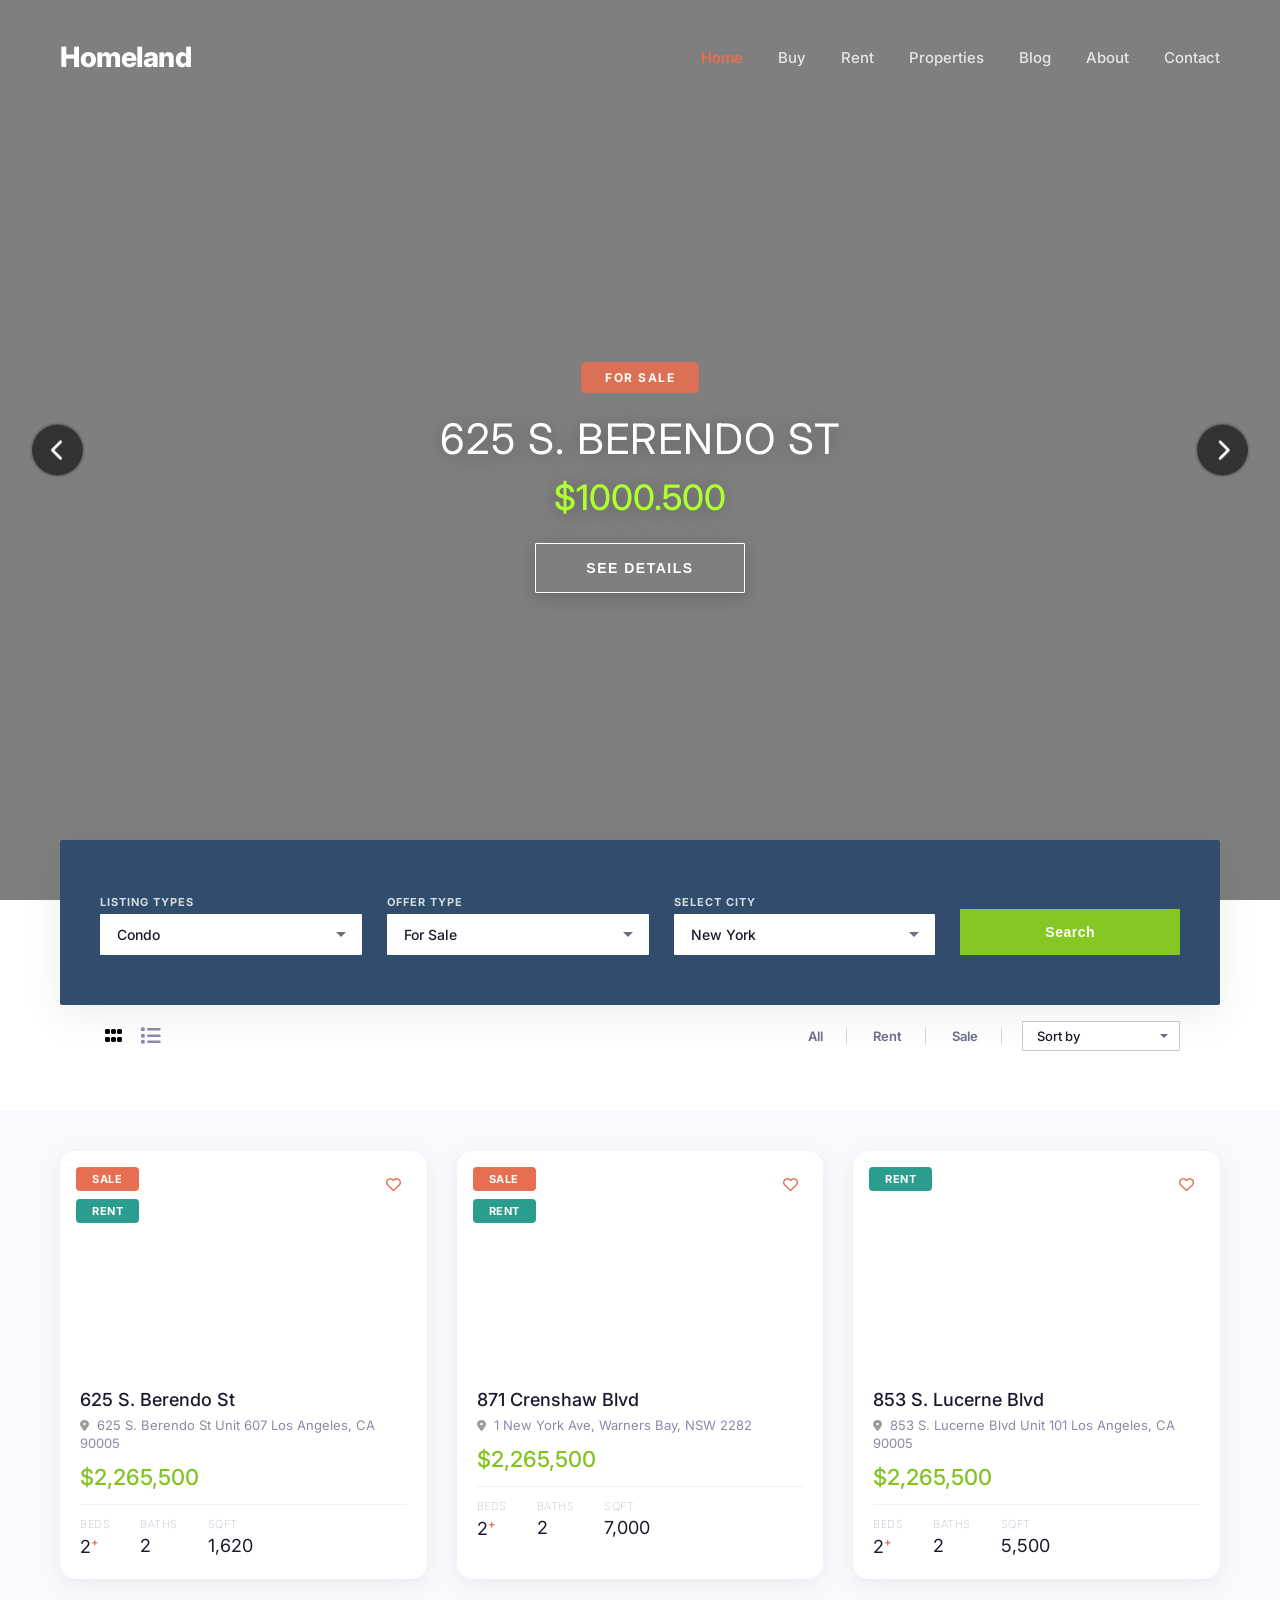
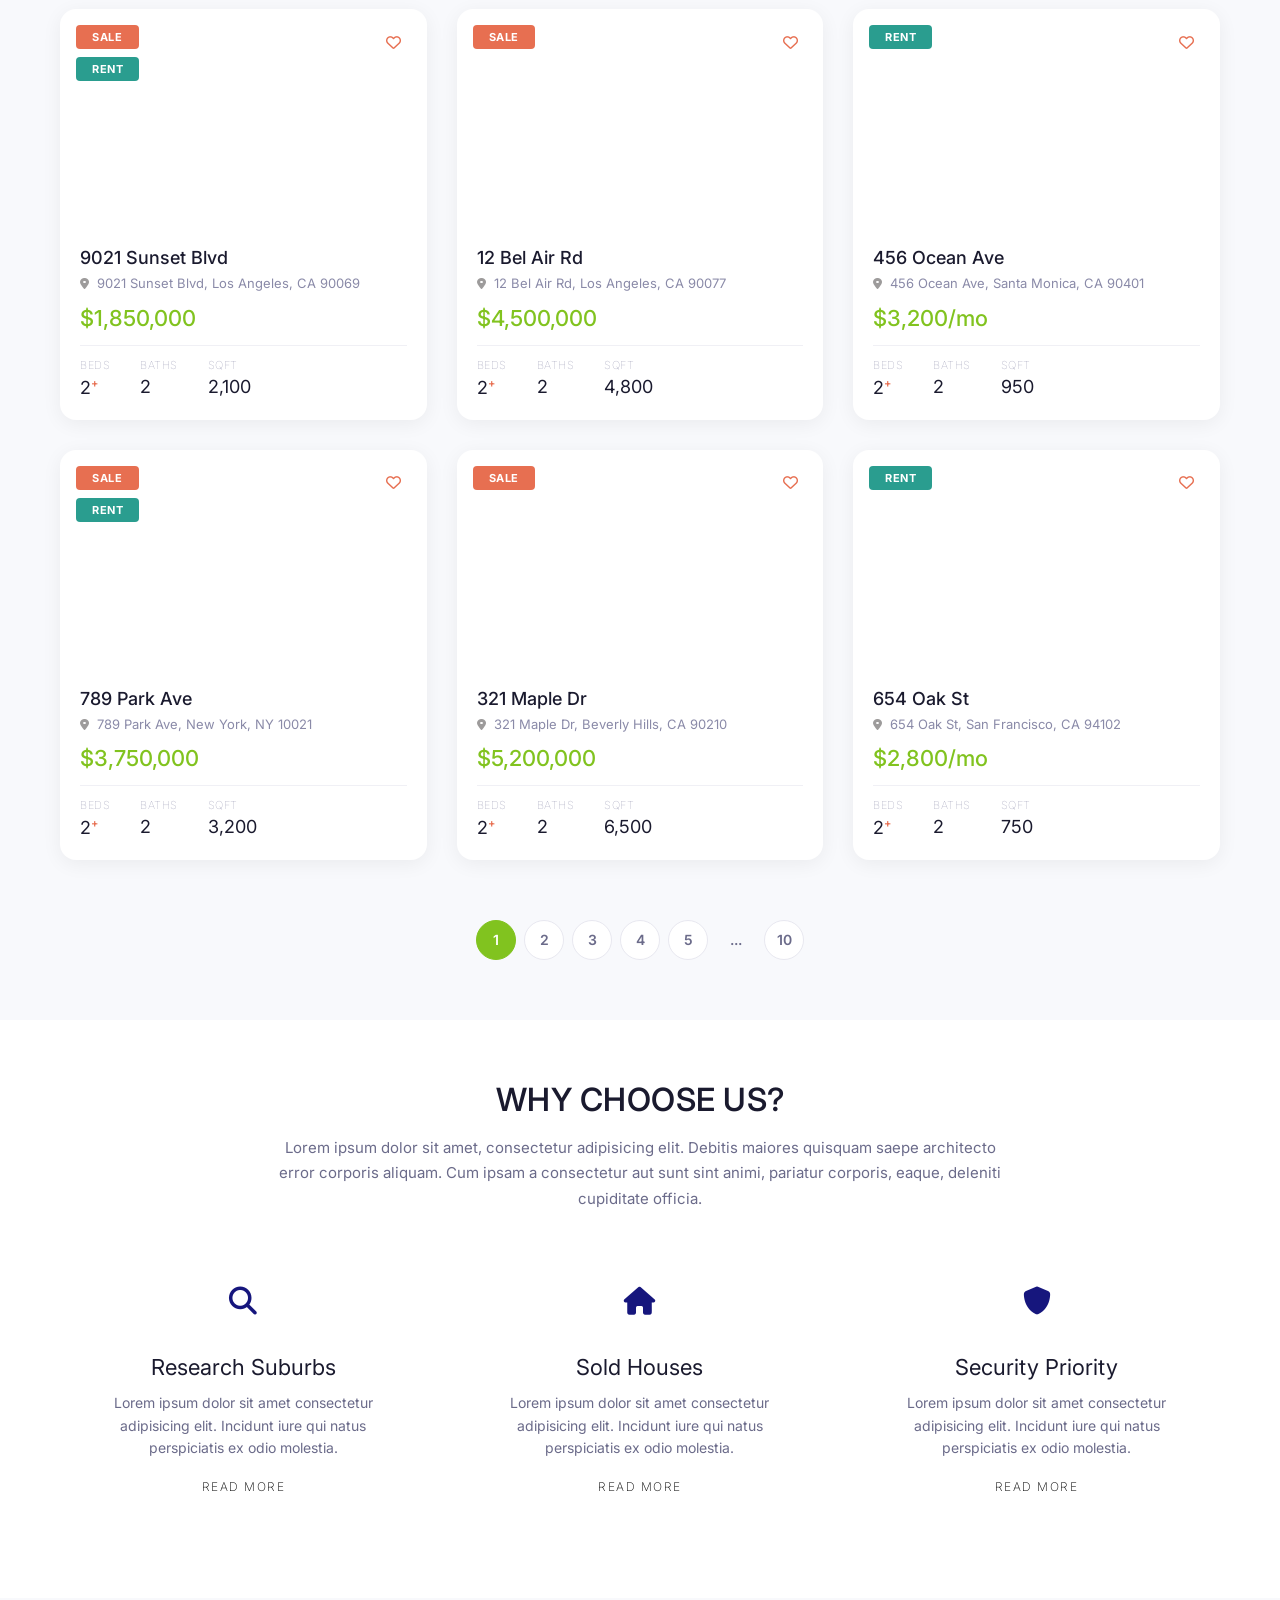
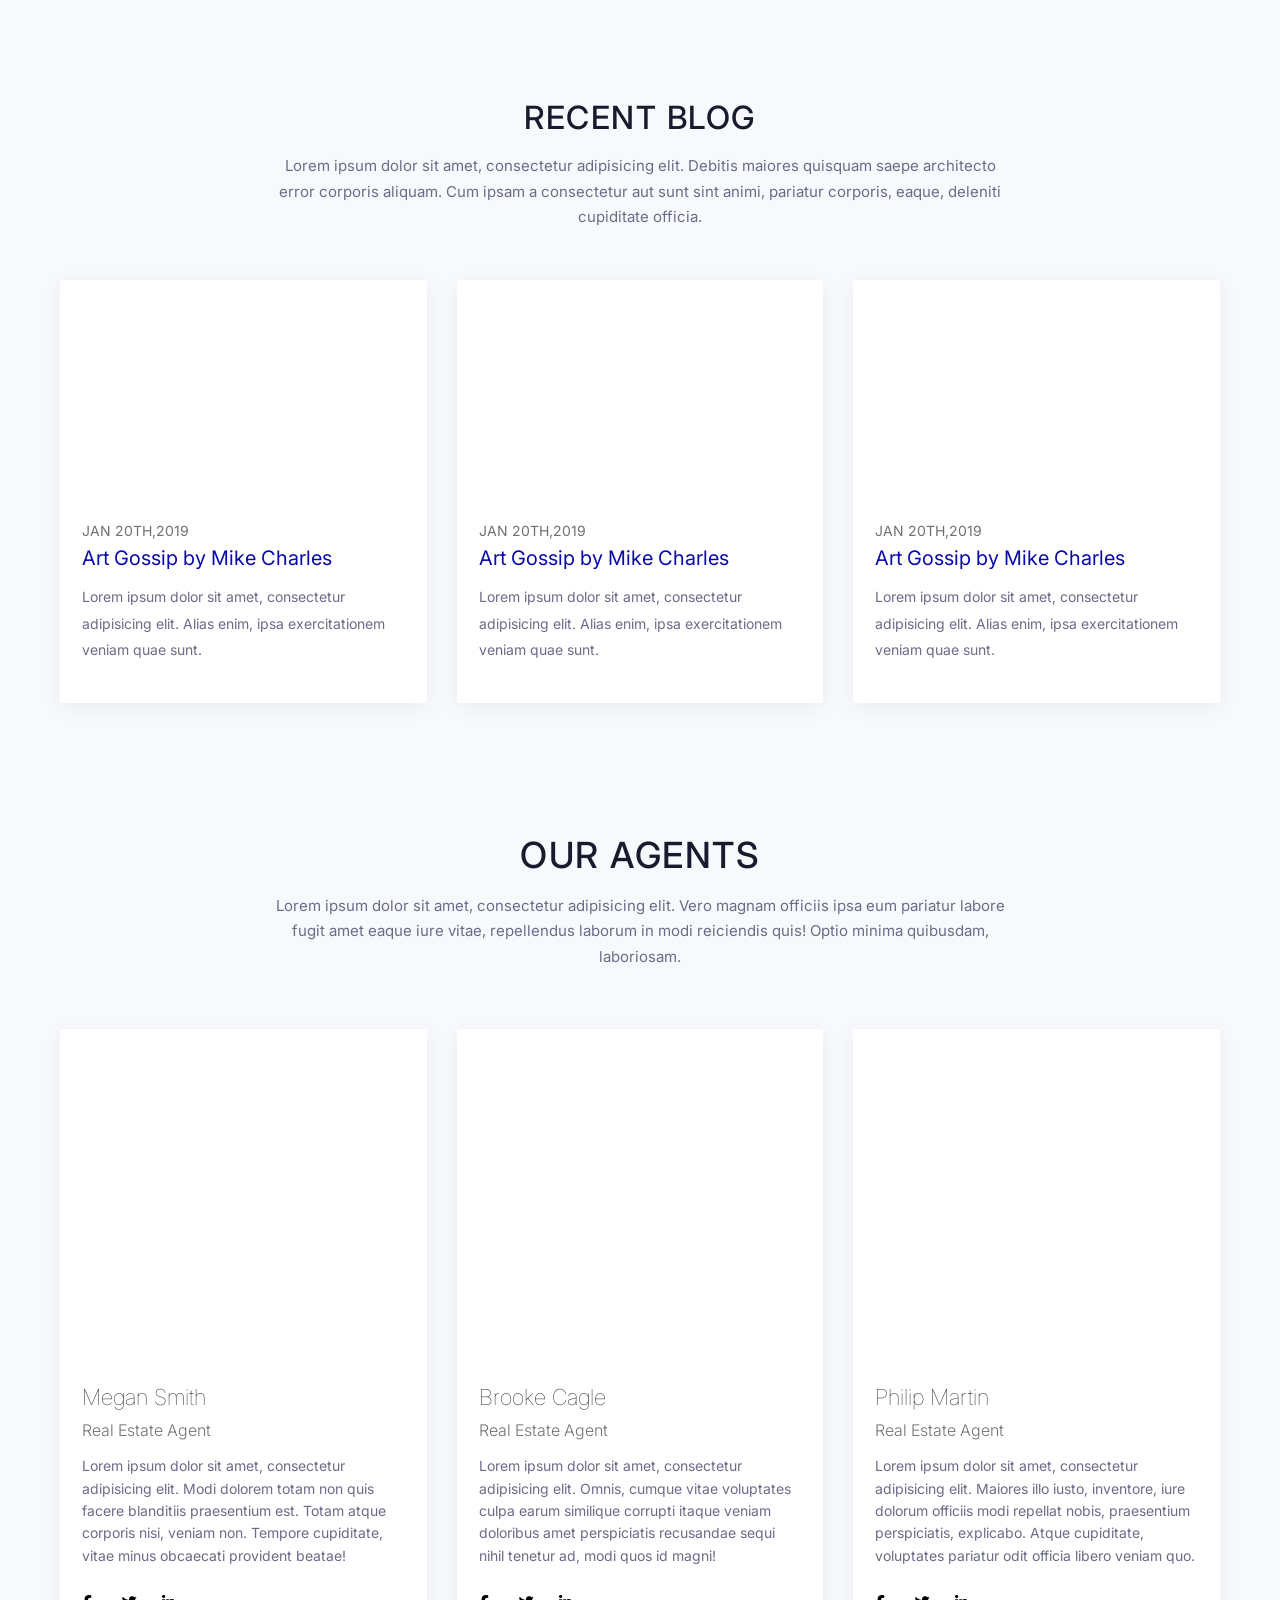
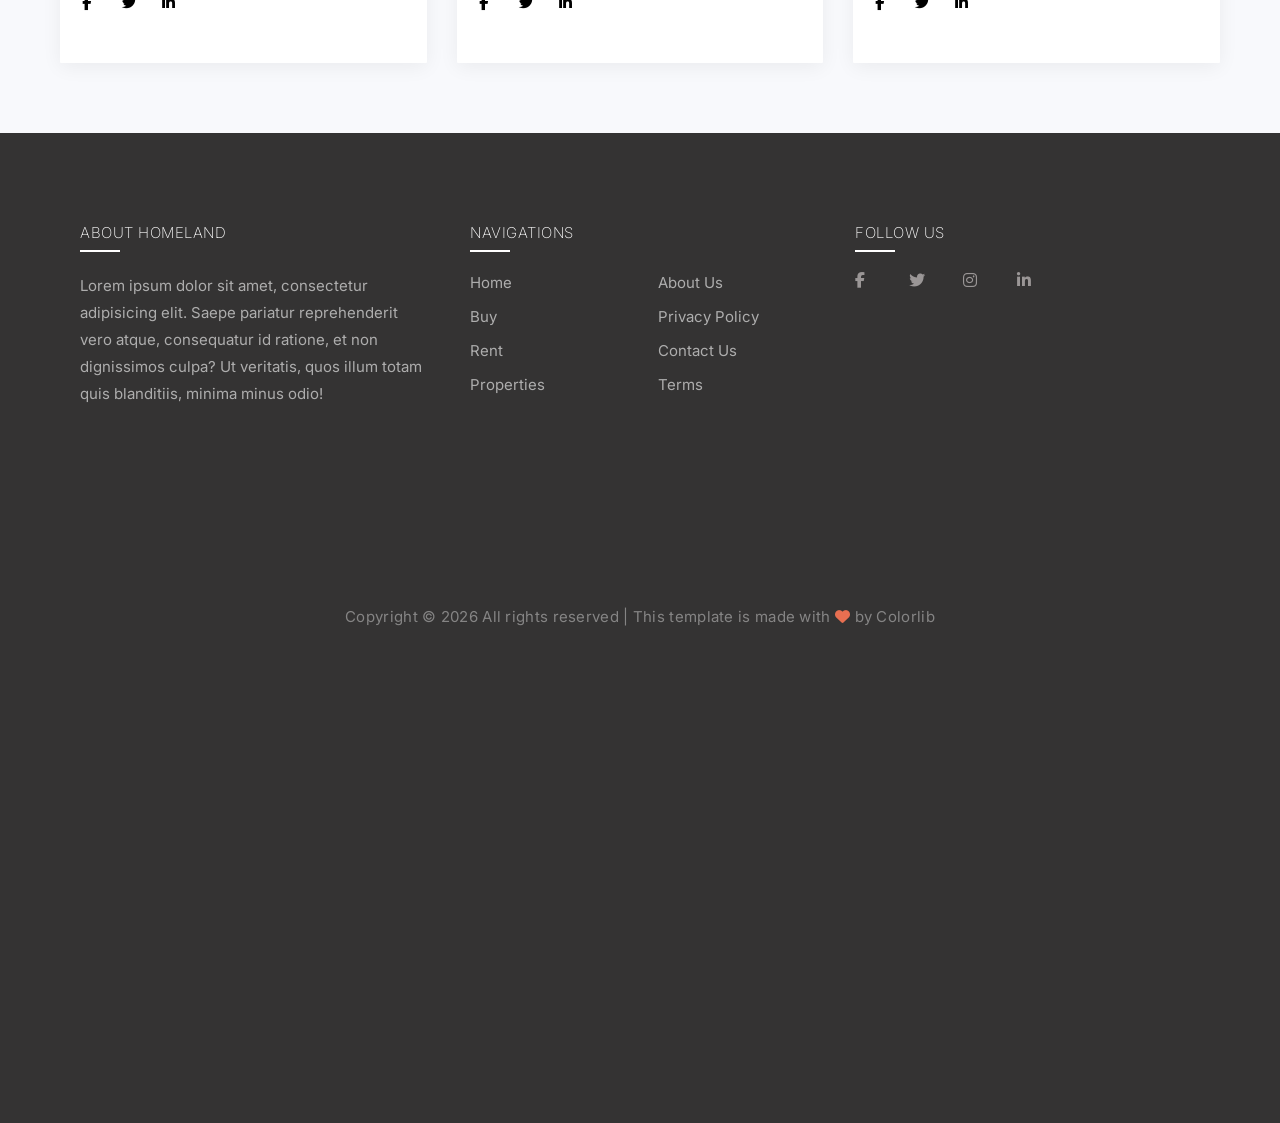
==== index.html @ 422b9abf "add more sections" ====
<!DOCTYPE html>
<html lang="en">

<head>
    <meta charset="UTF-8" />
    <meta name="viewport" content="width=device-width, initial-scale=1.0" />
    <title>Homeland</title>
    <!-- Font Awesome -->
    <link rel="stylesheet" href="https://cdnjs.cloudflare.com/ajax/libs/font-awesome/6.5.0/css/all.min.css" />
    <!-- Google Fonts -->
    <link href="https://fonts.googleapis.com/css2?family=Inter:wght@400;500;600;700;800;900&display=swap"
        rel="stylesheet" />
    <link rel="stylesheet" href="homeland.css" />
</head>

<body>

    <!-- ===== HERO SECTION WITH BACKGROUND IMAGE ===== -->
    <section class="hero-section" id="heroSection">
        <!-- Navigation -->
        <header>
            <div class="logo">Homeland</div>
            <nav>
                <a href="index.html" class="active">Home</a>
                <a href="buy.html">Buy</a>
                <a href="rent.html">Rent</a>
                <a href="properties.html">Properties</a>
                <a href="blog.html">Blog</a>
                <a href="about.html">About</a>
                <a href="contact.html">Contact</a>
            </nav>
        </header>

        <!-- Property Details - Centered on Image -->
        <div class="hero-content">
            <div class="property-details">
                <div class="property-tag for-sale" id="propertyTag">FOR SALE</div>
                <h2 class="property-address" id="propertyAddress">625 S. BERENDO ST</h2>
                <div class="property-price" id="propertyPrice">$1000.500</div>
                <button class="btn-detail">SEE DETAILS</button>
            </div>
        </div>

        <!-- Navigation Arrows -->
        <button class="arrow-btn left-arrow" id="prevBtn">
            <i class="fa-solid fa-chevron-left"></i>
        </button>
        <button class="arrow-btn right-arrow" id="nextBtn">
            <i class="fa-solid fa-chevron-right"></i>
        </button>
    </section>

    <!-- ===== LISTING TYPES SECTION ===== -->
   <section class="listing-section">
    <div class="listing-container">
        <div class="listing-filters">
            <div class="filter-group">
                <label>LISTING TYPES</label>
                <select>
                    <option>Condo</option>
                    <option>Apartment</option>
                    <option>House</option>
                </select>
            </div>

            <div class="filter-group">
                <label>OFFER TYPE</label>
                <select>
                    <option>For Sale</option>
                    <option>For Rent</option>
                    <option>Foreclosure</option>
                </select>
            </div>

            <div class="filter-group">
                <label>SELECT CITY</label>
                <select>
                    <option>New York</option>
                    <option>Los Angeles</option>
                    <option>Chicago</option>
                    <option>Miami</option>
                </select>
            </div>

            <button class="search-btn">Search</button>
        </div>
    </div>

    <!-- Bottom Row - Outside the box -->
    <div class="listing-bottom">
        <!-- Left side - Layout options -->
        <div class="listing-layout">
            <button class="layout-btn active">
                <i class="fa-solid fa-grip"></i>
            </button>
            <button class="layout-btn">
                <i class="fa-solid fa-list"></i>
            </button>
        </div>

        <!-- Right side - Tabs and Sort -->
        <div class="listing-right">
            <div class="listing-tabs">
                <button class="tab-btn active">All</button>
                <button class="tab-btn">Rent</button>
                <button class="tab-btn">Sale</button>
            </div>

            <div class="listing-sort">
               
                <select>
                    <option>Sort by</option>
                    <option>Price: High to Low</option>
                    <option>Newest</option>
                </select>
            </div>
        </div>
    </div>
</section>

<!-- ===== PROPERTY CARDS SECTION ===== -->
<section class="property-cards-section">
    <div class="property-cards-container">
        <!-- Card 1 - SALE & RENT -->
        <div class="property-card">
            <div class="card-image" style="background-image: url('https://images.unsplash.com/photo-1600585154340-be6161a56a0c?w=600&h=400&fit=crop');">
                <div class="card-tags">
                    <span class="card-tag sale">SALE</span>
                    <span class="card-tag rent">RENT</span>
                </div>
                <button class="heart-btn"><i class="fa-regular fa-heart"></i></button>
            </div>
            <div class="card-content">
                <h3 class="card-address">625 S. Berendo St</h3>
                <p class="card-location">
                    <i class="fa-solid fa-location-dot"></i> 
                    625 S. Berendo St Unit 607 Los Angeles, CA 90005
                </p>
                <p class="card-price">$2,265,500</p>
                <div class="card-details">
                    <div class="detail-item">
                        <span class="detail-label">BEDS</span>
                        <span class="detail-value">2<sup>+</sup></span>
                    </div>
                    <div class="detail-item">
                        <span class="detail-label">BATHS</span>
                        <span class="detail-value">2</span>
                    </div>
                    <div class="detail-item">
                        <span class="detail-label">SQFT</span>
                        <span class="detail-value">1,620</span>
                    </div>
                </div>
            </div>
        </div>

        <!-- Card 2 - SALE & RENT -->
        <div class="property-card">
            <div class="card-image" style="background-image: url('https://images.unsplash.com/photo-1568605114967-8130f3a36994?w=600&h=400&fit=crop');">
                <div class="card-tags">
                    <span class="card-tag sale">SALE</span>
                    <span class="card-tag rent">RENT</span>
                </div>
                <button class="heart-btn"><i class="fa-regular fa-heart"></i></button>
            </div>
            <div class="card-content">
                <h3 class="card-address">871 Crenshaw Blvd</h3>
                <p class="card-location">
                    <i class="fa-solid fa-location-dot"></i> 
                    1 New York Ave, Warners Bay, NSW 2282
                </p>
                <p class="card-price">$2,265,500</p>
                <div class="card-details">
                    <div class="detail-item">
                        <span class="detail-label">BEDS</span>
                        <span class="detail-value">2<sup>+</sup></span>
                    </div>
                    <div class="detail-item">
                        <span class="detail-label">BATHS</span>
                        <span class="detail-value">2</span>
                    </div>
                    <div class="detail-item">
                        <span class="detail-label">SQFT</span>
                        <span class="detail-value">7,000</span>
                    </div>
                </div>
            </div>
        </div>

        <!-- Card 3 - RENT -->
        <div class="property-card">
            <div class="card-image" style="background-image: url('https://images.unsplash.com/photo-1580587771525-78b9dba3b914?w=600&h=400&fit=crop');">
                <div class="card-tags">
                    <span class="card-tag rent">RENT</span>
                </div>
                <button class="heart-btn"><i class="fa-regular fa-heart"></i></button>
            </div>
            <div class="card-content">
                <h3 class="card-address">853 S. Lucerne Blvd</h3>
                <p class="card-location">
                    <i class="fa-solid fa-location-dot"></i> 
                    853 S. Lucerne Blvd Unit 101 Los Angeles, CA 90005
                </p>
                <p class="card-price">$2,265,500</p>
                <div class="card-details">
                    <div class="detail-item">
                        <span class="detail-label">BEDS</span>
                        <span class="detail-value">2<sup>+</sup></span>
                    </div>
                    <div class="detail-item">
                        <span class="detail-label">BATHS</span>
                        <span class="detail-value">2</span>
                    </div>
                    <div class="detail-item">
                        <span class="detail-label">SQFT</span>
                        <span class="detail-value">5,500</span>
                    </div>
                </div>
            </div>
        </div>

        <!-- Card 4 - SALE & RENT -->
        <div class="property-card">
            <div class="card-image" style="background-image: url('https://images.unsplash.com/photo-1600607687939-ce8a6c25118c?w=600&h=400&fit=crop');">
                <div class="card-tags">
                    <span class="card-tag sale">SALE</span>
                    <span class="card-tag rent">RENT</span>
                </div>
                <button class="heart-btn"><i class="fa-regular fa-heart"></i></button>
            </div>
            <div class="card-content">
                <h3 class="card-address">9021 Sunset Blvd</h3>
                <p class="card-location">
                    <i class="fa-solid fa-location-dot"></i> 
                    9021 Sunset Blvd, Los Angeles, CA 90069
                </p>
                <p class="card-price">$1,850,000</p>
                <div class="card-details">
                    <div class="detail-item">
                        <span class="detail-label">BEDS</span>
                        <span class="detail-value">2<sup>+</sup></span>
                    </div>
                    <div class="detail-item">
                        <span class="detail-label">BATHS</span>
                        <span class="detail-value">2</span>
                    </div>
                    <div class="detail-item">
                        <span class="detail-label">SQFT</span>
                        <span class="detail-value">2,100</span>
                    </div>
                </div>
            </div>
        </div>

        <!-- Card 5 - SALE -->
        <div class="property-card">
            <div class="card-image" style="background-image: url('https://images.unsplash.com/photo-1600607687644-c7171b42498f?w=600&h=400&fit=crop');">
                <div class="card-tags">
                    <span class="card-tag sale">SALE</span>
                </div>
                <button class="heart-btn"><i class="fa-regular fa-heart"></i></button>
            </div>
            <div class="card-content">
                <h3 class="card-address">12 Bel Air Rd</h3>
                <p class="card-location">
                    <i class="fa-solid fa-location-dot"></i> 
                    12 Bel Air Rd, Los Angeles, CA 90077
                </p>
                <p class="card-price">$4,500,000</p>
                <div class="card-details">
                    <div class="detail-item">
                        <span class="detail-label">BEDS</span>
                        <span class="detail-value">2<sup>+</sup></span>
                    </div>
                    <div class="detail-item">
                        <span class="detail-label">BATHS</span>
                        <span class="detail-value">2</span>
                    </div>
                    <div class="detail-item">
                        <span class="detail-label">SQFT</span>
                        <span class="detail-value">4,800</span>
                    </div>
                </div>
            </div>
        </div>

        <!-- Card 6 - RENT -->
        <div class="property-card">
            <div class="card-image" style="background-image: url('https://images.unsplash.com/photo-1613490493576-7fde63acd811?w=600&h=400&fit=crop');">
                <div class="card-tags">
                    <span class="card-tag rent">RENT</span>
                </div>
                <button class="heart-btn"><i class="fa-regular fa-heart"></i></button>
            </div>
            <div class="card-content">
                <h3 class="card-address">456 Ocean Ave</h3>
                <p class="card-location">
                    <i class="fa-solid fa-location-dot"></i> 
                    456 Ocean Ave, Santa Monica, CA 90401
                </p>
                <p class="card-price">$3,200/mo</p>
                <div class="card-details">
                    <div class="detail-item">
                        <span class="detail-label">BEDS</span>
                        <span class="detail-value">2<sup>+</sup></span>
                    </div>
                    <div class="detail-item">
                        <span class="detail-label">BATHS</span>
                        <span class="detail-value">2</span>
                    </div>
                    <div class="detail-item">
                        <span class="detail-label">SQFT</span>
                        <span class="detail-value">950</span>
                    </div>
                </div>
            </div>
        </div>

        <!-- Card 7 - SALE & RENT -->
        <div class="property-card">
            <div class="card-image" style="background-image: url('https://images.unsplash.com/photo-1618220179428-22790b461013?w=600&h=400&fit=crop');">
                <div class="card-tags">
                    <span class="card-tag sale">SALE</span>
                    <span class="card-tag rent">RENT</span>
                </div>
                <button class="heart-btn"><i class="fa-regular fa-heart"></i></button>
            </div>
            <div class="card-content">
                <h3 class="card-address">789 Park Ave</h3>
                <p class="card-location">
                    <i class="fa-solid fa-location-dot"></i> 
                    789 Park Ave, New York, NY 10021
                </p>
                <p class="card-price">$3,750,000</p>
                <div class="card-details">
                    <div class="detail-item">
                        <span class="detail-label">BEDS</span>
                        <span class="detail-value">2<sup>+</sup></span>
                    </div>
                    <div class="detail-item">
                        <span class="detail-label">BATHS</span>
                        <span class="detail-value">2</span>
                    </div>
                    <div class="detail-item">
                        <span class="detail-label">SQFT</span>
                        <span class="detail-value">3,200</span>
                    </div>
                </div>
            </div>
        </div>

        <!-- Card 8 - SALE -->
        <div class="property-card">
            <div class="card-image" style="background-image: url('https://images.unsplash.com/photo-1600566753190-17f0baa2a6c3?w=600&h=400&fit=crop');">
                <div class="card-tags">
                    <span class="card-tag sale">SALE</span>
                </div>
                <button class="heart-btn"><i class="fa-regular fa-heart"></i></button>
            </div>
            <div class="card-content">
                <h3 class="card-address">321 Maple Dr</h3>
                <p class="card-location">
                    <i class="fa-solid fa-location-dot"></i> 
                    321 Maple Dr, Beverly Hills, CA 90210
                </p>
                <p class="card-price">$5,200,000</p>
                <div class="card-details">
                    <div class="detail-item">
                        <span class="detail-label">BEDS</span>
                        <span class="detail-value">2<sup>+</sup></span>
                    </div>
                    <div class="detail-item">
                        <span class="detail-label">BATHS</span>
                        <span class="detail-value">2</span>
                    </div>
                    <div class="detail-item">
                        <span class="detail-label">SQFT</span>
                        <span class="detail-value">6,500</span>
                    </div>
                </div>
            </div>
        </div>

        <!-- Card 9 - RENT -->
        <div class="property-card">
            <div class="card-image" style="background-image: url('https://images.unsplash.com/photo-1570129477492-45c003edd2be?w=600&h=400&fit=crop');">
                <div class="card-tags">
                    <span class="card-tag rent">RENT</span>
                </div>
                <button class="heart-btn"><i class="fa-regular fa-heart"></i></button>
            </div>
            <div class="card-content">
                <h3 class="card-address">654 Oak St</h3>
                <p class="card-location">
                    <i class="fa-solid fa-location-dot"></i> 
                    654 Oak St, San Francisco, CA 94102
                </p>
                <p class="card-price">$2,800/mo</p>
                <div class="card-details">
                    <div class="detail-item">
                        <span class="detail-label">BEDS</span>
                        <span class="detail-value">2<sup>+</sup></span>
                    </div>
                    <div class="detail-item">
                        <span class="detail-label">BATHS</span>
                        <span class="detail-value">2</span>
                    </div>
                    <div class="detail-item">
                        <span class="detail-label">SQFT</span>
                        <span class="detail-value">750</span>
                    </div>
                </div>
            </div>
        </div>
    </div>

     <!-- ===== PAGINATION ===== -->
    <div class="pagination">
        <button class="page-btn active">1</button>
        <button class="page-btn">2</button>
        <button class="page-btn">3</button>
        <button class="page-btn">4</button>
        <button class="page-btn">5</button>
        <button class="page-btn-dots">...</button>
        <button class="page-btn">10</button>
        
    </div>
</section>

<!-- ===== WHY CHOOSE US SECTION ===== -->
<section class="choose-section">
    <div class="choose-container">
        <div class="choose-header">
            <h2>WHY CHOOSE US?</h2>
            <p>Lorem ipsum dolor sit amet, consectetur adipisicing elit. Debitis maiores quisquam saepe architecto error corporis aliquam. Cum ipsam a consectetur aut sunt sint animi, pariatur corporis, eaque, deleniti cupiditate officia.</p>
        </div>

        <div class="choose-grid">
            <!-- Feature 1 -->
            <div class="choose-card">
                <div class="choose-icon">
                    <i class="fa-solid fa-magnifying-glass"></i>
                </div>
                <h3>Research Suburbs</h3>
                <p>Lorem ipsum dolor sit amet consectetur adipisicing elit. Incidunt iure qui natus perspiciatis ex odio molestia.</p>
                <a href="#" class="read-more">READ MORE</a>
            </div>

            <!-- Feature 2 -->
            <div class="choose-card">
                <div class="choose-icon">
                    <i class="fa-solid fa-house"></i>
                </div>
                <h3>Sold Houses</h3>
                <p>Lorem ipsum dolor sit amet consectetur adipisicing elit. Incidunt iure qui natus perspiciatis ex odio molestia.</p>
                <a href="#" class="read-more">READ MORE</a>
            </div>

            <!-- Feature 3 -->
            <div class="choose-card">
                <div class="choose-icon">
                    <i class="fa-solid fa-shield"></i>
                </div>
                <h3>Security Priority</h3>
                <p>Lorem ipsum dolor sit amet consectetur adipisicing elit. Incidunt iure qui natus perspiciatis ex odio molestia.</p>
                <a href="#" class="read-more">READ MORE</a>
            </div>
        </div>
    </div>
</section>

<!-- ===== RECENT BLOG SECTION ===== -->
<section class="blog-section" id="blogSection">
    <div class="blog-container">
        <div class="blog-header">
            <h2>RECENT BLOG</h2>
            <p>Lorem ipsum dolor sit amet, consectetur adipisicing elit. Debitis maiores quisquam saepe architecto error corporis aliquam. Cum ipsam a consectetur aut sunt sint animi, pariatur corporis, eaque, deleniti cupiditate officia.</p>
        </div>

        <div class="blog-grid">
            <!-- Blog Post 1 -->
            <div class="blog-card animate-on-scroll">
                <div class="blog-image" style="background-image: url('https://images.unsplash.com/photo-1560518883-ce09059eeffa?w=600&h=400&fit=crop');">
                </div>
                <div class="blog-content">
                    <span class="date-day">JAN 20TH,2019</span>
                    <h3>Art Gossip by Mike Charles</h3>
                    <p>Lorem ipsum dolor sit amet, consectetur adipisicing elit. Alias enim, ipsa exercitationem veniam quae sunt.</p>
                    
                </div>
            </div>

            <!-- Blog Post 2 -->
            <div class="blog-card animate-on-scroll">
                <div class="blog-image" style="background-image: url('https://images.unsplash.com/photo-1560448204-e02f11c3d0e2?w=600&h=400&fit=crop');">
                </div>
                <div class="blog-content">
                    <span class="date-day">JAN 20TH,2019</span>
                    <h3>Art Gossip by Mike Charles</h3>
                    <p>Lorem ipsum dolor sit amet, consectetur adipisicing elit. Alias enim, ipsa exercitationem veniam quae sunt.</p>
                    
                </div>
            </div>

            <!-- Blog Post 3 -->
            <div class="blog-card animate-on-scroll">
                <div class="blog-image" style="background-image: url('https://images.unsplash.com/photo-1582268611958-ebfd161ef9cf?w=600&h=400&fit=crop');">
                </div>
                <div class="blog-content">
                    <span class="date-day">JAN 20TH,2019</span>
                    <h3>Art Gossip by Mike Charles</h3>
                    <p>Lorem ipsum dolor sit amet, consectetur adipisicing elit. Alias enim, ipsa exercitationem veniam quae sunt.</p>
                    
                </div>
            </div>
        </div>
    </div>
</section>

<!-- ===== OUR AGENTS SECTION ===== -->
<section class="agents-section">
    <div class="agents-container">
        <div class="agents-header">
            <h2>OUR AGENTS</h2>
            <p>Lorem ipsum dolor sit amet, consectetur adipisicing elit. Vero magnam officiis ipsa eum pariatur labore fugit amet eaque iure vitae, repellendus laborum in modi reiciendis quis! Optio minima quibusdam, laboriosam.</p>
        </div>

        <div class="agents-grid">
            <!-- Agent 1 - Megan Smith -->
            <div class="agent-card">
                <div class="agent-image" style="background-image: url('https://images.unsplash.com/photo-1573496359142-b8d87734a5a2?w=600&h=600&fit=crop&crop=face');">
                </div>
                <div class="agent-info">
                    <h3>Megan Smith</h3>
                    <p class="agent-title">Real Estate Agent</p>
                    <p class="agent-description">Lorem ipsum dolor sit amet, consectetur adipisicing elit. Modi dolorem totam non quis facere blanditiis praesentium est. Totam atque corporis nisi, veniam non. Tempore cupiditate, vitae minus obcaecati provident beatae!</p>
                    <div class="agent-social">
                        <a href="#"><i class="fa-brands fa-facebook-f"></i></a>
                        <a href="#"><i class="fa-brands fa-twitter"></i></a>
                        <a href="#"><i class="fa-brands fa-linkedin-in"></i></a>
                        
                    </div>
                </div>
            </div>

            <!-- Agent 2 - Brooke Cagle -->
            <div class="agent-card">
                <div class="agent-image" style="background-image: url('https://images.unsplash.com/photo-1580489944761-15a19d654956?w=600&h=600&fit=crop&crop=face');">
                </div>
                <div class="agent-info">
                    <h3>Brooke Cagle</h3>
                    <p class="agent-title">Real Estate Agent</p>
                    <p class="agent-description">Lorem ipsum dolor sit amet, consectetur adipisicing elit. Omnis, cumque vitae voluptates culpa earum similique corrupti itaque veniam doloribus amet perspiciatis recusandae sequi nihil tenetur ad, modi quos id magni!</p>
                    <div class="agent-social">
                        <a href="#"><i class="fa-brands fa-facebook-f"></i></a>
                        <a href="#"><i class="fa-brands fa-twitter"></i></a>
                        <a href="#"><i class="fa-brands fa-linkedin-in"></i></a>
                        
                    </div>
                </div>
            </div>

            <!-- Agent 3 - Philip Martin -->
            <div class="agent-card">
                <div class="agent-image" style="background-image: url('https://images.unsplash.com/photo-1507003211169-0a1dd7228f2d?w=600&h=600&fit=crop&crop=face');">
                </div>
                <div class="agent-info">
                    <h3>Philip Martin</h3>
                    <p class="agent-title">Real Estate Agent</p>
                    <p class="agent-description">Lorem ipsum dolor sit amet, consectetur adipisicing elit. Maiores illo iusto, inventore, iure dolorum officiis modi repellat nobis, praesentium perspiciatis, explicabo. Atque cupiditate, voluptates pariatur odit officia libero veniam quo.</p>
                    <div class="agent-social">
                        <a href="#"><i class="fa-brands fa-facebook-f"></i></a>
                        <a href="#"><i class="fa-brands fa-twitter"></i></a>
                        <a href="#"><i class="fa-brands fa-linkedin-in"></i></a>
                        
                    </div>
                </div>
            </div>
        </div>
    </div>
</section>

<!-- ===== FOOTER SECTION ===== -->
<footer class="footer-section">
    <div class="footer-container">
        <div class="footer-grid">
            <!-- Column 1 - ABOUT HOMELAND -->
            <div class="footer-col">
                <h3>ABOUT HOMELAND</h3>
                <div class="heading-line"></div>
                <p>Lorem ipsum dolor sit amet, consectetur<br>
                adipisicing elit. Saepe pariatur reprehenderit<br>
                vero atque, consequatur id ratione, et non<br>
                dignissimos culpa? Ut veritatis, quos illum totam<br>
                quis blanditiis, minima minus odio!</p>
            </div>

            <!-- Column 2 - NAVIGATIONS -->
            <div class="footer-col">
                <h3>NAVIGATIONS</h3>
                <div class="heading-line"></div>
                <ul class="footer-links">
                    <li><a href="#">Home</a></li>
                    <li><a href="#">About Us</a></li>
                    <li><a href="#">Buy</a></li>
                    <li><a href="#">Privacy Policy</a></li>
                    <li><a href="#">Rent</a></li>
                    <li><a href="#">Contact Us</a></li>
                    <li><a href="#">Properties</a></li>
                    <li><a href="#">Terms</a></li>
                </ul>
            </div>

            <!-- Column 3 - FOLLOW US -->
            <div class="footer-col">
                <h3>FOLLOW US</h3>
                <div class="heading-line"></div>
                <div class="footer-social">
                    <a href="#"><i class="fa-brands fa-facebook-f"></i></a>
                    <a href="#"><i class="fa-brands fa-twitter"></i></a>
                    <a href="#"><i class="fa-brands fa-instagram"></i></a>
                    <a href="#"><i class="fa-brands fa-linkedin-in"></i></a>
                </div>
            </div>
        </div>

        <!-- Copyright -->
        <div class="footer-bottom">
            <p>Copyright &copy; 2026 All rights reserved | This template is made with <i class="fa-solid fa-heart"></i> by Colorlib</p>
        </div>
    </div>
</footer>

    <script src="homeland.js"></script>
</body>

</html>
---- homeland.css ----
/* ===== RESET ===== */
* {
    margin: 0;
    padding: 0;
    box-sizing: border-box;
}

body {
    font-family: 'Inter', sans-serif;
    color: #ffffff;
    overflow-x: hidden;
}

/* ===== HERO SECTION ===== */
.hero-section {
    width: 100%;
    min-height: 100vh;
    background-image: url('https://images.unsplash.com/photo-1600585154340-be6161a56a0c?w=1600&h=900&fit=crop');
    background-size: cover;
    background-position: center;
    background-repeat: no-repeat;
    position: relative;
    display: flex;
    flex-direction: column;
    padding: 30px 60px;
}

/* Dark overlay for better text visibility */
.hero-section::before {
    content: '';
    position: absolute;
    top: 0;
    left: 0;
    right: 0;
    bottom: 0;
    background: rgba(0, 0, 0, 0.5);
    z-index: 1;
}

/* ===== HEADER / NAVIGATION ===== */
header {
    display: flex;
    justify-content: space-between;
    align-items: center;
    position: relative;
    z-index: 2;
    padding: 10px 0;
}

.logo {
    font-size: 28px;
    font-weight: 800;
    color: #ffffff;
    letter-spacing: -0.5px;
}

nav {
    display: flex;
    gap: 35px;
}

nav a {
    text-decoration: none;
    color: #ffffff;
    font-size: 15px;
    font-weight: 500;
    transition: 0.3s;
    opacity: 0.8;
}

nav a:hover {
    opacity: 1;
    color: #e76f51;
}

nav a.active {
    opacity: 1;
    color: #e76f51;
    font-weight: 600;
}

/* ===== HERO CONTENT - Centered on Image ===== */
.hero-content {
    flex: 1;
    display: flex;
    align-items: center;
    justify-content: center;
    position: relative;
    z-index: 2;
    text-align: center;
}

.property-details {
    max-width: 700px;
    width: 100%;
    padding: 20px;
    animation: fadeInUp 0.6s ease-out;
}

@keyframes fadeInUp {
    from {
        opacity: 0;
        transform: translateY(30px);
    }
    to {
        opacity: 1;
        transform: translateY(0);
    }
}

.property-tag {
    display: inline-block;
    font-size: 12px;
    font-weight: 700;
    padding: 8px 24px;
    border-radius: 5px;
    letter-spacing: 1.5px;
    text-transform: uppercase;
    margin-bottom: 20px;
    background: rgba(231, 111, 81, 0.9);
    color: #ffffff;
}

.property-tag.for-sale {
    background: rgba(231, 111, 81, 0.9);
}

.property-tag.for-rent {
    background: rgba(42, 157, 143, 0.9);
}

.property-tag.foreclosure {
    background: rgba(230, 57, 70, 0.9);
}

.property-address {
    font-size: 42px;
    font-weight: 400;
    color: #ffffff;
    margin-bottom: 12px;
    letter-spacing: 1px;
    text-shadow: 0 2px 20px rgba(0, 0, 0, 0.3);
}

.property-description {
    font-size: 18px;
    color: rgba(255, 255, 255, 0.9);
    margin-bottom: 20px;
    font-weight: 400;
    text-shadow: 0 2px 10px rgba(0, 0, 0, 0.3);
}

.property-price {
    font-size: 35px;
    font-weight: 500;
    color: greenyellow;
    margin-bottom: 25px;
    text-shadow: 0 2px 20px rgba(0, 0, 0, 0.3);
}

.property-price .original-price {
    font-size: 22px;
    font-weight: 400;
    color: rgba(255, 255, 255, 0.6);
    text-decoration: line-through;
    margin-left: 12px;
}

.btn-detail {
    padding: 16px 50px;
    background: none;
    border: 1px solid white;
    border-radius: 1px;
    font-weight: 700;
    font-size: 14px;
    color: white;
    cursor: pointer;
    transition: 0.3s;
    letter-spacing: 1.5px;
    box-shadow: 0 4px 20px rgba(0, 0, 0, 0.2);
}

.btn-detail:hover {
    background: white;
    color: black;
    transform: scale(1.05);
    box-shadow: 0 6px 30px rgba(231, 111, 81, 0.4);
}

/* ===== ARROW BUTTONS ===== */
.arrow-btn {
    position: absolute;
    top: 50%;
    transform: translateY(-50%);
    z-index: 10;
    width: 55px;
    height: 55px;
    border-radius: 50%;
    border: 2px solid rgba(255, 255, 255, 0.3);
    background: rgba(0, 0, 0, 0.6);
    color: #ffffff;
    font-size: 22px;
    cursor: pointer;
    transition: 0.3s;
    display: flex;
    align-items: center;
    justify-content: center;
    backdrop-filter: blur(5px);
}

.arrow-btn:hover {
    background: rgba(0, 0, 0, 0.9);
    border-color: rgba(255, 255, 255, 0.8);
    transform: translateY(-50%) scale(1.1);
}

.arrow-btn.left-arrow {
    left: 30px;
}

.arrow-btn.right-arrow {
    right: 30px;
}

/* ===== RESPONSIVE DESIGN ===== */
@media (max-width: 1024px) {
    .hero-section {
        padding: 20px 40px;
    }
    nav {
        gap: 25px;
        font-size: 14px;
    }
    .property-address {
        font-size: 36px;
    }
    .property-price {
        font-size: 32px;
    }
}

@media (max-width: 768px) {
    .hero-section {
        padding: 15px 20px;
        min-height: 100vh;
    }

    header {
        flex-direction: column;
        align-items: flex-start;
        gap: 15px;
    }

    nav {
        flex-wrap: wrap;
        gap: 12px 20px;
        font-size: 13px;
    }

    .logo {
        font-size: 24px;
    }

    .property-address {
        font-size: 28px;
    }

    .property-description {
        font-size: 16px;
    }

    .property-price {
        font-size: 28px;
    }

    .btn-detail {
        padding: 14px 40px;
        font-size: 13px;
    }

    .arrow-btn {
        width: 45px;
        height: 45px;
        font-size: 18px;
    }

    .arrow-btn.left-arrow {
        left: 15px;
    }

    .arrow-btn.right-arrow {
        right: 15px;
    }
}

@media (max-width: 480px) {
    .hero-section {
        padding: 10px 15px;
        min-height: 100vh;
    }

    nav {
        gap: 8px 15px;
        font-size: 12px;
    }

    .logo {
        font-size: 20px;
    }

    .property-address {
        font-size: 22px;
    }

    .property-description {
        font-size: 14px;
    }

    .property-price {
        font-size: 24px;
    }

    .property-price .original-price {
        font-size: 16px;
    }

    .btn-detail {
        padding: 12px 30px;
        font-size: 12px;
    }

    .arrow-btn {
        width: 38px;
        height: 38px;
        font-size: 15px;
    }

    .arrow-btn.left-arrow {
        left: 10px;
    }

    .arrow-btn.right-arrow {
        right: 10px;
    }

    .property-tag {
        font-size: 10px;
        padding: 6px 18px;
    }
}

/* ===== LISTING TYPES SECTION ===== */
.listing-section {
    position: relative;
    width: 100%;
    padding: 0 60px 60px 60px;
    margin-top: -60px;
    z-index: 5;
}

.listing-container {
    background: #304d6d;
    border-radius: 2px;
    padding: 55px 40px 50px 40px;
    box-shadow: 0 8px 40px rgba(0, 0, 0, 0.08);
    max-width: 1200px;
    margin: 0 auto;
}

/* Header */
.listing-header h2 {
    font-size: 24px;
    font-weight: 800;
    color: #1a1a2e;
    margin-bottom: 20px;
    letter-spacing: 0.5px;
}

/* Filters Row */
.listing-filters {
    display: flex;
    flex-wrap: wrap;
    align-items: flex-end;
    gap: 15px 25px;
}

.filter-group {
    display: flex;
    flex-direction: column;
    gap: 5px;
    flex: 1;
    min-width: 140px;
}

.filter-group label {
    font-size: 11px;
    font-weight: 700;
    color: #ffffff;
    letter-spacing: 1px;
    opacity: 0.8;
}

.filter-group select {
    border: 1px solid rgba(255, 255, 255, 0.2);
    border-radius: 1px;
    padding: 11px 16px;
    font-family: 'Inter', sans-serif;
    font-size: 14px;
    font-weight: 500;
    color: #1a1a2e;
    background: #ffffff;
    cursor: pointer;
    outline: none;
    transition: 0.3s;
    appearance: none;
    background-image: url("data:image/svg+xml,%3Csvg xmlns='http://www.w3.org/2000/svg' width='12' height='12' viewBox='0 0 12 12'%3E%3Cpath fill='%236b6b8a' d='M6 8L1 3h10z'/%3E%3C/svg%3E");
    background-repeat: no-repeat;
    background-position: right 14px center;
}

.filter-group select:hover {
    border-color: rgba(255, 255, 255, 0.4);
}

.filter-group select option {
    color: #1a1a2e;
}

/* Search Button */
.search-btn {
    background: rgb(134, 200, 35);
    color: #ffffff;
    border: none;
    padding: 11px 85px;
    border-radius: 1px;
    font-weight: 700;
    font-size: 14px;
    cursor: pointer;
    transition: 0.3s;
    letter-spacing: 0.5px;
    min-width: 110px;
    height: 46px;
}

.search-btn:hover {
    background: #d45a3a;
}

/* ===== BOTTOM ROW - Outside the box ===== */
.listing-bottom {
    display: flex;
    justify-content: space-between;
    align-items: center;
    flex-wrap: wrap;
    gap: 15px;
    max-width: 1200px;
    margin: 1px auto 0 auto;
    padding: 15px 40px 0 40px;
}

/* ===== LEFT SIDE - LAYOUT BUTTONS ===== */
.listing-layout {
    display: flex;
    gap: 8px;
}

.layout-btn {
    width: 28px;
    height: 28px;
    border: none;
    border-radius: 1px;
    background: transparent;
    color: #8a8aa8;
    font-size: 20px;
    cursor: pointer;
    transition: 0.3s;
    display: flex;
    align-items: center;
    justify-content: center;
}

.layout-btn:hover {
    /* border-color: #e76f51; */
    color: black;
}

.layout-btn.active {
    /* background: none; */
    color: black;
    /* border-color: none; */
}

/* ===== RIGHT SIDE - TABS + SORT ===== */
.listing-right {
    display: flex;
    align-items: center;
    gap: 20px;
    flex-wrap: wrap;
}

/* Tabs */
.listing-tabs {
    display: flex;
    gap: 8px;
}
.tab-btn {
    padding: 6px 24px 6px 18px;
    border: none;
    border-radius: 0;
    background: transparent;
    font-family: 'Inter', sans-serif;
    font-size: 13px;
    font-weight: 600;
    color: #6b6b8a;
    cursor: pointer;
    transition: 0.3s;
    position: relative;
}

/* Vertical line on the left side */
.tab-btn::before {
    content: '';
    position: absolute;
    right: 0;
    top: 50%;
    transform: translateY(-50%);
    width: 1px;
    height: 16px;
    background: #d0d0dd;
    border-radius: 1px;
    transition: 0.3s;
}

/* Sort */
.listing-sort {
    display: flex;
    align-items: center;
    gap: 12px;
}

.listing-sort span {
    font-size: 13px;
    font-weight: 500;
    color: #6b6b8a;
}

.listing-sort select {
    border: 1px solid #c5c5ca;
    border-radius: 1px;
    padding: 6px 30px 6px 14px;
    font-family: 'Inter', sans-serif;
    font-size: 13px;
    font-weight: 500;
    color: #1a1a2e;
    background: #ffffff;
    cursor: pointer;
    outline: none;
    appearance: none;
    background-image: url("data:image/svg+xml,%3Csvg xmlns='http://www.w3.org/2000/svg' width='10' height='10' viewBox='0 0 10 10'%3E%3Cpath fill='%236b6b8a' d='M5 7L1 3h8z'/%3E%3C/svg%3E");
    background-repeat: no-repeat;
    background-position: right 10px center;
}

/* ===== RESPONSIVE ===== */
@media (max-width: 1024px) {
    .listing-section {
        padding: 0 30px 40px 30px;
        margin-top: -40px;
    }
    .listing-container {
        padding: 30px 25px;
    }
    .listing-bottom {
        padding: 15px 25px 0 25px;
    }
}

@media (max-width: 768px) {
    .listing-section {
        padding: 0 20px 30px 20px;
        margin-top: -30px;
    }
    .listing-container {
        padding: 25px 20px;
    }
    .listing-filters {
        flex-direction: column;
        align-items: stretch;
        gap: 12px;
    }
    .filter-group {
        min-width: 100%;
    }
    .search-btn {
        width: 100%;
        height: 44px;
    }
    .listing-bottom {
        flex-direction: column;
        align-items: stretch;
        gap: 15px;
        padding: 15px 20px 0 20px;
        margin-top: 1px;
    }
    .listing-layout {
        justify-content: center;
    }
    .listing-right {
        flex-direction: column;
        align-items: center;
        gap: 12px;
        width: 100%;
    }
    .listing-tabs {
        width: 100%;
        justify-content: center;
    }
    .tab-btn {
        flex: 1;
        text-align: center;
        padding: 6px 15px;
        font-size: 12px;
    }
    .listing-sort {
        width: 100%;
        justify-content: center;
    }
}

@media (max-width: 480px) {
    .listing-section {
        padding: 0 15px 20px 15px;
        margin-top: -20px;
    }
    .listing-container {
        padding: 20px 15px;
        border-radius: 15px;
    }
    .filter-group select {
        padding: 9px 14px;
        font-size: 13px;
    }
    .search-btn {
        padding: 10px 20px;
        font-size: 13px;
        height: 42px;
    }
    .listing-bottom {
        padding: 15px 15px 0 15px;
    }
    .tab-btn {
        padding: 5px 12px;
        font-size: 11px;
    }
    .listing-sort select {
        font-size: 12px;
        padding: 5px 25px 5px 12px;
    }
    .layout-btn {
        width: 32px;
        height: 32px;
        font-size: 13px;
    }
}

/* ===== PROPERTY CARDS SECTION ===== */
.property-cards-section {
    width: 100%;
    padding: 40px 60px 60px 60px;
    background: #f8f9fc;
}

.property-cards-container {
    max-width: 1200px;
    margin: 0 auto;
    display: grid;
    grid-template-columns: repeat(3, 1fr);
    gap: 30px;
}

/* ===== INDIVIDUAL PROPERTY CARD ===== */
.property-card {
    background: #ffffff;
    border-radius: 16px;
    overflow: hidden;
    box-shadow: 0 4px 20px rgba(0, 0, 0, 0.06);
    transition: 0.3s;
}

.property-card:hover {
    transform: translateY(-6px);
    box-shadow: 0 12px 40px rgba(0, 0, 0, 0.10);
}

/* Card Image */
.card-image {
    height: 220px;
    background-size: cover;
    background-position: center;
    position: relative;
}

.card-tags {
    position: absolute;
    top: 16px;
    left: 16px;
    display: flex;
    flex-direction: column;
    gap: 8px;
}

.card-tag {
    padding: 5px 16px;
    border-radius: 4px;
    font-size: 11px;
    font-weight: 700;
    letter-spacing: 0.5px;
    color: #ffffff;
    text-transform: uppercase;
}

.card-tag.sale {
    background: #e76f51;
}

.card-tag.rent {
    background: #2a9d8f;
}

.heart-btn {
    position: absolute;
    top: 16px;
    right: 16px;
    width: 34px;
    height: 34px;
    border-radius: 50%;
    border: none;
    background: rgba(255, 255, 255, 0.9);
    color: #e76f51;
    font-size: 15px;
    cursor: pointer;
    transition: 0.2s;
    display: flex;
    align-items: center;
    justify-content: center;
}

.heart-btn:hover {
    background: #ffffff;
    transform: scale(1.1);
}

/* Card Content */
.card-content {
    padding: 18px 20px 22px 20px;
}

.card-address {
    font-size: 18px;
    font-weight: 500;
    color: #1a1a2e;
    margin-bottom: 6px;
}

.card-location {
    font-size: 13px;
    color: #8a8aa8;
    margin-bottom: 12px;
    line-height: 1.4;
}

.card-location i {
    color: rgb(157, 155, 155);
    margin-right: 4px;
    font-size: 12px;
}

.card-price {
    font-size: 22px;
    font-weight: 500;
    color: rgb(129, 195, 31);
    margin-bottom: 14px;
}

/* Card Details */
.card-details {
    display: flex;
    gap: 30px;
    padding-top: 12px;
    border-top: 1px solid #f0f0f5;
}

.detail-item {
    display: flex;
    flex-direction: column;
    gap: 4px;
}

.detail-label {
    font-size: 11px;
    font-weight: 100;
    color: #8a8aa8;
    letter-spacing: 0.5px;
}

.detail-value {
    font-size: 18px;
    font-weight: 400;
    color: #1a1a2e;
}

.detail-value sup {
    font-size: 11px;
    font-weight: 600;
    color: #e76f51;
    top: -4px;
}

/* ===== RESPONSIVE ===== */
@media (max-width: 1024px) {
    .property-cards-section {
        padding: 30px 30px 40px 30px;
    }
    .property-cards-container {
        grid-template-columns: repeat(2, 1fr);
        gap: 25px;
    }
}

@media (max-width: 768px) {
    .property-cards-section {
        padding: 20px 20px 30px 20px;
    }
    .property-cards-container {
        grid-template-columns: 1fr;
        gap: 20px;
    }
    .card-image {
        height: 180px;
    }
    .card-address {
        font-size: 16px;
    }
    .card-price {
        font-size: 20px;
    }
    .card-details {
        gap: 20px;
    }
}

@media (max-width: 480px) {
    .property-cards-section {
        padding: 15px 15px 20px 15px;
    }
    .card-image {
        height: 160px;
    }
    .card-content {
        padding: 14px 16px 18px 16px;
    }
    .card-address {
        font-size: 15px;
    }
    .card-price {
        font-size: 18px;
    }
    .card-details {
        gap: 15px;
    }
    .detail-value {
        font-size: 14px;
    }
    .card-location {
        font-size: 12px;
    }
    .card-tags {
        gap: 5px;
    }
    .card-tag {
        font-size: 10px;
        padding: 4px 12px;
    }
}

/* ===== PAGINATION ===== */
.pagination {
    display: flex;
    justify-content: center;
    align-items: center;
    gap: 8px;
    margin-top: 40px;
    padding-top: 20px;
}

.page-btn {
    width: 40px;
    height: 40px;
    border: 1px solid #e8e8f0;
    border-radius: 50%;
    background: #ffffff;
    color: #6b6b8a;
    font-size: 14px;
    font-weight: 600;
    font-family: 'Inter', sans-serif;
    cursor: pointer;
    transition: 0.3s;
    display: flex;
    align-items: center;
    justify-content: center;
}
.page-btn-dots{
    width: 40px;
    height: 40px;
    border: none;
    border-radius: 50%;
    background: none;
    color: #6b6b8a;
    font-size: 14px;
    font-weight: 600;
    font-family: 'Inter', sans-serif;
    cursor: pointer;
    transition: 0.3s;
    display: flex;
    align-items: center;
    justify-content: center;
}

/* .page-btn:hover {
    border-color: #e76f51;
    color: #e76f51;
    background: #fff5f2;
} */

.page-btn.active {
    background: rgb(129, 195, 31);
    color: #ffffff;
    border-color: rgb(129, 195, 31);
}

.page-btn.active:hover {
    background: rgb(129, 195, 31);
    border-color: rgb(129, 195, 31);
}

/* ===== RESPONSIVE PAGINATION ===== */
@media (max-width: 768px) {
    .pagination {
        gap: 5px;
        margin-top: 30px;
        flex-wrap: wrap;
    }
    
    .page-btn {
        width: 35px;
        height: 35px;
        font-size: 12px;
    }
    
    .page-btn.next {
        width: 35px;
        height: 35px;
        font-size: 12px;
    }
}

@media (max-width: 480px) {
    .pagination {
        gap: 4px;
        margin-top: 25px;
    }
    
    .page-btn {
        width: 30px;
        height: 30px;
        font-size: 11px;
        border-radius: 6px;
    }
    
    .page-btn.next {
        width: 30px;
        height: 30px;
        font-size: 11px;
        border-radius: 6px;
    }
}

/* ===== WHY CHOOSE US SECTION ===== */
.choose-section {
    width: 100%;
    padding: 60px 60px 70px 60px;
    background: #ffffff;
}

.choose-container {
    max-width: 1200px;
    margin: 0 auto;
}

/* ===== HEADER ===== */
.choose-header {
    text-align: center;
    max-width: 750px;
    margin: 0 auto 50px auto;
}

.choose-header h2 {
    font-size: 32px;
    font-weight: 550;
    color: #1a1a2e;
    margin-bottom: 16px;
    letter-spacing: 0.5px;
}

.choose-header p {
    font-size: 15px;
    color: #6b6b8a;
    line-height: 1.7;
    margin-top: 16px;
}

/* ===== GRID ===== */
.choose-grid {
    display: grid;
    grid-template-columns: repeat(3, 1fr);
    gap: 30px;
    margin-top: 5px;
}

/* ===== CHOOSE CARD ===== */
.choose-card {
    text-align: center;
    padding: 5px 25px 30px 25px;
    border-radius: 16px;
    background: none;
    transition: 0.3s;
    /* border: 1px solid #f0f0f5; */
}
.choose-icon {
    width: 70px;
    height: 70px;
    border-radius: 50%;
    /* background: #e76f51; */
    color: rgb(22, 22, 125);
    font-size: 28px;
    display: flex;
    align-items: center;
    justify-content: center;
    margin: 0 auto 18px auto;
    transition: 0.3s;
}
.choose-card h3 {
    font-size: 22px;
    font-weight: 400;
    color: #1a1a2e;
    margin-bottom: 12px;
}

.choose-card p {
    font-size: 14px;
    color: #6b6b8a;
    line-height: 1.6;
    margin-bottom: 16px;
}

.read-more {
    display: inline-block;
    font-size: 12px;
    font-weight: 200;
    color: black;
    text-decoration: none;
    letter-spacing: 1.5px;
    transition: 0.3s;
    border-bottom: 2px solid transparent;
    padding-bottom: 2px;
}
/* ===== RESPONSIVE ===== */
@media (max-width: 1024px) {
    .choose-section {
        padding: 50px 30px 60px 30px;
    }
    .choose-grid {
        gap: 25px;
    }
}

@media (max-width: 768px) {
    .choose-section {
        padding: 40px 20px 50px 20px;
    }
    
    .choose-grid {
        grid-template-columns: 1fr;
        gap: 20px;
        max-width: 500px;
        margin: 0 auto;
    }
    
    .choose-header h2 {
        font-size: 28px;
    }
    
    .choose-header p {
        font-size: 14px;
    }
    
    .choose-card {
        padding: 30px 20px 25px 20px;
    }
}

@media (max-width: 480px) {
    .choose-section {
        padding: 30px 15px 40px 15px;
    }
    
    .choose-header h2 {
        font-size: 24px;
    }
    
    .choose-header p {
        font-size: 13px;
    }
    
    .choose-card h3 {
        font-size: 16px;
    }
    
    .choose-card p {
        font-size: 13px;
    }
    
    .choose-icon {
        width: 60px;
        height: 60px;
        font-size: 24px;
    }
}

/* ===== RECENT BLOG SECTION ===== */
.blog-section {
    width: 100%;
    padding: 100px 60px 70px 60px;
    background: #f8f9fc;
}

.blog-container {
    max-width: 1200px;
    margin: 0 auto;
}

/* ===== HEADER ===== */
.blog-header {
    text-align: center;
    max-width: 750px;
    margin: 0 auto 50px auto;
}

.blog-header h2 {
    font-size: 32px;
    font-weight: 500;
    color: #1a1a2e;
    margin-bottom: 16px;
    letter-spacing: 1.5px;
}

.blog-header p {
    font-size: 15px;
    color: #6b6b8a;
    line-height: 1.7;
    margin-top: 16px;
}

/* ===== BLOG GRID ===== */
.blog-grid {
    display: grid;
    grid-template-columns: repeat(3, 1fr);
    gap: 30px;
}

/* ===== BLOG CARD ===== */
.blog-card {
    background: #ffffff;
    border-radius: 1px;
    overflow: hidden;
    box-shadow: 0 4px 20px rgba(0, 0, 0, 0.06);
    transition: transform 0.3s, box-shadow 0.3s;
    /* Animation properties - initially hidden; */
    opacity: 0;
    transform: translateY(60px);
    transition: opacity 0.8s ease, transform 0.8s ease;
}

/* When card becomes visible */
.blog-card.show {
    opacity: 1;
    transform: translateY(0);
}

.blog-card:hover {
    transform: translateY(-6px);
    box-shadow: 0 12px 40px rgba(0, 0, 0, 0.10);
}

/* Stagger delays */
.blog-card:nth-child(1) {
    transition-delay: 0.1s;
}

.blog-card:nth-child(2) {
    transition-delay: 0.3s;
}

.blog-card:nth-child(3) {
    transition-delay: 0.5s;
}

/* Blog Image */
.blog-image {
    height: 220px;
    background-size: cover;
    background-position: center;
    position: relative;
}

/* Date Box */
.blog-date {
    position: absolute;
    bottom: 0px;
    left: 0px;
    background: #e76f51;
    color: #ffffff;
    padding: 10px 14px;
    border-radius: 8px;
    display: flex;
    flex-direction: column;
    align-items: center;
    line-height: 1.2;
    min-width: 60px;
}

.date-day {
    font-size: 14px;
    font-weight: 400;
    margin-bottom: 5px;
    color: #707072;
}

.date-month {
    font-size: 11px;
    font-weight: 700;
    text-transform: uppercase;
    letter-spacing: 0.5px;
}

.date-year {
    font-size: 10px;
    font-weight: 600;
    opacity: 0.8;
}

/* Blog Content */
.blog-content {
    padding: 20px 22px 25px 22px;
}

.blog-content h3 {
    font-size: 20px;
    font-weight: 400;
    color: #0a0aac;
    margin-bottom: 14px;
    margin-top: 6px;
    transition: 0.3s;
}

.blog-card:hover .blog-content h3 {
    color: #0b156e;
}

.blog-content p {
    font-size: 14px;
    color: #6b6b8a;
    line-height: 1.9;
    margin-bottom: 14px;
}

.blog-content .read-more {
    display: inline-block;
    font-size: 12px;
    font-weight: 700;
    color: #e76f51;
    text-decoration: none;
    letter-spacing: 0.5px;
    transition: 0.3s;
    border-bottom: 2px solid transparent;
    padding-bottom: 2px;
}

.blog-content .read-more:hover {
    color: #d45a3a;
    border-bottom-color: #e76f51;
}

/* ===== RESPONSIVE ===== */
@media (max-width: 1024px) {
    .blog-section {
        padding: 50px 30px 60px 30px;
    }
    .blog-grid {
        gap: 25px;
    }
}

@media (max-width: 768px) {
    .blog-section {
        padding: 40px 20px 50px 20px;
    }
    
    .blog-grid {
        grid-template-columns: 1fr;
        gap: 25px;
        max-width: 500px;
        margin: 0 auto;
    }
    
    .blog-header h2 {
        font-size: 28px;
    }
    
    .blog-header p {
        font-size: 14px;
    }
    
    .blog-image {
        height: 200px;
    }

    .blog-card:nth-child(1) {
        transition-delay: 0.05s;
    }
    .blog-card:nth-child(2) {
        transition-delay: 0.15s;
    }
    .blog-card:nth-child(3) {
        transition-delay: 0.25s;
    }
}

@media (max-width: 480px) {
    .blog-section {
        padding: 30px 15px 40px 15px;
    }
    
    .blog-header h2 {
        font-size: 24px;
    }
    
    .blog-header p {
        font-size: 13px;
    }
    
    .blog-content h3 {
        font-size: 15px;
    }
    
    .blog-content p {
        font-size: 13px;
    }
    
    .blog-image {
        height: 180px;
    }
    
    .date-day {
        font-size: 20px;
    }
}
/* ===== ANIMATION STYLES ===== */
.animate-on-scroll {
    opacity: 0;
    transform: translateY(60px);
    transition: opacity 0.8s cubic-bezier(0.25, 0.46, 0.45, 0.94), 
                transform 0.8s cubic-bezier(0.25, 0.46, 0.45, 0.94);
}

.animate-on-scroll.visible {
    opacity: 1;
    transform: translateY(0);
}

/* Stagger animation delays for each card */
.blog-card:nth-child(1).animate-on-scroll {
    transition-delay: 0.1s;
}

.blog-card:nth-child(2).animate-on-scroll {
    transition-delay: 0.3s;
}

.blog-card:nth-child(3).animate-on-scroll {
    transition-delay: 0.5s;
}
/* TEST - Force cards visible */
.animate-on-scroll {
    opacity: 1 !important;
    transform: translateY(0) !important;
}



/* ===== OUR AGENTS SECTION ===== */
.agents-section {
    width: 100%;
    padding: 60px 60px 70px 60px;
    background: #f8f9fc;
}

.agents-container {
    max-width: 1200px;
    margin: 0 auto;
}

/* ===== HEADER ===== */
.agents-header {
    text-align: center;
    max-width: 750px;
    margin: 0 auto 60px auto;
}

.agents-header h2 {
    font-size: 36px;
    font-weight: 500;
    color: #1a1a2e;
    margin-bottom: 16px;
    letter-spacing: 1.5px;
}

.agents-header p {
    font-size: 15px;
    color: #6b6b8a;
    line-height: 1.7;
    margin-top: 16px;
}

/* ===== AGENTS GRID ===== */
.agents-grid {
    display: grid;
    grid-template-columns: repeat(3, 1fr);
    gap: 30px;
}

/* ===== AGENT CARD ===== */
.agent-card {
    background: #ffffff;
    border-radius: 1px;
    overflow: hidden;
    box-shadow: 0 4px 20px rgba(0, 0, 0, 0.06);
    transition: 0.3s;
    text-align: left;
}

.agent-card:hover {
    transform: translateY(-6px);
    box-shadow: 0 12px 40px rgba(0, 0, 0, 0.10);
}

/* Agent Image */
.agent-image {
    height: 330px;
    background-size: cover;
    background-position: center top;
    position: relative;
}

/* Agent Info */
.agent-info {
    padding: 25px 22px 28px 22px;
}

.agent-info h3 {
    font-size: 22px;
    font-weight: 100;
    color: #1f1f26;
    margin-bottom: 10px;
}

.agent-title {
    font-size: 16px;
    font-weight: 300;
    color: #747372;
    margin-bottom: 15px;
}

.agent-description {
    font-size: 14px;
    color: #6b6b8a;
    line-height: 1.6;
    margin-bottom: 18px;
}

/* Social Icons - Below description */
.agent-social {
    display: flex;
    justify-content: left;
    /* gap: 0; */
}

.agent-social a {
    width: 40px;
    height: 40px;
    border-radius: 50%;
    background: none;
    color: black;
    padding-left: 0;
    display: flex;
    align-items: left;
    justify-content: left;
    text-decoration: none;
    margin-top: 10px;
    font-size: 15px;
    transition: 0.3s;
}
/* ===== RESPONSIVE ===== */
@media (max-width: 1024px) {
    .agents-section {
        padding: 50px 30px 60px 30px;
    }
    .agents-grid {
        gap: 25px;
    }
}

@media (max-width: 768px) {
    .agents-section {
        padding: 40px 20px 50px 20px;
    }
    
    .agents-grid {
        grid-template-columns: 1fr;
        gap: 25px;
        max-width: 400px;
        margin: 0 auto;
    }
    
    .agents-header h2 {
        font-size: 28px;
    }
    
    .agents-header p {
        font-size: 14px;
    }
    
    .agent-image {
        height: 250px;
    }
}

@media (max-width: 480px) {
    .agents-section {
        padding: 30px 15px 40px 15px;
    }
    
    .agents-header h2 {
        font-size: 24px;
    }
    
    .agents-header p {
        font-size: 13px;
    }
    
    .agent-info h3 {
        font-size: 18px;
    }
    
    .agent-description {
        font-size: 13px;
    }
    
    .agent-image {
        height: 220px;
    }
    
    .agent-social a {
        width: 36px;
        height: 36px;
        font-size: 13px;
    }
    
    .agent-social {
        gap: 10px;
    }
}

/* ===== FOOTER SECTION - Full Width ===== */
* {
    margin: 0;
    padding: 0;
    box-sizing: border-box;
}

.footer-section {
    width: 100vw;
    min-height: 110vh;
    padding: 90px 80px 40px 80px;
    background: rgb(52, 51, 51);
    color: #ffffff;
    display: flex;
    align-items: flex-start;
}

.footer-container {
    width: 100%;
    max-width: 1400px;
    margin: 0 auto;
}

/* ===== FOOTER GRID ===== */
.footer-grid {
    display: grid;
    grid-template-columns: 1fr 1fr 1fr;
    gap: 40px;
    padding-bottom: 50px;
    /* border-bottom: 1px solid rgba(255, 255, 255, 0.08); */
}

/* ===== FOOTER COLUMN ===== */
.footer-col h3 {
    font-size: 15px;
    font-weight: 200;
    color: #ffffff;
    margin-bottom: 8px;
    letter-spacing: 0.5px;
}

/* Half line below heading */
.heading-line {
    width: 40px;
    height: 2px;
    background: #ffff;
    margin-bottom: 20px;
}

.footer-col p {
    font-size: 15px;
    color: rgba(255, 255, 255, 0.6);
    line-height: 1.8;
    width: 350px;
    text-align: left;
}

/* Navigation Links - Two columns */
.footer-links {
    list-style: none;
    padding: 0;
    margin: 0;
    display: grid;
    grid-template-columns: 1fr 1fr;
    gap: 8px 30px;
    text-align: left;
}

.footer-links li {
    margin-bottom: 6px;
}

.footer-links a {
    color: rgba(255, 255, 255, 0.6);
    text-decoration: none;
    font-size: 15px;
    transition: 0.3s;
}

.footer-links a:hover {
    color: white;
}

/* Social Icons */
.footer-social {
    display: flex;
    gap: 14px;
    margin-top: 5px;
    justify-content: flex-start;
}

.footer-social a {
    width: 40px;
    height: 40px;
    border-radius: 50%;
    background: none;
    color: #9a9696;
    display: flex;
    align-items: left;
    justify-content: left;
    text-decoration: none;
    font-size: 16px;
    transition: 0.3s;
}

.footer-social a:hover {
    color: white;
}

/* ===== FOOTER BOTTOM ===== */
.footer-bottom {
    text-align: center;
    padding-top: 150px;
}

.footer-bottom p {
    font-size: 15px;
    color: rgba(255, 255, 255, 0.4);
    letter-spacing: 0.3px;
}

.footer-bottom i {
    color: #e76f51;
}

/* ===== RESPONSIVE ===== */
@media (max-width: 1024px) {
    .footer-section {
        padding: 60px 40px 30px 40px;
        min-height: auto;
    }
    .footer-grid {
        gap: 40px;
    }
}

@media (max-width: 768px) {
    .footer-section {
        padding: 50px 25px 25px 25px;
        min-height: auto;
    }
    
    .footer-grid {
        grid-template-columns: 1fr;
        gap: 35px;
        text-align: center;
    }
    
    .heading-line {
        margin: 0 auto 20px auto;
    }
    
    .footer-col p {
        text-align: center;
    }
    
    .footer-social {
        justify-content: center;
    }
    
    .footer-links {
        grid-template-columns: 1fr 1fr;
        max-width: 400px;
        margin: 0 auto;
        gap: 6px 20px;
        text-align: center;
    }
    
    .footer-links li {
        text-align: center;
    }
}

@media (max-width: 480px) {
    .footer-section {
        padding: 40px 15px 20px 15px;
        min-height: auto;
    }
    
    .footer-col h3 {
        font-size: 16px;
        margin-bottom: 6px;
    }
    
    .heading-line {
        width: 30px;
        height: 2px;
        margin: 0 auto 16px auto;
    }
    
    .footer-col p {
        font-size: 13px;
        line-height: 1.7;
    }
    
    .footer-links {
        grid-template-columns: 1fr 1fr;
        gap: 4px 15px;
    }
    
    .footer-links a {
        font-size: 13px;
    }
    
    .footer-social a {
        width: 38px;
        height: 38px;
        font-size: 14px;
    }
    
    .footer-social {
        gap: 10px;
    }
    
    .footer-bottom p {
        font-size: 12px;
    }
}

/* ===== OUR COMPANY SECTION ===== */
.company-section {
    width: 100%;
    padding: 80px 60px;
    background: #ffffff;
}

.company-container {
    max-width: 1200px;
    margin: 0 auto;
}

/* ===== COMPANY WRAPPER - Flex Layout ===== */
.company-wrapper {
    display: flex;
    align-items: center;
    gap: 60px;
}

/* ===== LEFT SIDE - IMAGE ===== */
.company-image {
    flex: 0 0 45%;
    max-width: 45%;
}

.company-image img {
    width: 100%;
    height: 350px;
    object-fit: cover;
    border-radius: 1px;
}

/* ===== RIGHT SIDE - CONTENT ===== */
.company-content {
    flex: 1;
    max-width: 50%;
    padding-left: 70px;
}

.company-content h2 {
    font-size: 32px;
    font-weight: 500;
    color: #1a1a2e;
    margin-bottom: 16px;
    letter-spacing: 1px;
}
.company-subtext {
    font-size: 18px;
    color: #6b6b8a;
    line-height: 1.6;
    margin-bottom: 15px;
}

.company-description {
    font-size: 15px;
    color: #6b6b8a;
    line-height: 1.8;
    margin-bottom: 25px;
}

.read-more-btn {
    display: inline-block;
    padding: 12px 45px;
    border: 1px solid #0b1863;
    border-radius: 1px;
    color: #10236e;
    font-size: 14px;
    font-weight: 400;
    text-decoration: none;
    transition: 0.3s;
    letter-spacing: 0.5px;
}

.read-more-btn:hover {
    background: #0b1863;
    color: #ffffff;
}

/* ===== RESPONSIVE ===== */
@media (max-width: 1024px) {
    .company-wrapper {
        gap: 40px;
    }
}

@media (max-width: 768px) {
    .company-section {
        padding: 50px 30px;
    }
    
    .company-wrapper {
        flex-direction: column;
        gap: 30px;
    }
    
    .company-image {
        flex: 0 0 100%;
        max-width: 100%;
    }
    
    .company-image img {
        height: 250px;
    }
    
    .company-content h2 {
        font-size: 28px;
    }
    
    .company-subtext {
        font-size: 14px;
    }
    
    .company-description {
        font-size: 14px;
    }
}

@media (max-width: 480px) {
    .company-section {
        padding: 40px 20px;
    }
    
    .company-wrapper {
        gap: 20px;
    }
    
    .company-image img {
        height: 200px;
    }
    
    .company-content h2 {
        font-size: 24px;
    }
    
    .company-subtext {
        font-size: 13px;
    }
    
    .company-description {
        font-size: 13px;
    }
    
    .read-more-btn {
        padding: 10px 28px;
        font-size: 13px;
        width: 100%;
        text-align: center;
    }
}

/* ===== FAQ SECTION ===== */
.faq-section {
    width: 100%;
    padding: 80px 60px;
    background: #f8f9fc;
}

.faq-container {
    max-width: 1200px;
    margin: 0 auto;
}

/* ===== HEADER ===== */
.faq-header {
    text-align: center;
    max-width: 750px;
    margin: 0 auto 50px auto;
}

.faq-header h2 {
    font-size: 32px;
    font-weight: 800;
    color: #1a1a2e;
    margin-bottom: 16px;
    letter-spacing: 0.5px;
}

.faq-header h2::after {
    content: '';
    display: block;
    width: 60px;
    height: 3px;
    background: #e76f51;
    margin: 12px auto 0 auto;
    border-radius: 2px;
}

.faq-header p {
    font-size: 15px;
    color: #6b6b8a;
    line-height: 1.7;
    margin-top: 16px;
}

/* ===== FAQ CONTENT ===== */
.faq-content {
    max-width: 900px;
    margin: 0 auto;
}

/* ===== FAQ ITEM ===== */
.faq-item {
    border-bottom: 1px solid #e8e8f0;
    padding: 5px 0;
}

.faq-item:last-child {
    border-bottom: none;
}

/* ===== FAQ QUESTION ===== */
.faq-question {
    display: flex;
    align-items: center;
    gap: 15px;
    padding: 15px 0;
    cursor: pointer;
    transition: 0.3s;
}

.faq-question:hover h3 {
    color: #e76f51;
}

.faq-icon {
    flex-shrink: 0;
    display: flex;
    align-items: center;
    justify-content: center;
}

.faq-icon i {
    font-size: 14px;
    color: #6b6b8a;
    transition: 0.3s;
}

.faq-question h3 {
    font-size: 17px;
    font-weight: 600;
    color: #1a1a2e;
    margin: 0;
    transition: 0.3s;
}

/* ===== FAQ ANSWER ===== */
.faq-answer {
    max-height: 0;
    overflow: hidden;
    transition: max-height 0.4s ease;
}

.faq-answer p {
    padding: 0 0 20px 35px;
    font-size: 15px;
    color: #6b6b8a;
    line-height: 1.8;
    margin: 0;
}

/* ===== ACTIVE STATE ===== */
.faq-item.active .faq-answer {
    max-height: 500px;
}

.faq-item.active .faq-icon i {
    transform: rotate(90deg);
    color: #e76f51;
}

.faq-item.active .faq-question h3 {
    color: #e76f51;
}

/* ===== RESPONSIVE ===== */
@media (max-width: 768px) {
    .faq-section {
        padding: 50px 30px;
    }
    
    .faq-header h2 {
        font-size: 28px;
    }
    
    .faq-header p {
        font-size: 14px;
    }
    
    .faq-question {
        padding: 12px 0;
    }
    
    .faq-question h3 {
        font-size: 15px;
    }
    
    .faq-answer p {
        padding: 0 0 16px 30px;
        font-size: 14px;
    }
    
    .faq-icon i {
        font-size: 13px;
    }
}

@media (max-width: 480px) {
    .faq-section {
        padding: 40px 15px;
    }
    
    .faq-header h2 {
        font-size: 24px;
    }
    
    .faq-header p {
        font-size: 13px;
    }
    
    .faq-question {
        padding: 10px 0;
        gap: 12px;
    }
    
    .faq-question h3 {
        font-size: 14px;
    }
    
    .faq-answer p {
        padding: 0 0 14px 25px;
        font-size: 13px;
    }
    
    .faq-icon i {
        font-size: 12px;
    }
}
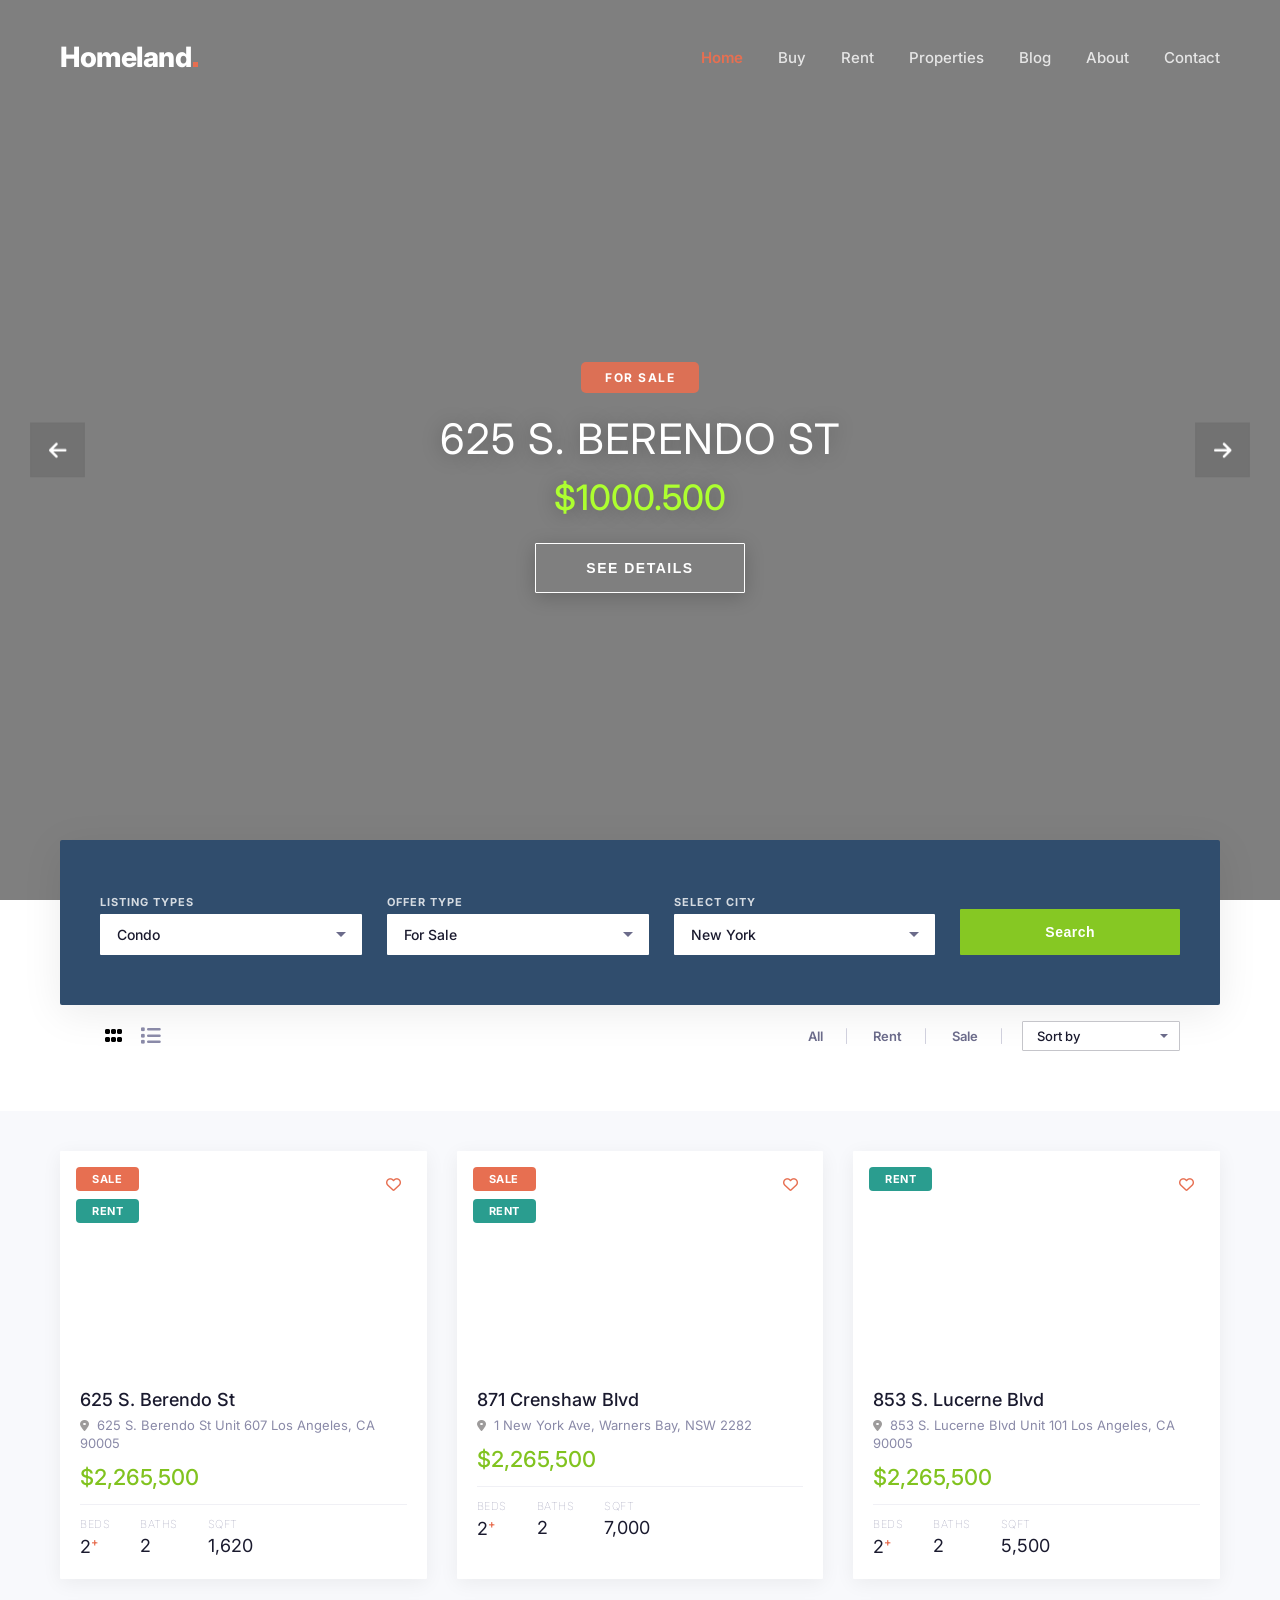
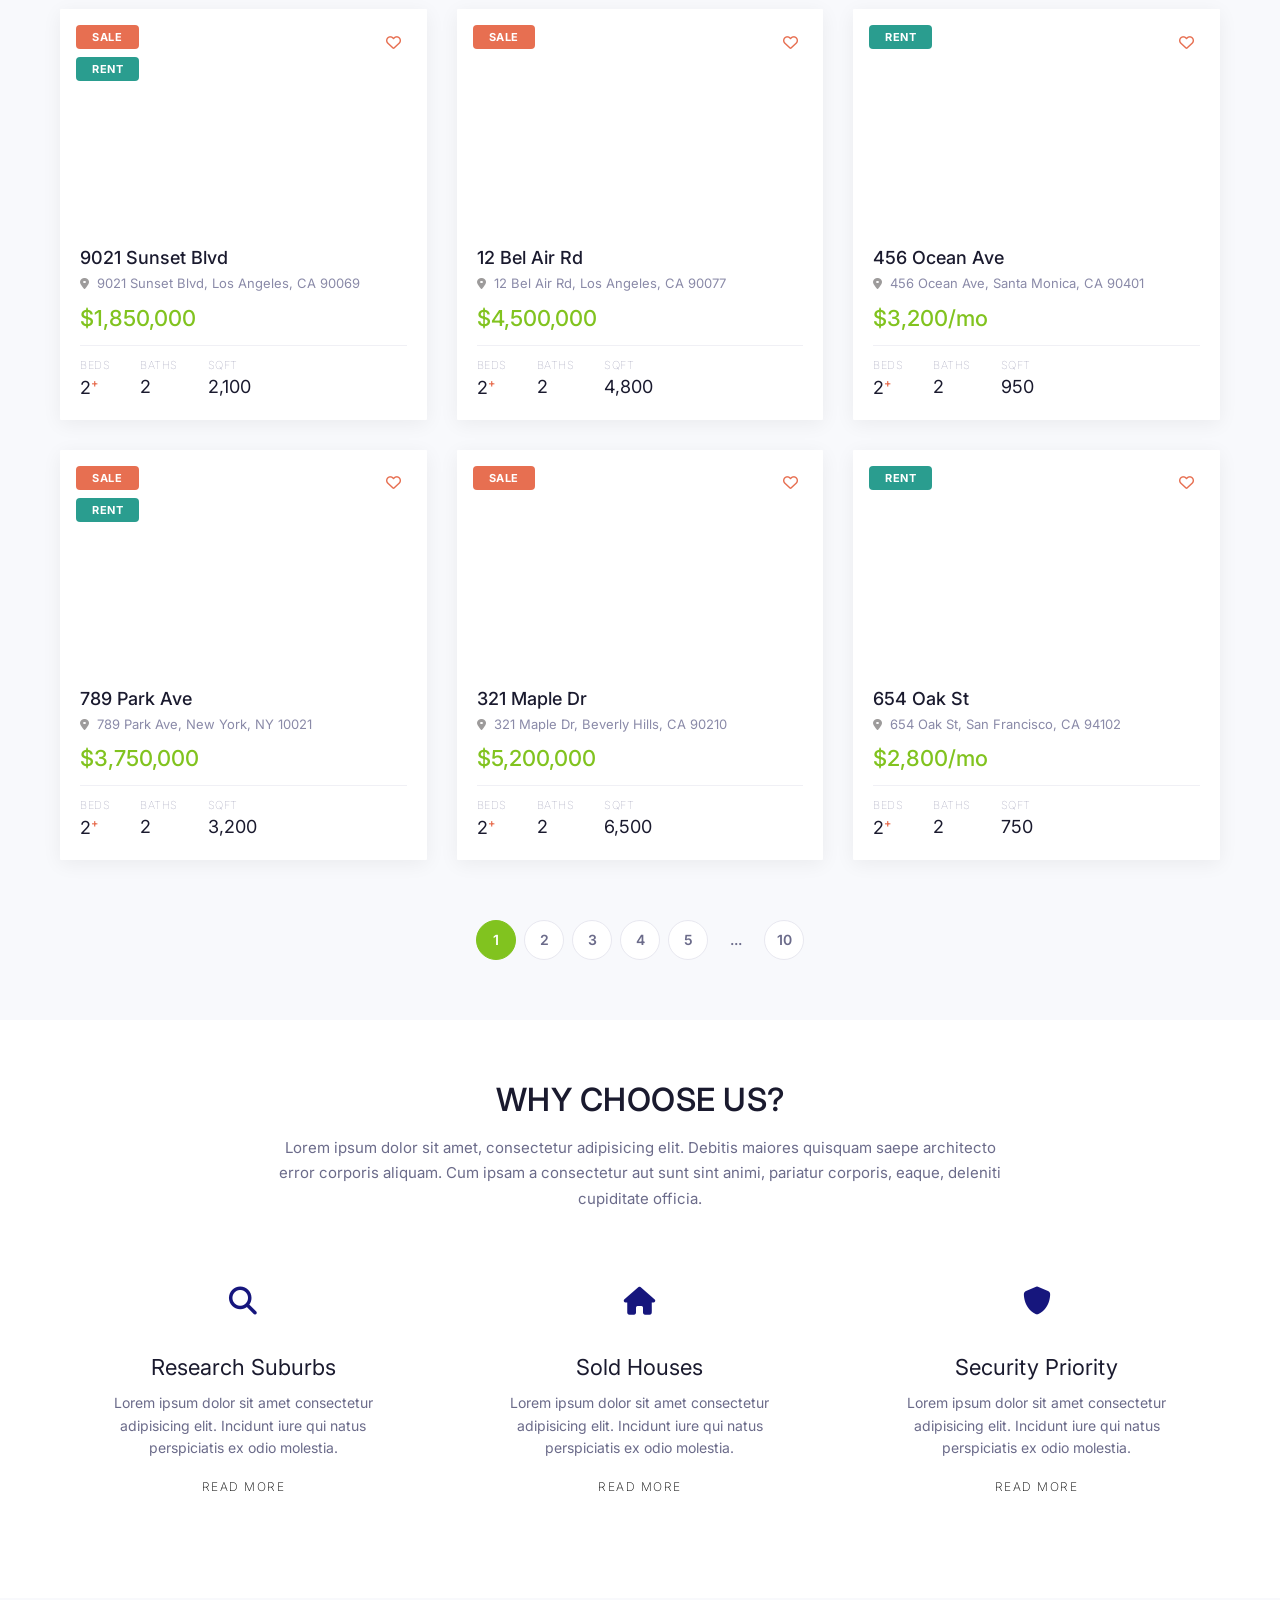
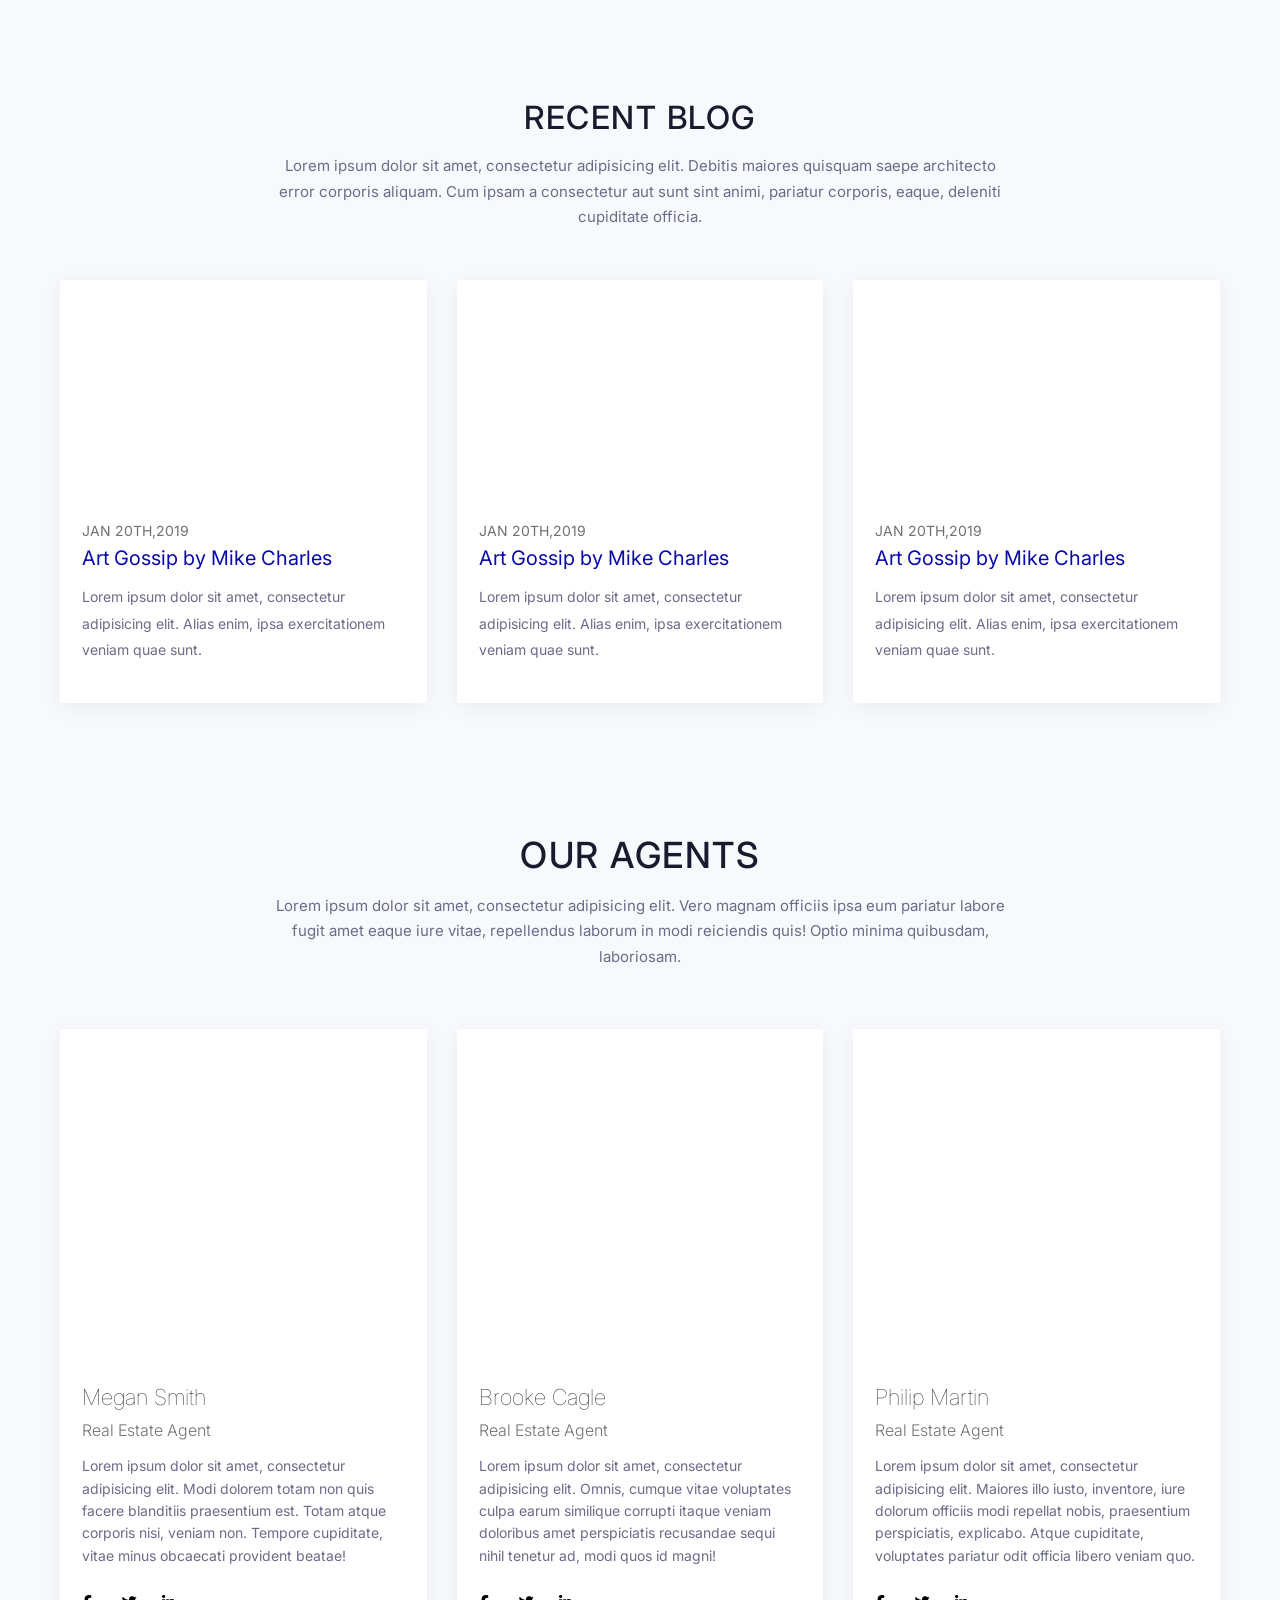
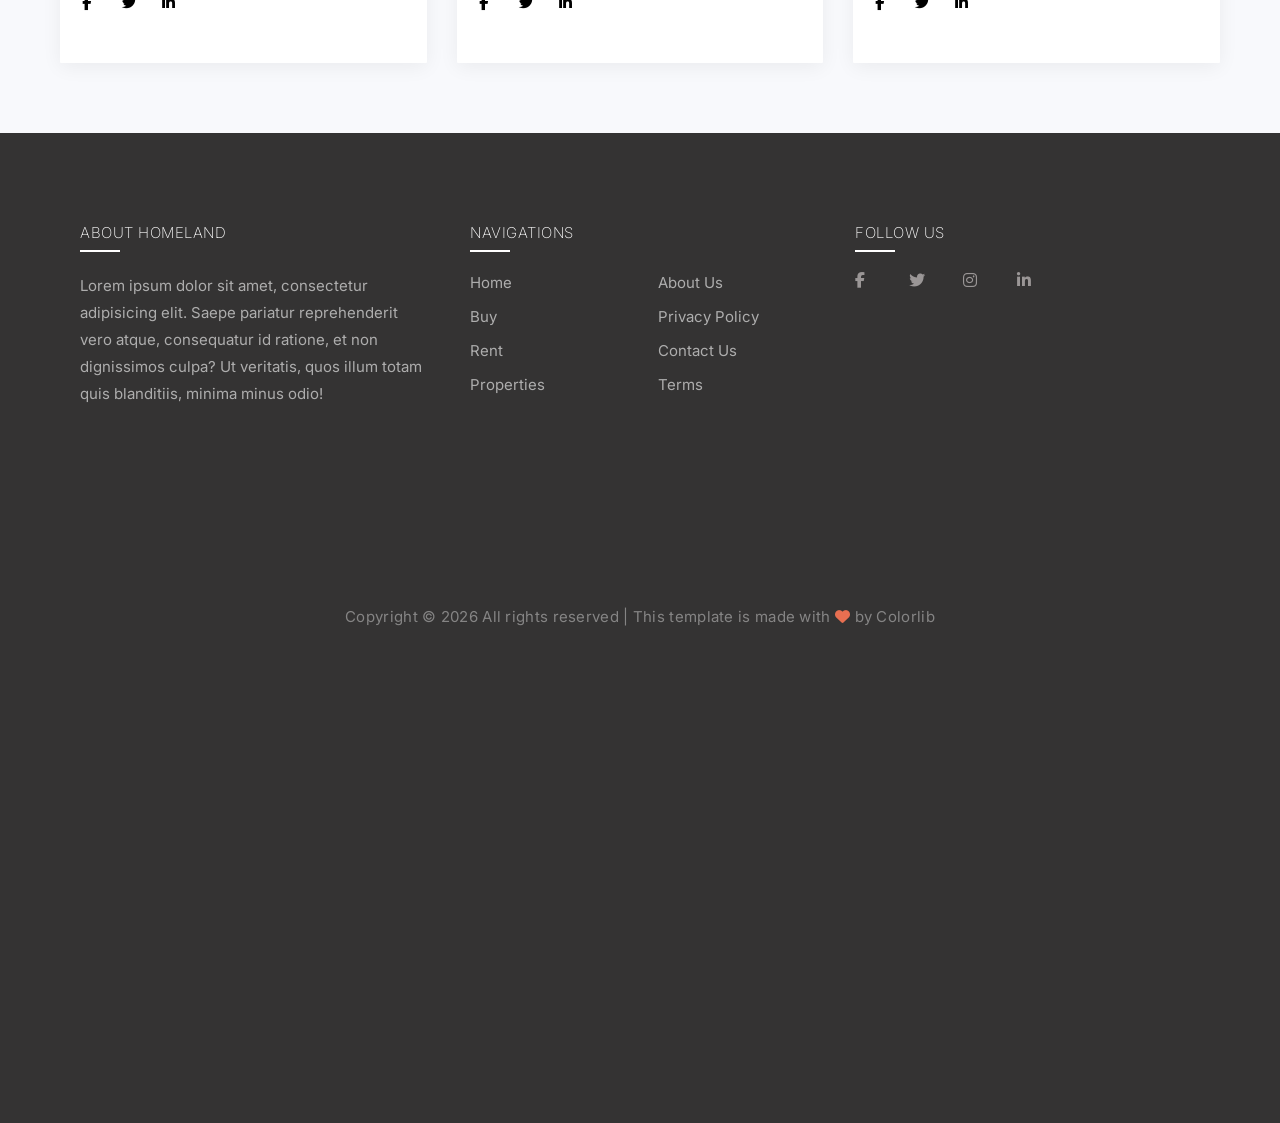
==== commit ef3d5a05: "correct logo" ====
--- a/index.html
+++ b/index.html
@@ -43,593 +43,627 @@
 
         <!-- Navigation Arrows -->
         <button class="arrow-btn left-arrow" id="prevBtn">
-            <i class="fa-solid fa-chevron-left"></i>
+            <i class="fa-solid fa-arrow-left"></i>
         </button>
         <button class="arrow-btn right-arrow" id="nextBtn">
-            <i class="fa-solid fa-chevron-right"></i>
+            <i class="fa-solid fa-arrow-right"></i>
         </button>
     </section>
 
     <!-- ===== LISTING TYPES SECTION ===== -->
-   <section class="listing-section">
-    <div class="listing-container">
-        <div class="listing-filters">
-            <div class="filter-group">
-                <label>LISTING TYPES</label>
-                <select>
-                    <option>Condo</option>
-                    <option>Apartment</option>
-                    <option>House</option>
-                </select>
-            </div>
-
-            <div class="filter-group">
-                <label>OFFER TYPE</label>
-                <select>
-                    <option>For Sale</option>
-                    <option>For Rent</option>
-                    <option>Foreclosure</option>
-                </select>
-            </div>
-
-            <div class="filter-group">
-                <label>SELECT CITY</label>
-                <select>
-                    <option>New York</option>
-                    <option>Los Angeles</option>
-                    <option>Chicago</option>
-                    <option>Miami</option>
-                </select>
-            </div>
-
-            <button class="search-btn">Search</button>
-        </div>
-    </div>
-
-    <!-- Bottom Row - Outside the box -->
-    <div class="listing-bottom">
-        <!-- Left side - Layout options -->
-        <div class="listing-layout">
-            <button class="layout-btn active">
-                <i class="fa-solid fa-grip"></i>
-            </button>
-            <button class="layout-btn">
-                <i class="fa-solid fa-list"></i>
-            </button>
-        </div>
-
-        <!-- Right side - Tabs and Sort -->
-        <div class="listing-right">
-            <div class="listing-tabs">
-                <button class="tab-btn active">All</button>
-                <button class="tab-btn">Rent</button>
-                <button class="tab-btn">Sale</button>
-            </div>
-
-            <div class="listing-sort">
-               
-                <select>
-                    <option>Sort by</option>
-                    <option>Price: High to Low</option>
-                    <option>Newest</option>
-                </select>
-            </div>
-        </div>
-    </div>
-</section>
-
-<!-- ===== PROPERTY CARDS SECTION ===== -->
-<section class="property-cards-section">
-    <div class="property-cards-container">
-        <!-- Card 1 - SALE & RENT -->
-        <div class="property-card">
-            <div class="card-image" style="background-image: url('https://images.unsplash.com/photo-1600585154340-be6161a56a0c?w=600&h=400&fit=crop');">
-                <div class="card-tags">
-                    <span class="card-tag sale">SALE</span>
-                    <span class="card-tag rent">RENT</span>
-                </div>
-                <button class="heart-btn"><i class="fa-regular fa-heart"></i></button>
-            </div>
-            <div class="card-content">
-                <h3 class="card-address">625 S. Berendo St</h3>
-                <p class="card-location">
-                    <i class="fa-solid fa-location-dot"></i> 
-                    625 S. Berendo St Unit 607 Los Angeles, CA 90005
-                </p>
-                <p class="card-price">$2,265,500</p>
-                <div class="card-details">
-                    <div class="detail-item">
-                        <span class="detail-label">BEDS</span>
-                        <span class="detail-value">2<sup>+</sup></span>
-                    </div>
-                    <div class="detail-item">
-                        <span class="detail-label">BATHS</span>
-                        <span class="detail-value">2</span>
-                    </div>
-                    <div class="detail-item">
-                        <span class="detail-label">SQFT</span>
-                        <span class="detail-value">1,620</span>
-                    </div>
-                </div>
-            </div>
-        </div>
-
-        <!-- Card 2 - SALE & RENT -->
-        <div class="property-card">
-            <div class="card-image" style="background-image: url('https://images.unsplash.com/photo-1568605114967-8130f3a36994?w=600&h=400&fit=crop');">
-                <div class="card-tags">
-                    <span class="card-tag sale">SALE</span>
-                    <span class="card-tag rent">RENT</span>
-                </div>
-                <button class="heart-btn"><i class="fa-regular fa-heart"></i></button>
-            </div>
-            <div class="card-content">
-                <h3 class="card-address">871 Crenshaw Blvd</h3>
-                <p class="card-location">
-                    <i class="fa-solid fa-location-dot"></i> 
-                    1 New York Ave, Warners Bay, NSW 2282
-                </p>
-                <p class="card-price">$2,265,500</p>
-                <div class="card-details">
-                    <div class="detail-item">
-                        <span class="detail-label">BEDS</span>
-                        <span class="detail-value">2<sup>+</sup></span>
-                    </div>
-                    <div class="detail-item">
-                        <span class="detail-label">BATHS</span>
-                        <span class="detail-value">2</span>
-                    </div>
-                    <div class="detail-item">
-                        <span class="detail-label">SQFT</span>
-                        <span class="detail-value">7,000</span>
-                    </div>
-                </div>
-            </div>
-        </div>
-
-        <!-- Card 3 - RENT -->
-        <div class="property-card">
-            <div class="card-image" style="background-image: url('https://images.unsplash.com/photo-1580587771525-78b9dba3b914?w=600&h=400&fit=crop');">
-                <div class="card-tags">
-                    <span class="card-tag rent">RENT</span>
-                </div>
-                <button class="heart-btn"><i class="fa-regular fa-heart"></i></button>
-            </div>
-            <div class="card-content">
-                <h3 class="card-address">853 S. Lucerne Blvd</h3>
-                <p class="card-location">
-                    <i class="fa-solid fa-location-dot"></i> 
-                    853 S. Lucerne Blvd Unit 101 Los Angeles, CA 90005
-                </p>
-                <p class="card-price">$2,265,500</p>
-                <div class="card-details">
-                    <div class="detail-item">
-                        <span class="detail-label">BEDS</span>
-                        <span class="detail-value">2<sup>+</sup></span>
-                    </div>
-                    <div class="detail-item">
-                        <span class="detail-label">BATHS</span>
-                        <span class="detail-value">2</span>
-                    </div>
-                    <div class="detail-item">
-                        <span class="detail-label">SQFT</span>
-                        <span class="detail-value">5,500</span>
-                    </div>
-                </div>
-            </div>
-        </div>
-
-        <!-- Card 4 - SALE & RENT -->
-        <div class="property-card">
-            <div class="card-image" style="background-image: url('https://images.unsplash.com/photo-1600607687939-ce8a6c25118c?w=600&h=400&fit=crop');">
-                <div class="card-tags">
-                    <span class="card-tag sale">SALE</span>
-                    <span class="card-tag rent">RENT</span>
-                </div>
-                <button class="heart-btn"><i class="fa-regular fa-heart"></i></button>
-            </div>
-            <div class="card-content">
-                <h3 class="card-address">9021 Sunset Blvd</h3>
-                <p class="card-location">
-                    <i class="fa-solid fa-location-dot"></i> 
-                    9021 Sunset Blvd, Los Angeles, CA 90069
-                </p>
-                <p class="card-price">$1,850,000</p>
-                <div class="card-details">
-                    <div class="detail-item">
-                        <span class="detail-label">BEDS</span>
-                        <span class="detail-value">2<sup>+</sup></span>
-                    </div>
-                    <div class="detail-item">
-                        <span class="detail-label">BATHS</span>
-                        <span class="detail-value">2</span>
-                    </div>
-                    <div class="detail-item">
-                        <span class="detail-label">SQFT</span>
-                        <span class="detail-value">2,100</span>
-                    </div>
-                </div>
-            </div>
-        </div>
-
-        <!-- Card 5 - SALE -->
-        <div class="property-card">
-            <div class="card-image" style="background-image: url('https://images.unsplash.com/photo-1600607687644-c7171b42498f?w=600&h=400&fit=crop');">
-                <div class="card-tags">
-                    <span class="card-tag sale">SALE</span>
-                </div>
-                <button class="heart-btn"><i class="fa-regular fa-heart"></i></button>
-            </div>
-            <div class="card-content">
-                <h3 class="card-address">12 Bel Air Rd</h3>
-                <p class="card-location">
-                    <i class="fa-solid fa-location-dot"></i> 
-                    12 Bel Air Rd, Los Angeles, CA 90077
-                </p>
-                <p class="card-price">$4,500,000</p>
-                <div class="card-details">
-                    <div class="detail-item">
-                        <span class="detail-label">BEDS</span>
-                        <span class="detail-value">2<sup>+</sup></span>
-                    </div>
-                    <div class="detail-item">
-                        <span class="detail-label">BATHS</span>
-                        <span class="detail-value">2</span>
-                    </div>
-                    <div class="detail-item">
-                        <span class="detail-label">SQFT</span>
-                        <span class="detail-value">4,800</span>
-                    </div>
-                </div>
-            </div>
-        </div>
-
-        <!-- Card 6 - RENT -->
-        <div class="property-card">
-            <div class="card-image" style="background-image: url('https://images.unsplash.com/photo-1613490493576-7fde63acd811?w=600&h=400&fit=crop');">
-                <div class="card-tags">
-                    <span class="card-tag rent">RENT</span>
-                </div>
-                <button class="heart-btn"><i class="fa-regular fa-heart"></i></button>
-            </div>
-            <div class="card-content">
-                <h3 class="card-address">456 Ocean Ave</h3>
-                <p class="card-location">
-                    <i class="fa-solid fa-location-dot"></i> 
-                    456 Ocean Ave, Santa Monica, CA 90401
-                </p>
-                <p class="card-price">$3,200/mo</p>
-                <div class="card-details">
-                    <div class="detail-item">
-                        <span class="detail-label">BEDS</span>
-                        <span class="detail-value">2<sup>+</sup></span>
-                    </div>
-                    <div class="detail-item">
-                        <span class="detail-label">BATHS</span>
-                        <span class="detail-value">2</span>
-                    </div>
-                    <div class="detail-item">
-                        <span class="detail-label">SQFT</span>
-                        <span class="detail-value">950</span>
-                    </div>
-                </div>
-            </div>
-        </div>
-
-        <!-- Card 7 - SALE & RENT -->
-        <div class="property-card">
-            <div class="card-image" style="background-image: url('https://images.unsplash.com/photo-1618220179428-22790b461013?w=600&h=400&fit=crop');">
-                <div class="card-tags">
-                    <span class="card-tag sale">SALE</span>
-                    <span class="card-tag rent">RENT</span>
-                </div>
-                <button class="heart-btn"><i class="fa-regular fa-heart"></i></button>
-            </div>
-            <div class="card-content">
-                <h3 class="card-address">789 Park Ave</h3>
-                <p class="card-location">
-                    <i class="fa-solid fa-location-dot"></i> 
-                    789 Park Ave, New York, NY 10021
-                </p>
-                <p class="card-price">$3,750,000</p>
-                <div class="card-details">
-                    <div class="detail-item">
-                        <span class="detail-label">BEDS</span>
-                        <span class="detail-value">2<sup>+</sup></span>
-                    </div>
-                    <div class="detail-item">
-                        <span class="detail-label">BATHS</span>
-                        <span class="detail-value">2</span>
-                    </div>
-                    <div class="detail-item">
-                        <span class="detail-label">SQFT</span>
-                        <span class="detail-value">3,200</span>
-                    </div>
-                </div>
-            </div>
-        </div>
-
-        <!-- Card 8 - SALE -->
-        <div class="property-card">
-            <div class="card-image" style="background-image: url('https://images.unsplash.com/photo-1600566753190-17f0baa2a6c3?w=600&h=400&fit=crop');">
-                <div class="card-tags">
-                    <span class="card-tag sale">SALE</span>
-                </div>
-                <button class="heart-btn"><i class="fa-regular fa-heart"></i></button>
-            </div>
-            <div class="card-content">
-                <h3 class="card-address">321 Maple Dr</h3>
-                <p class="card-location">
-                    <i class="fa-solid fa-location-dot"></i> 
-                    321 Maple Dr, Beverly Hills, CA 90210
-                </p>
-                <p class="card-price">$5,200,000</p>
-                <div class="card-details">
-                    <div class="detail-item">
-                        <span class="detail-label">BEDS</span>
-                        <span class="detail-value">2<sup>+</sup></span>
-                    </div>
-                    <div class="detail-item">
-                        <span class="detail-label">BATHS</span>
-                        <span class="detail-value">2</span>
-                    </div>
-                    <div class="detail-item">
-                        <span class="detail-label">SQFT</span>
-                        <span class="detail-value">6,500</span>
-                    </div>
-                </div>
-            </div>
-        </div>
-
-        <!-- Card 9 - RENT -->
-        <div class="property-card">
-            <div class="card-image" style="background-image: url('https://images.unsplash.com/photo-1570129477492-45c003edd2be?w=600&h=400&fit=crop');">
-                <div class="card-tags">
-                    <span class="card-tag rent">RENT</span>
-                </div>
-                <button class="heart-btn"><i class="fa-regular fa-heart"></i></button>
-            </div>
-            <div class="card-content">
-                <h3 class="card-address">654 Oak St</h3>
-                <p class="card-location">
-                    <i class="fa-solid fa-location-dot"></i> 
-                    654 Oak St, San Francisco, CA 94102
-                </p>
-                <p class="card-price">$2,800/mo</p>
-                <div class="card-details">
-                    <div class="detail-item">
-                        <span class="detail-label">BEDS</span>
-                        <span class="detail-value">2<sup>+</sup></span>
-                    </div>
-                    <div class="detail-item">
-                        <span class="detail-label">BATHS</span>
-                        <span class="detail-value">2</span>
-                    </div>
-                    <div class="detail-item">
-                        <span class="detail-label">SQFT</span>
-                        <span class="detail-value">750</span>
-                    </div>
-                </div>
-            </div>
-        </div>
-    </div>
-
-     <!-- ===== PAGINATION ===== -->
-    <div class="pagination">
-        <button class="page-btn active">1</button>
-        <button class="page-btn">2</button>
-        <button class="page-btn">3</button>
-        <button class="page-btn">4</button>
-        <button class="page-btn">5</button>
-        <button class="page-btn-dots">...</button>
-        <button class="page-btn">10</button>
-        
-    </div>
-</section>
-
-<!-- ===== WHY CHOOSE US SECTION ===== -->
-<section class="choose-section">
-    <div class="choose-container">
-        <div class="choose-header">
-            <h2>WHY CHOOSE US?</h2>
-            <p>Lorem ipsum dolor sit amet, consectetur adipisicing elit. Debitis maiores quisquam saepe architecto error corporis aliquam. Cum ipsam a consectetur aut sunt sint animi, pariatur corporis, eaque, deleniti cupiditate officia.</p>
-        </div>
-
-        <div class="choose-grid">
-            <!-- Feature 1 -->
-            <div class="choose-card">
-                <div class="choose-icon">
-                    <i class="fa-solid fa-magnifying-glass"></i>
-                </div>
-                <h3>Research Suburbs</h3>
-                <p>Lorem ipsum dolor sit amet consectetur adipisicing elit. Incidunt iure qui natus perspiciatis ex odio molestia.</p>
-                <a href="#" class="read-more">READ MORE</a>
-            </div>
-
-            <!-- Feature 2 -->
-            <div class="choose-card">
-                <div class="choose-icon">
-                    <i class="fa-solid fa-house"></i>
-                </div>
-                <h3>Sold Houses</h3>
-                <p>Lorem ipsum dolor sit amet consectetur adipisicing elit. Incidunt iure qui natus perspiciatis ex odio molestia.</p>
-                <a href="#" class="read-more">READ MORE</a>
-            </div>
-
-            <!-- Feature 3 -->
-            <div class="choose-card">
-                <div class="choose-icon">
-                    <i class="fa-solid fa-shield"></i>
-                </div>
-                <h3>Security Priority</h3>
-                <p>Lorem ipsum dolor sit amet consectetur adipisicing elit. Incidunt iure qui natus perspiciatis ex odio molestia.</p>
-                <a href="#" class="read-more">READ MORE</a>
-            </div>
-        </div>
-    </div>
-</section>
-
-<!-- ===== RECENT BLOG SECTION ===== -->
-<section class="blog-section" id="blogSection">
-    <div class="blog-container">
-        <div class="blog-header">
-            <h2>RECENT BLOG</h2>
-            <p>Lorem ipsum dolor sit amet, consectetur adipisicing elit. Debitis maiores quisquam saepe architecto error corporis aliquam. Cum ipsam a consectetur aut sunt sint animi, pariatur corporis, eaque, deleniti cupiditate officia.</p>
-        </div>
-
-        <div class="blog-grid">
-            <!-- Blog Post 1 -->
-            <div class="blog-card animate-on-scroll">
-                <div class="blog-image" style="background-image: url('https://images.unsplash.com/photo-1560518883-ce09059eeffa?w=600&h=400&fit=crop');">
-                </div>
-                <div class="blog-content">
-                    <span class="date-day">JAN 20TH,2019</span>
-                    <h3>Art Gossip by Mike Charles</h3>
-                    <p>Lorem ipsum dolor sit amet, consectetur adipisicing elit. Alias enim, ipsa exercitationem veniam quae sunt.</p>
-                    
-                </div>
-            </div>
-
-            <!-- Blog Post 2 -->
-            <div class="blog-card animate-on-scroll">
-                <div class="blog-image" style="background-image: url('https://images.unsplash.com/photo-1560448204-e02f11c3d0e2?w=600&h=400&fit=crop');">
-                </div>
-                <div class="blog-content">
-                    <span class="date-day">JAN 20TH,2019</span>
-                    <h3>Art Gossip by Mike Charles</h3>
-                    <p>Lorem ipsum dolor sit amet, consectetur adipisicing elit. Alias enim, ipsa exercitationem veniam quae sunt.</p>
-                    
-                </div>
-            </div>
-
-            <!-- Blog Post 3 -->
-            <div class="blog-card animate-on-scroll">
-                <div class="blog-image" style="background-image: url('https://images.unsplash.com/photo-1582268611958-ebfd161ef9cf?w=600&h=400&fit=crop');">
-                </div>
-                <div class="blog-content">
-                    <span class="date-day">JAN 20TH,2019</span>
-                    <h3>Art Gossip by Mike Charles</h3>
-                    <p>Lorem ipsum dolor sit amet, consectetur adipisicing elit. Alias enim, ipsa exercitationem veniam quae sunt.</p>
-                    
-                </div>
-            </div>
-        </div>
-    </div>
-</section>
-
-<!-- ===== OUR AGENTS SECTION ===== -->
-<section class="agents-section">
-    <div class="agents-container">
-        <div class="agents-header">
-            <h2>OUR AGENTS</h2>
-            <p>Lorem ipsum dolor sit amet, consectetur adipisicing elit. Vero magnam officiis ipsa eum pariatur labore fugit amet eaque iure vitae, repellendus laborum in modi reiciendis quis! Optio minima quibusdam, laboriosam.</p>
-        </div>
-
-        <div class="agents-grid">
-            <!-- Agent 1 - Megan Smith -->
-            <div class="agent-card">
-                <div class="agent-image" style="background-image: url('https://images.unsplash.com/photo-1573496359142-b8d87734a5a2?w=600&h=600&fit=crop&crop=face');">
-                </div>
-                <div class="agent-info">
-                    <h3>Megan Smith</h3>
-                    <p class="agent-title">Real Estate Agent</p>
-                    <p class="agent-description">Lorem ipsum dolor sit amet, consectetur adipisicing elit. Modi dolorem totam non quis facere blanditiis praesentium est. Totam atque corporis nisi, veniam non. Tempore cupiditate, vitae minus obcaecati provident beatae!</p>
-                    <div class="agent-social">
+    <section class="listing-section">
+        <div class="listing-container">
+            <div class="listing-filters">
+                <div class="filter-group">
+                    <label>LISTING TYPES</label>
+                    <select>
+                        <option>Condo</option>
+                        <option>Apartment</option>
+                        <option>House</option>
+                    </select>
+                </div>
+
+                <div class="filter-group">
+                    <label>OFFER TYPE</label>
+                    <select>
+                        <option>For Sale</option>
+                        <option>For Rent</option>
+                        <option>Foreclosure</option>
+                    </select>
+                </div>
+
+                <div class="filter-group">
+                    <label>SELECT CITY</label>
+                    <select>
+                        <option>New York</option>
+                        <option>Los Angeles</option>
+                        <option>Chicago</option>
+                        <option>Miami</option>
+                    </select>
+                </div>
+
+                <button class="search-btn">Search</button>
+            </div>
+        </div>
+
+        <!-- Bottom Row - Outside the box -->
+        <div class="listing-bottom">
+            <!-- Left side - Layout options -->
+            <div class="listing-layout">
+                <button class="layout-btn active">
+                    <i class="fa-solid fa-grip"></i>
+                </button>
+                <button class="layout-btn">
+                    <i class="fa-solid fa-list"></i>
+                </button>
+            </div>
+
+            <!-- Right side - Tabs and Sort -->
+            <div class="listing-right">
+                <div class="listing-tabs">
+                    <button class="tab-btn active">All</button>
+                    <button class="tab-btn">Rent</button>
+                    <button class="tab-btn">Sale</button>
+                </div>
+
+                <div class="listing-sort">
+
+                    <select>
+                        <option>Sort by</option>
+                        <option>Price: High to Low</option>
+                        <option>Newest</option>
+                    </select>
+                </div>
+            </div>
+        </div>
+    </section>
+
+    <!-- ===== PROPERTY CARDS SECTION ===== -->
+    <section class="property-cards-section">
+        <div class="property-cards-container">
+            <!-- Card 1 - SALE & RENT -->
+            <div class="property-card">
+                <div class="card-image"
+                    style="background-image: url('https://images.unsplash.com/photo-1600585154340-be6161a56a0c?w=600&h=400&fit=crop');">
+                    <div class="card-tags">
+                        <span class="card-tag sale">SALE</span>
+                        <span class="card-tag rent">RENT</span>
+                    </div>
+                    <button class="heart-btn"><i class="fa-regular fa-heart"></i></button>
+                </div>
+                <div class="card-content">
+                    <h3 class="card-address">625 S. Berendo St</h3>
+                    <p class="card-location">
+                        <i class="fa-solid fa-location-dot"></i>
+                        625 S. Berendo St Unit 607 Los Angeles, CA 90005
+                    </p>
+                    <p class="card-price">$2,265,500</p>
+                    <div class="card-details">
+                        <div class="detail-item">
+                            <span class="detail-label">BEDS</span>
+                            <span class="detail-value">2<sup>+</sup></span>
+                        </div>
+                        <div class="detail-item">
+                            <span class="detail-label">BATHS</span>
+                            <span class="detail-value">2</span>
+                        </div>
+                        <div class="detail-item">
+                            <span class="detail-label">SQFT</span>
+                            <span class="detail-value">1,620</span>
+                        </div>
+                    </div>
+                </div>
+            </div>
+
+            <!-- Card 2 - SALE & RENT -->
+            <div class="property-card">
+                <div class="card-image"
+                    style="background-image: url('https://images.unsplash.com/photo-1568605114967-8130f3a36994?w=600&h=400&fit=crop');">
+                    <div class="card-tags">
+                        <span class="card-tag sale">SALE</span>
+                        <span class="card-tag rent">RENT</span>
+                    </div>
+                    <button class="heart-btn"><i class="fa-regular fa-heart"></i></button>
+                </div>
+                <div class="card-content">
+                    <h3 class="card-address">871 Crenshaw Blvd</h3>
+                    <p class="card-location">
+                        <i class="fa-solid fa-location-dot"></i>
+                        1 New York Ave, Warners Bay, NSW 2282
+                    </p>
+                    <p class="card-price">$2,265,500</p>
+                    <div class="card-details">
+                        <div class="detail-item">
+                            <span class="detail-label">BEDS</span>
+                            <span class="detail-value">2<sup>+</sup></span>
+                        </div>
+                        <div class="detail-item">
+                            <span class="detail-label">BATHS</span>
+                            <span class="detail-value">2</span>
+                        </div>
+                        <div class="detail-item">
+                            <span class="detail-label">SQFT</span>
+                            <span class="detail-value">7,000</span>
+                        </div>
+                    </div>
+                </div>
+            </div>
+
+            <!-- Card 3 - RENT -->
+            <div class="property-card">
+                <div class="card-image"
+                    style="background-image: url('https://images.unsplash.com/photo-1580587771525-78b9dba3b914?w=600&h=400&fit=crop');">
+                    <div class="card-tags">
+                        <span class="card-tag rent">RENT</span>
+                    </div>
+                    <button class="heart-btn"><i class="fa-regular fa-heart"></i></button>
+                </div>
+                <div class="card-content">
+                    <h3 class="card-address">853 S. Lucerne Blvd</h3>
+                    <p class="card-location">
+                        <i class="fa-solid fa-location-dot"></i>
+                        853 S. Lucerne Blvd Unit 101 Los Angeles, CA 90005
+                    </p>
+                    <p class="card-price">$2,265,500</p>
+                    <div class="card-details">
+                        <div class="detail-item">
+                            <span class="detail-label">BEDS</span>
+                            <span class="detail-value">2<sup>+</sup></span>
+                        </div>
+                        <div class="detail-item">
+                            <span class="detail-label">BATHS</span>
+                            <span class="detail-value">2</span>
+                        </div>
+                        <div class="detail-item">
+                            <span class="detail-label">SQFT</span>
+                            <span class="detail-value">5,500</span>
+                        </div>
+                    </div>
+                </div>
+            </div>
+
+            <!-- Card 4 - SALE & RENT -->
+            <div class="property-card">
+                <div class="card-image"
+                    style="background-image: url('https://images.unsplash.com/photo-1600607687939-ce8a6c25118c?w=600&h=400&fit=crop');">
+                    <div class="card-tags">
+                        <span class="card-tag sale">SALE</span>
+                        <span class="card-tag rent">RENT</span>
+                    </div>
+                    <button class="heart-btn"><i class="fa-regular fa-heart"></i></button>
+                </div>
+                <div class="card-content">
+                    <h3 class="card-address">9021 Sunset Blvd</h3>
+                    <p class="card-location">
+                        <i class="fa-solid fa-location-dot"></i>
+                        9021 Sunset Blvd, Los Angeles, CA 90069
+                    </p>
+                    <p class="card-price">$1,850,000</p>
+                    <div class="card-details">
+                        <div class="detail-item">
+                            <span class="detail-label">BEDS</span>
+                            <span class="detail-value">2<sup>+</sup></span>
+                        </div>
+                        <div class="detail-item">
+                            <span class="detail-label">BATHS</span>
+                            <span class="detail-value">2</span>
+                        </div>
+                        <div class="detail-item">
+                            <span class="detail-label">SQFT</span>
+                            <span class="detail-value">2,100</span>
+                        </div>
+                    </div>
+                </div>
+            </div>
+
+            <!-- Card 5 - SALE -->
+            <div class="property-card">
+                <div class="card-image"
+                    style="background-image: url('https://images.unsplash.com/photo-1600607687644-c7171b42498f?w=600&h=400&fit=crop');">
+                    <div class="card-tags">
+                        <span class="card-tag sale">SALE</span>
+                    </div>
+                    <button class="heart-btn"><i class="fa-regular fa-heart"></i></button>
+                </div>
+                <div class="card-content">
+                    <h3 class="card-address">12 Bel Air Rd</h3>
+                    <p class="card-location">
+                        <i class="fa-solid fa-location-dot"></i>
+                        12 Bel Air Rd, Los Angeles, CA 90077
+                    </p>
+                    <p class="card-price">$4,500,000</p>
+                    <div class="card-details">
+                        <div class="detail-item">
+                            <span class="detail-label">BEDS</span>
+                            <span class="detail-value">2<sup>+</sup></span>
+                        </div>
+                        <div class="detail-item">
+                            <span class="detail-label">BATHS</span>
+                            <span class="detail-value">2</span>
+                        </div>
+                        <div class="detail-item">
+                            <span class="detail-label">SQFT</span>
+                            <span class="detail-value">4,800</span>
+                        </div>
+                    </div>
+                </div>
+            </div>
+
+            <!-- Card 6 - RENT -->
+            <div class="property-card">
+                <div class="card-image"
+                    style="background-image: url('https://images.unsplash.com/photo-1613490493576-7fde63acd811?w=600&h=400&fit=crop');">
+                    <div class="card-tags">
+                        <span class="card-tag rent">RENT</span>
+                    </div>
+                    <button class="heart-btn"><i class="fa-regular fa-heart"></i></button>
+                </div>
+                <div class="card-content">
+                    <h3 class="card-address">456 Ocean Ave</h3>
+                    <p class="card-location">
+                        <i class="fa-solid fa-location-dot"></i>
+                        456 Ocean Ave, Santa Monica, CA 90401
+                    </p>
+                    <p class="card-price">$3,200/mo</p>
+                    <div class="card-details">
+                        <div class="detail-item">
+                            <span class="detail-label">BEDS</span>
+                            <span class="detail-value">2<sup>+</sup></span>
+                        </div>
+                        <div class="detail-item">
+                            <span class="detail-label">BATHS</span>
+                            <span class="detail-value">2</span>
+                        </div>
+                        <div class="detail-item">
+                            <span class="detail-label">SQFT</span>
+                            <span class="detail-value">950</span>
+                        </div>
+                    </div>
+                </div>
+            </div>
+
+            <!-- Card 7 - SALE & RENT -->
+            <div class="property-card">
+                <div class="card-image"
+                    style="background-image: url('https://images.unsplash.com/photo-1618220179428-22790b461013?w=600&h=400&fit=crop');">
+                    <div class="card-tags">
+                        <span class="card-tag sale">SALE</span>
+                        <span class="card-tag rent">RENT</span>
+                    </div>
+                    <button class="heart-btn"><i class="fa-regular fa-heart"></i></button>
+                </div>
+                <div class="card-content">
+                    <h3 class="card-address">789 Park Ave</h3>
+                    <p class="card-location">
+                        <i class="fa-solid fa-location-dot"></i>
+                        789 Park Ave, New York, NY 10021
+                    </p>
+                    <p class="card-price">$3,750,000</p>
+                    <div class="card-details">
+                        <div class="detail-item">
+                            <span class="detail-label">BEDS</span>
+                            <span class="detail-value">2<sup>+</sup></span>
+                        </div>
+                        <div class="detail-item">
+                            <span class="detail-label">BATHS</span>
+                            <span class="detail-value">2</span>
+                        </div>
+                        <div class="detail-item">
+                            <span class="detail-label">SQFT</span>
+                            <span class="detail-value">3,200</span>
+                        </div>
+                    </div>
+                </div>
+            </div>
+
+            <!-- Card 8 - SALE -->
+            <div class="property-card">
+                <div class="card-image"
+                    style="background-image: url('https://images.unsplash.com/photo-1600566753190-17f0baa2a6c3?w=600&h=400&fit=crop');">
+                    <div class="card-tags">
+                        <span class="card-tag sale">SALE</span>
+                    </div>
+                    <button class="heart-btn"><i class="fa-regular fa-heart"></i></button>
+                </div>
+                <div class="card-content">
+                    <h3 class="card-address">321 Maple Dr</h3>
+                    <p class="card-location">
+                        <i class="fa-solid fa-location-dot"></i>
+                        321 Maple Dr, Beverly Hills, CA 90210
+                    </p>
+                    <p class="card-price">$5,200,000</p>
+                    <div class="card-details">
+                        <div class="detail-item">
+                            <span class="detail-label">BEDS</span>
+                            <span class="detail-value">2<sup>+</sup></span>
+                        </div>
+                        <div class="detail-item">
+                            <span class="detail-label">BATHS</span>
+                            <span class="detail-value">2</span>
+                        </div>
+                        <div class="detail-item">
+                            <span class="detail-label">SQFT</span>
+                            <span class="detail-value">6,500</span>
+                        </div>
+                    </div>
+                </div>
+            </div>
+
+            <!-- Card 9 - RENT -->
+            <div class="property-card">
+                <div class="card-image"
+                    style="background-image: url('https://images.unsplash.com/photo-1570129477492-45c003edd2be?w=600&h=400&fit=crop');">
+                    <div class="card-tags">
+                        <span class="card-tag rent">RENT</span>
+                    </div>
+                    <button class="heart-btn"><i class="fa-regular fa-heart"></i></button>
+                </div>
+                <div class="card-content">
+                    <h3 class="card-address">654 Oak St</h3>
+                    <p class="card-location">
+                        <i class="fa-solid fa-location-dot"></i>
+                        654 Oak St, San Francisco, CA 94102
+                    </p>
+                    <p class="card-price">$2,800/mo</p>
+                    <div class="card-details">
+                        <div class="detail-item">
+                            <span class="detail-label">BEDS</span>
+                            <span class="detail-value">2<sup>+</sup></span>
+                        </div>
+                        <div class="detail-item">
+                            <span class="detail-label">BATHS</span>
+                            <span class="detail-value">2</span>
+                        </div>
+                        <div class="detail-item">
+                            <span class="detail-label">SQFT</span>
+                            <span class="detail-value">750</span>
+                        </div>
+                    </div>
+                </div>
+            </div>
+        </div>
+
+        <!-- ===== PAGINATION ===== -->
+        <div class="pagination">
+            <button class="page-btn active">1</button>
+            <button class="page-btn">2</button>
+            <button class="page-btn">3</button>
+            <button class="page-btn">4</button>
+            <button class="page-btn">5</button>
+            <button class="page-btn-dots">...</button>
+            <button class="page-btn">10</button>
+
+        </div>
+    </section>
+
+    <!-- ===== WHY CHOOSE US SECTION ===== -->
+    <section class="choose-section">
+        <div class="choose-container">
+            <div class="choose-header">
+                <h2>WHY CHOOSE US?</h2>
+                <p>Lorem ipsum dolor sit amet, consectetur adipisicing elit. Debitis maiores quisquam saepe architecto
+                    error corporis aliquam. Cum ipsam a consectetur aut sunt sint animi, pariatur corporis, eaque,
+                    deleniti cupiditate officia.</p>
+            </div>
+
+            <div class="choose-grid">
+                <!-- Feature 1 -->
+                <div class="choose-card">
+                    <div class="choose-icon">
+                        <i class="fa-solid fa-magnifying-glass"></i>
+                    </div>
+                    <h3>Research Suburbs</h3>
+                    <p>Lorem ipsum dolor sit amet consectetur adipisicing elit. Incidunt iure qui natus perspiciatis ex
+                        odio molestia.</p>
+                    <a href="#" class="read-more">READ MORE</a>
+                </div>
+
+                <!-- Feature 2 -->
+                <div class="choose-card">
+                    <div class="choose-icon">
+                        <i class="fa-solid fa-house"></i>
+                    </div>
+                    <h3>Sold Houses</h3>
+                    <p>Lorem ipsum dolor sit amet consectetur adipisicing elit. Incidunt iure qui natus perspiciatis ex
+                        odio molestia.</p>
+                    <a href="#" class="read-more">READ MORE</a>
+                </div>
+
+                <!-- Feature 3 -->
+                <div class="choose-card">
+                    <div class="choose-icon">
+                        <i class="fa-solid fa-shield"></i>
+                    </div>
+                    <h3>Security Priority</h3>
+                    <p>Lorem ipsum dolor sit amet consectetur adipisicing elit. Incidunt iure qui natus perspiciatis ex
+                        odio molestia.</p>
+                    <a href="#" class="read-more">READ MORE</a>
+                </div>
+            </div>
+        </div>
+    </section>
+
+    <!-- ===== RECENT BLOG SECTION ===== -->
+    <section class="blog-section" id="blogSection">
+        <div class="blog-container">
+            <div class="blog-header">
+                <h2>RECENT BLOG</h2>
+                <p>Lorem ipsum dolor sit amet, consectetur adipisicing elit. Debitis maiores quisquam saepe architecto
+                    error corporis aliquam. Cum ipsam a consectetur aut sunt sint animi, pariatur corporis, eaque,
+                    deleniti cupiditate officia.</p>
+            </div>
+
+            <div class="blog-grid">
+                <!-- Blog Post 1 -->
+                <div class="blog-card animate-on-scroll">
+                    <div class="blog-image"
+                        style="background-image: url('https://images.unsplash.com/photo-1560518883-ce09059eeffa?w=600&h=400&fit=crop');">
+                    </div>
+                    <div class="blog-content">
+                        <span class="date-day">JAN 20TH,2019</span>
+                        <h3>Art Gossip by Mike Charles</h3>
+                        <p>Lorem ipsum dolor sit amet, consectetur adipisicing elit. Alias enim, ipsa exercitationem
+                            veniam quae sunt.</p>
+
+                    </div>
+                </div>
+
+                <!-- Blog Post 2 -->
+                <div class="blog-card animate-on-scroll">
+                    <div class="blog-image"
+                        style="background-image: url('https://images.unsplash.com/photo-1560448204-e02f11c3d0e2?w=600&h=400&fit=crop');">
+                    </div>
+                    <div class="blog-content">
+                        <span class="date-day">JAN 20TH,2019</span>
+                        <h3>Art Gossip by Mike Charles</h3>
+                        <p>Lorem ipsum dolor sit amet, consectetur adipisicing elit. Alias enim, ipsa exercitationem
+                            veniam quae sunt.</p>
+
+                    </div>
+                </div>
+
+                <!-- Blog Post 3 -->
+                <div class="blog-card animate-on-scroll">
+                    <div class="blog-image"
+                        style="background-image: url('https://images.unsplash.com/photo-1582268611958-ebfd161ef9cf?w=600&h=400&fit=crop');">
+                    </div>
+                    <div class="blog-content">
+                        <span class="date-day">JAN 20TH,2019</span>
+                        <h3>Art Gossip by Mike Charles</h3>
+                        <p>Lorem ipsum dolor sit amet, consectetur adipisicing elit. Alias enim, ipsa exercitationem
+                            veniam quae sunt.</p>
+
+                    </div>
+                </div>
+            </div>
+        </div>
+    </section>
+
+    <!-- ===== OUR AGENTS SECTION ===== -->
+    <section class="agents-section">
+        <div class="agents-container">
+            <div class="agents-header">
+                <h2>OUR AGENTS</h2>
+                <p>Lorem ipsum dolor sit amet, consectetur adipisicing elit. Vero magnam officiis ipsa eum pariatur
+                    labore fugit amet eaque iure vitae, repellendus laborum in modi reiciendis quis! Optio minima
+                    quibusdam, laboriosam.</p>
+            </div>
+
+            <div class="agents-grid">
+                <!-- Agent 1 - Megan Smith -->
+                <div class="agent-card">
+                    <div class="agent-image"
+                        style="background-image: url('https://images.unsplash.com/photo-1573496359142-b8d87734a5a2?w=600&h=600&fit=crop&crop=face');">
+                    </div>
+                    <div class="agent-info">
+                        <h3>Megan Smith</h3>
+                        <p class="agent-title">Real Estate Agent</p>
+                        <p class="agent-description">Lorem ipsum dolor sit amet, consectetur adipisicing elit. Modi
+                            dolorem totam non quis facere blanditiis praesentium est. Totam atque corporis nisi, veniam
+                            non. Tempore cupiditate, vitae minus obcaecati provident beatae!</p>
+                        <div class="agent-social">
+                            <a href="#"><i class="fa-brands fa-facebook-f"></i></a>
+                            <a href="#"><i class="fa-brands fa-twitter"></i></a>
+                            <a href="#"><i class="fa-brands fa-linkedin-in"></i></a>
+
+                        </div>
+                    </div>
+                </div>
+
+                <!-- Agent 2 - Brooke Cagle -->
+                <div class="agent-card">
+                    <div class="agent-image"
+                        style="background-image: url('https://images.unsplash.com/photo-1580489944761-15a19d654956?w=600&h=600&fit=crop&crop=face');">
+                    </div>
+                    <div class="agent-info">
+                        <h3>Brooke Cagle</h3>
+                        <p class="agent-title">Real Estate Agent</p>
+                        <p class="agent-description">Lorem ipsum dolor sit amet, consectetur adipisicing elit. Omnis,
+                            cumque vitae voluptates culpa earum similique corrupti itaque veniam doloribus amet
+                            perspiciatis recusandae sequi nihil tenetur ad, modi quos id magni!</p>
+                        <div class="agent-social">
+                            <a href="#"><i class="fa-brands fa-facebook-f"></i></a>
+                            <a href="#"><i class="fa-brands fa-twitter"></i></a>
+                            <a href="#"><i class="fa-brands fa-linkedin-in"></i></a>
+
+                        </div>
+                    </div>
+                </div>
+
+                <!-- Agent 3 - Philip Martin -->
+                <div class="agent-card">
+                    <div class="agent-image"
+                        style="background-image: url('https://images.unsplash.com/photo-1507003211169-0a1dd7228f2d?w=600&h=600&fit=crop&crop=face');">
+                    </div>
+                    <div class="agent-info">
+                        <h3>Philip Martin</h3>
+                        <p class="agent-title">Real Estate Agent</p>
+                        <p class="agent-description">Lorem ipsum dolor sit amet, consectetur adipisicing elit. Maiores
+                            illo iusto, inventore, iure dolorum officiis modi repellat nobis, praesentium perspiciatis,
+                            explicabo. Atque cupiditate, voluptates pariatur odit officia libero veniam quo.</p>
+                        <div class="agent-social">
+                            <a href="#"><i class="fa-brands fa-facebook-f"></i></a>
+                            <a href="#"><i class="fa-brands fa-twitter"></i></a>
+                            <a href="#"><i class="fa-brands fa-linkedin-in"></i></a>
+
+                        </div>
+                    </div>
+                </div>
+            </div>
+        </div>
+    </section>
+
+    <!-- ===== FOOTER SECTION ===== -->
+    <footer class="footer-section">
+        <div class="footer-container">
+            <div class="footer-grid">
+                <!-- Column 1 - ABOUT HOMELAND -->
+                <div class="footer-col">
+                    <h3>ABOUT HOMELAND</h3>
+                    <div class="heading-line"></div>
+                    <p>Lorem ipsum dolor sit amet, consectetur<br>
+                        adipisicing elit. Saepe pariatur reprehenderit<br>
+                        vero atque, consequatur id ratione, et non<br>
+                        dignissimos culpa? Ut veritatis, quos illum totam<br>
+                        quis blanditiis, minima minus odio!</p>
+                </div>
+
+                <!-- Column 2 - NAVIGATIONS -->
+                <div class="footer-col">
+                    <h3>NAVIGATIONS</h3>
+                    <div class="heading-line"></div>
+                    <ul class="footer-links">
+                        <li><a href="#">Home</a></li>
+                        <li><a href="#">About Us</a></li>
+                        <li><a href="#">Buy</a></li>
+                        <li><a href="#">Privacy Policy</a></li>
+                        <li><a href="#">Rent</a></li>
+                        <li><a href="#">Contact Us</a></li>
+                        <li><a href="#">Properties</a></li>
+                        <li><a href="#">Terms</a></li>
+                    </ul>
+                </div>
+
+                <!-- Column 3 - FOLLOW US -->
+                <div class="footer-col">
+                    <h3>FOLLOW US</h3>
+                    <div class="heading-line"></div>
+                    <div class="footer-social">
                         <a href="#"><i class="fa-brands fa-facebook-f"></i></a>
                         <a href="#"><i class="fa-brands fa-twitter"></i></a>
+                        <a href="#"><i class="fa-brands fa-instagram"></i></a>
                         <a href="#"><i class="fa-brands fa-linkedin-in"></i></a>
-                        
-                    </div>
-                </div>
-            </div>
-
-            <!-- Agent 2 - Brooke Cagle -->
-            <div class="agent-card">
-                <div class="agent-image" style="background-image: url('https://images.unsplash.com/photo-1580489944761-15a19d654956?w=600&h=600&fit=crop&crop=face');">
-                </div>
-                <div class="agent-info">
-                    <h3>Brooke Cagle</h3>
-                    <p class="agent-title">Real Estate Agent</p>
-                    <p class="agent-description">Lorem ipsum dolor sit amet, consectetur adipisicing elit. Omnis, cumque vitae voluptates culpa earum similique corrupti itaque veniam doloribus amet perspiciatis recusandae sequi nihil tenetur ad, modi quos id magni!</p>
-                    <div class="agent-social">
-                        <a href="#"><i class="fa-brands fa-facebook-f"></i></a>
-                        <a href="#"><i class="fa-brands fa-twitter"></i></a>
-                        <a href="#"><i class="fa-brands fa-linkedin-in"></i></a>
-                        
-                    </div>
-                </div>
-            </div>
-
-            <!-- Agent 3 - Philip Martin -->
-            <div class="agent-card">
-                <div class="agent-image" style="background-image: url('https://images.unsplash.com/photo-1507003211169-0a1dd7228f2d?w=600&h=600&fit=crop&crop=face');">
-                </div>
-                <div class="agent-info">
-                    <h3>Philip Martin</h3>
-                    <p class="agent-title">Real Estate Agent</p>
-                    <p class="agent-description">Lorem ipsum dolor sit amet, consectetur adipisicing elit. Maiores illo iusto, inventore, iure dolorum officiis modi repellat nobis, praesentium perspiciatis, explicabo. Atque cupiditate, voluptates pariatur odit officia libero veniam quo.</p>
-                    <div class="agent-social">
-                        <a href="#"><i class="fa-brands fa-facebook-f"></i></a>
-                        <a href="#"><i class="fa-brands fa-twitter"></i></a>
-                        <a href="#"><i class="fa-brands fa-linkedin-in"></i></a>
-                        
-                    </div>
-                </div>
-            </div>
-        </div>
-    </div>
-</section>
-
-<!-- ===== FOOTER SECTION ===== -->
-<footer class="footer-section">
-    <div class="footer-container">
-        <div class="footer-grid">
-            <!-- Column 1 - ABOUT HOMELAND -->
-            <div class="footer-col">
-                <h3>ABOUT HOMELAND</h3>
-                <div class="heading-line"></div>
-                <p>Lorem ipsum dolor sit amet, consectetur<br>
-                adipisicing elit. Saepe pariatur reprehenderit<br>
-                vero atque, consequatur id ratione, et non<br>
-                dignissimos culpa? Ut veritatis, quos illum totam<br>
-                quis blanditiis, minima minus odio!</p>
-            </div>
-
-            <!-- Column 2 - NAVIGATIONS -->
-            <div class="footer-col">
-                <h3>NAVIGATIONS</h3>
-                <div class="heading-line"></div>
-                <ul class="footer-links">
-                    <li><a href="#">Home</a></li>
-                    <li><a href="#">About Us</a></li>
-                    <li><a href="#">Buy</a></li>
-                    <li><a href="#">Privacy Policy</a></li>
-                    <li><a href="#">Rent</a></li>
-                    <li><a href="#">Contact Us</a></li>
-                    <li><a href="#">Properties</a></li>
-                    <li><a href="#">Terms</a></li>
-                </ul>
-            </div>
-
-            <!-- Column 3 - FOLLOW US -->
-            <div class="footer-col">
-                <h3>FOLLOW US</h3>
-                <div class="heading-line"></div>
-                <div class="footer-social">
-                    <a href="#"><i class="fa-brands fa-facebook-f"></i></a>
-                    <a href="#"><i class="fa-brands fa-twitter"></i></a>
-                    <a href="#"><i class="fa-brands fa-instagram"></i></a>
-                    <a href="#"><i class="fa-brands fa-linkedin-in"></i></a>
-                </div>
-            </div>
-        </div>
-
-        <!-- Copyright -->
-        <div class="footer-bottom">
-            <p>Copyright &copy; 2026 All rights reserved | This template is made with <i class="fa-solid fa-heart"></i> by Colorlib</p>
-        </div>
-    </div>
-</footer>
+                    </div>
+                </div>
+            </div>
+
+            <!-- Copyright -->
+            <div class="footer-bottom">
+                <p>Copyright &copy; 2026 All rights reserved | This template is made with <i
+                        class="fa-solid fa-heart"></i> by Colorlib</p>
+            </div>
+        </div>
+    </footer>
 
     <script src="homeland.js"></script>
 </body>
--- a/homeland.css
+++ b/homeland.css
@@ -53,7 +53,16 @@
     color: #ffffff;
     letter-spacing: -0.5px;
 }
-
+.logo::after {
+    content: '';
+    display: inline-block;
+    width: 5px;
+    height: 5px;
+    background: #e76f51;
+    border-radius: 0px;
+    margin-left: 2px;
+    flex-shrink: 0;
+}
 nav {
     display: flex;
     gap: 35px;
@@ -102,6 +111,7 @@
         opacity: 0;
         transform: translateY(30px);
     }
+
     to {
         opacity: 1;
         transform: translateY(0);
@@ -195,23 +205,23 @@
     z-index: 10;
     width: 55px;
     height: 55px;
-    border-radius: 50%;
-    border: 2px solid rgba(255, 255, 255, 0.3);
-    background: rgba(0, 0, 0, 0.6);
+    border-radius: 0%;
+    border: none;
+    background: rgba(0, 0, 0, 0.1);
     color: #ffffff;
-    font-size: 22px;
+    font-size: 20px;
     cursor: pointer;
     transition: 0.3s;
     display: flex;
     align-items: center;
     justify-content: center;
-    backdrop-filter: blur(5px);
+    backdrop-filter: blur(1px);
 }
 
 .arrow-btn:hover {
     background: rgba(0, 0, 0, 0.9);
     border-color: rgba(255, 255, 255, 0.8);
-    transform: translateY(-50%) scale(1.1);
+    /* transform: translateY(-50%) scale(1.1); */
 }
 
 .arrow-btn.left-arrow {
@@ -227,13 +237,16 @@
     .hero-section {
         padding: 20px 40px;
     }
+
     nav {
         gap: 25px;
         font-size: 14px;
     }
+
     .property-address {
         font-size: 36px;
     }
+
     .property-price {
         font-size: 32px;
     }
@@ -503,6 +516,7 @@
     display: flex;
     gap: 8px;
 }
+
 .tab-btn {
     padding: 6px 24px 6px 18px;
     border: none;
@@ -567,9 +581,11 @@
         padding: 0 30px 40px 30px;
         margin-top: -40px;
     }
+
     .listing-container {
         padding: 30px 25px;
     }
+
     .listing-bottom {
         padding: 15px 25px 0 25px;
     }
@@ -580,21 +596,26 @@
         padding: 0 20px 30px 20px;
         margin-top: -30px;
     }
+
     .listing-container {
         padding: 25px 20px;
     }
+
     .listing-filters {
         flex-direction: column;
         align-items: stretch;
         gap: 12px;
     }
+
     .filter-group {
         min-width: 100%;
     }
+
     .search-btn {
         width: 100%;
         height: 44px;
     }
+
     .listing-bottom {
         flex-direction: column;
         align-items: stretch;
@@ -602,25 +623,30 @@
         padding: 15px 20px 0 20px;
         margin-top: 1px;
     }
+
     .listing-layout {
         justify-content: center;
     }
+
     .listing-right {
         flex-direction: column;
         align-items: center;
         gap: 12px;
         width: 100%;
     }
+
     .listing-tabs {
         width: 100%;
         justify-content: center;
     }
+
     .tab-btn {
         flex: 1;
         text-align: center;
         padding: 6px 15px;
         font-size: 12px;
     }
+
     .listing-sort {
         width: 100%;
         justify-content: center;
@@ -632,30 +658,37 @@
         padding: 0 15px 20px 15px;
         margin-top: -20px;
     }
+
     .listing-container {
         padding: 20px 15px;
         border-radius: 15px;
     }
+
     .filter-group select {
         padding: 9px 14px;
         font-size: 13px;
     }
+
     .search-btn {
         padding: 10px 20px;
         font-size: 13px;
         height: 42px;
     }
+
     .listing-bottom {
         padding: 15px 15px 0 15px;
     }
+
     .tab-btn {
         padding: 5px 12px;
         font-size: 11px;
     }
+
     .listing-sort select {
         font-size: 12px;
         padding: 5px 25px 5px 12px;
     }
+
     .layout-btn {
         width: 32px;
         height: 32px;
@@ -681,7 +714,7 @@
 /* ===== INDIVIDUAL PROPERTY CARD ===== */
 .property-card {
     background: #ffffff;
-    border-radius: 16px;
+    border-radius: 1px;
     overflow: hidden;
     box-shadow: 0 4px 20px rgba(0, 0, 0, 0.06);
     transition: 0.3s;
@@ -821,6 +854,7 @@
     .property-cards-section {
         padding: 30px 30px 40px 30px;
     }
+
     .property-cards-container {
         grid-template-columns: repeat(2, 1fr);
         gap: 25px;
@@ -831,19 +865,24 @@
     .property-cards-section {
         padding: 20px 20px 30px 20px;
     }
+
     .property-cards-container {
         grid-template-columns: 1fr;
         gap: 20px;
     }
+
     .card-image {
         height: 180px;
     }
+
     .card-address {
         font-size: 16px;
     }
+
     .card-price {
         font-size: 20px;
     }
+
     .card-details {
         gap: 20px;
     }
@@ -853,30 +892,39 @@
     .property-cards-section {
         padding: 15px 15px 20px 15px;
     }
+
     .card-image {
         height: 160px;
     }
+
     .card-content {
         padding: 14px 16px 18px 16px;
     }
+
     .card-address {
         font-size: 15px;
     }
+
     .card-price {
         font-size: 18px;
     }
+
     .card-details {
         gap: 15px;
     }
+
     .detail-value {
         font-size: 14px;
     }
+
     .card-location {
         font-size: 12px;
     }
+
     .card-tags {
         gap: 5px;
     }
+
     .card-tag {
         font-size: 10px;
         padding: 4px 12px;
@@ -909,7 +957,8 @@
     align-items: center;
     justify-content: center;
 }
-.page-btn-dots{
+
+.page-btn-dots {
     width: 40px;
     height: 40px;
     border: none;
@@ -950,13 +999,13 @@
         margin-top: 30px;
         flex-wrap: wrap;
     }
-    
+
     .page-btn {
         width: 35px;
         height: 35px;
         font-size: 12px;
     }
-    
+
     .page-btn.next {
         width: 35px;
         height: 35px;
@@ -969,14 +1018,14 @@
         gap: 4px;
         margin-top: 25px;
     }
-    
+
     .page-btn {
         width: 30px;
         height: 30px;
         font-size: 11px;
         border-radius: 6px;
     }
-    
+
     .page-btn.next {
         width: 30px;
         height: 30px;
@@ -1036,6 +1085,7 @@
     transition: 0.3s;
     /* border: 1px solid #f0f0f5; */
 }
+
 .choose-icon {
     width: 70px;
     height: 70px;
@@ -1049,6 +1099,7 @@
     margin: 0 auto 18px auto;
     transition: 0.3s;
 }
+
 .choose-card h3 {
     font-size: 22px;
     font-weight: 400;
@@ -1074,11 +1125,13 @@
     border-bottom: 2px solid transparent;
     padding-bottom: 2px;
 }
+
 /* ===== RESPONSIVE ===== */
 @media (max-width: 1024px) {
     .choose-section {
         padding: 50px 30px 60px 30px;
     }
+
     .choose-grid {
         gap: 25px;
     }
@@ -1088,22 +1141,22 @@
     .choose-section {
         padding: 40px 20px 50px 20px;
     }
-    
+
     .choose-grid {
         grid-template-columns: 1fr;
         gap: 20px;
         max-width: 500px;
         margin: 0 auto;
     }
-    
+
     .choose-header h2 {
         font-size: 28px;
     }
-    
+
     .choose-header p {
         font-size: 14px;
     }
-    
+
     .choose-card {
         padding: 30px 20px 25px 20px;
     }
@@ -1113,23 +1166,23 @@
     .choose-section {
         padding: 30px 15px 40px 15px;
     }
-    
+
     .choose-header h2 {
         font-size: 24px;
     }
-    
+
     .choose-header p {
         font-size: 13px;
     }
-    
+
     .choose-card h3 {
         font-size: 16px;
     }
-    
+
     .choose-card p {
         font-size: 13px;
     }
-    
+
     .choose-icon {
         width: 60px;
         height: 60px;
@@ -1306,6 +1359,7 @@
     .blog-section {
         padding: 50px 30px 60px 30px;
     }
+
     .blog-grid {
         gap: 25px;
     }
@@ -1315,22 +1369,22 @@
     .blog-section {
         padding: 40px 20px 50px 20px;
     }
-    
+
     .blog-grid {
         grid-template-columns: 1fr;
         gap: 25px;
         max-width: 500px;
         margin: 0 auto;
     }
-    
+
     .blog-header h2 {
         font-size: 28px;
     }
-    
+
     .blog-header p {
         font-size: 14px;
     }
-    
+
     .blog-image {
         height: 200px;
     }
@@ -1338,9 +1392,11 @@
     .blog-card:nth-child(1) {
         transition-delay: 0.05s;
     }
+
     .blog-card:nth-child(2) {
         transition-delay: 0.15s;
     }
+
     .blog-card:nth-child(3) {
         transition-delay: 0.25s;
     }
@@ -1350,37 +1406,38 @@
     .blog-section {
         padding: 30px 15px 40px 15px;
     }
-    
+
     .blog-header h2 {
         font-size: 24px;
     }
-    
+
     .blog-header p {
         font-size: 13px;
     }
-    
+
     .blog-content h3 {
         font-size: 15px;
     }
-    
+
     .blog-content p {
         font-size: 13px;
     }
-    
+
     .blog-image {
         height: 180px;
     }
-    
+
     .date-day {
         font-size: 20px;
     }
 }
+
 /* ===== ANIMATION STYLES ===== */
 .animate-on-scroll {
     opacity: 0;
     transform: translateY(60px);
-    transition: opacity 0.8s cubic-bezier(0.25, 0.46, 0.45, 0.94), 
-                transform 0.8s cubic-bezier(0.25, 0.46, 0.45, 0.94);
+    transition: opacity 0.8s cubic-bezier(0.25, 0.46, 0.45, 0.94),
+        transform 0.8s cubic-bezier(0.25, 0.46, 0.45, 0.94);
 }
 
 .animate-on-scroll.visible {
@@ -1400,6 +1457,7 @@
 .blog-card:nth-child(3).animate-on-scroll {
     transition-delay: 0.5s;
 }
+
 /* TEST - Force cards visible */
 .animate-on-scroll {
     opacity: 1 !important;
@@ -1520,11 +1578,13 @@
     font-size: 15px;
     transition: 0.3s;
 }
+
 /* ===== RESPONSIVE ===== */
 @media (max-width: 1024px) {
     .agents-section {
         padding: 50px 30px 60px 30px;
     }
+
     .agents-grid {
         gap: 25px;
     }
@@ -1534,22 +1594,22 @@
     .agents-section {
         padding: 40px 20px 50px 20px;
     }
-    
+
     .agents-grid {
         grid-template-columns: 1fr;
         gap: 25px;
         max-width: 400px;
         margin: 0 auto;
     }
-    
+
     .agents-header h2 {
         font-size: 28px;
     }
-    
+
     .agents-header p {
         font-size: 14px;
     }
-    
+
     .agent-image {
         height: 250px;
     }
@@ -1559,33 +1619,33 @@
     .agents-section {
         padding: 30px 15px 40px 15px;
     }
-    
+
     .agents-header h2 {
         font-size: 24px;
     }
-    
+
     .agents-header p {
         font-size: 13px;
     }
-    
+
     .agent-info h3 {
         font-size: 18px;
     }
-    
+
     .agent-description {
         font-size: 13px;
     }
-    
+
     .agent-image {
         height: 220px;
     }
-    
+
     .agent-social a {
         width: 36px;
         height: 36px;
         font-size: 13px;
     }
-    
+
     .agent-social {
         gap: 10px;
     }
@@ -1722,6 +1782,7 @@
         padding: 60px 40px 30px 40px;
         min-height: auto;
     }
+
     .footer-grid {
         gap: 40px;
     }
@@ -1732,25 +1793,25 @@
         padding: 50px 25px 25px 25px;
         min-height: auto;
     }
-    
+
     .footer-grid {
         grid-template-columns: 1fr;
         gap: 35px;
         text-align: center;
     }
-    
+
     .heading-line {
         margin: 0 auto 20px auto;
     }
-    
+
     .footer-col p {
         text-align: center;
     }
-    
+
     .footer-social {
         justify-content: center;
     }
-    
+
     .footer-links {
         grid-template-columns: 1fr 1fr;
         max-width: 400px;
@@ -1758,7 +1819,7 @@
         gap: 6px 20px;
         text-align: center;
     }
-    
+
     .footer-links li {
         text-align: center;
     }
@@ -1769,42 +1830,42 @@
         padding: 40px 15px 20px 15px;
         min-height: auto;
     }
-    
+
     .footer-col h3 {
         font-size: 16px;
         margin-bottom: 6px;
     }
-    
+
     .heading-line {
         width: 30px;
         height: 2px;
         margin: 0 auto 16px auto;
     }
-    
+
     .footer-col p {
         font-size: 13px;
         line-height: 1.7;
     }
-    
+
     .footer-links {
         grid-template-columns: 1fr 1fr;
         gap: 4px 15px;
     }
-    
+
     .footer-links a {
         font-size: 13px;
     }
-    
+
     .footer-social a {
         width: 38px;
         height: 38px;
         font-size: 14px;
     }
-    
+
     .footer-social {
         gap: 10px;
     }
-    
+
     .footer-bottom p {
         font-size: 12px;
     }
@@ -1856,6 +1917,7 @@
     margin-bottom: 16px;
     letter-spacing: 1px;
 }
+
 .company-subtext {
     font-size: 18px;
     color: #6b6b8a;
@@ -1899,29 +1961,29 @@
     .company-section {
         padding: 50px 30px;
     }
-    
+
     .company-wrapper {
         flex-direction: column;
         gap: 30px;
     }
-    
+
     .company-image {
         flex: 0 0 100%;
         max-width: 100%;
     }
-    
+
     .company-image img {
         height: 250px;
     }
-    
+
     .company-content h2 {
         font-size: 28px;
     }
-    
+
     .company-subtext {
         font-size: 14px;
     }
-    
+
     .company-description {
         font-size: 14px;
     }
@@ -1931,27 +1993,27 @@
     .company-section {
         padding: 40px 20px;
     }
-    
+
     .company-wrapper {
         gap: 20px;
     }
-    
+
     .company-image img {
         height: 200px;
     }
-    
+
     .company-content h2 {
         font-size: 24px;
     }
-    
+
     .company-subtext {
         font-size: 13px;
     }
-    
+
     .company-description {
         font-size: 13px;
     }
-    
+
     .read-more-btn {
         padding: 10px 28px;
         font-size: 13px;
@@ -1980,21 +2042,11 @@
 }
 
 .faq-header h2 {
-    font-size: 32px;
-    font-weight: 800;
+    font-size: 31px;
+    font-weight: 500;
     color: #1a1a2e;
     margin-bottom: 16px;
-    letter-spacing: 0.5px;
-}
-
-.faq-header h2::after {
-    content: '';
-    display: block;
-    width: 60px;
-    height: 3px;
-    background: #e76f51;
-    margin: 12px auto 0 auto;
-    border-radius: 2px;
+    letter-spacing: 1px;
 }
 
 .faq-header p {
@@ -2012,8 +2064,8 @@
 
 /* ===== FAQ ITEM ===== */
 .faq-item {
-    border-bottom: 1px solid #e8e8f0;
-    padding: 5px 0;
+    /* border-bottom: 1px solid #e8e8f0; */
+    padding: 5px 20px;
 }
 
 .faq-item:last-child {
@@ -2030,12 +2082,11 @@
     transition: 0.3s;
 }
 
-.faq-question:hover h3 {
-    color: #e76f51;
-}
-
 .faq-icon {
     flex-shrink: 0;
+    border: 1.5px solid rgb(162, 160, 160);
+    width: 20px;
+    height: 20px;
     display: flex;
     align-items: center;
     justify-content: center;
@@ -2043,7 +2094,7 @@
 
 .faq-icon i {
     font-size: 14px;
-    color: #6b6b8a;
+    color: #86868b;
     transition: 0.3s;
 }
 
@@ -2077,40 +2128,45 @@
 
 .faq-item.active .faq-icon i {
     transform: rotate(90deg);
-    color: #e76f51;
-}
-
-.faq-item.active .faq-question h3 {
-    color: #e76f51;
-}
+    color: white;
+    display: flex;
+    align-items: center;
+    justify-content: center;
+    background-color: #0b1863;
+    border: 1.5px solid #0b1863;
+    height: 20px;
+    width: 20px;
+}
+
+
 
 /* ===== RESPONSIVE ===== */
 @media (max-width: 768px) {
     .faq-section {
         padding: 50px 30px;
     }
-    
+
     .faq-header h2 {
         font-size: 28px;
     }
-    
+
     .faq-header p {
         font-size: 14px;
     }
-    
+
     .faq-question {
         padding: 12px 0;
     }
-    
+
     .faq-question h3 {
         font-size: 15px;
     }
-    
+
     .faq-answer p {
         padding: 0 0 16px 30px;
         font-size: 14px;
     }
-    
+
     .faq-icon i {
         font-size: 13px;
     }
@@ -2120,30 +2176,239 @@
     .faq-section {
         padding: 40px 15px;
     }
-    
+
     .faq-header h2 {
         font-size: 24px;
     }
-    
+
     .faq-header p {
         font-size: 13px;
     }
-    
+
     .faq-question {
         padding: 10px 0;
         gap: 12px;
     }
-    
+
     .faq-question h3 {
         font-size: 14px;
     }
-    
+
     .faq-answer p {
         padding: 0 0 14px 25px;
         font-size: 13px;
     }
-    
+
     .faq-icon i {
         font-size: 12px;
     }
+}
+
+/* ===== CONTACT SECTION ===== */
+.contact-section {
+    width: 100%;
+    padding: 80px 60px;
+    background: #f8f9fc;
+}
+
+.contact-container {
+    max-width: 1200px;
+    margin: 0 auto;
+}
+
+/* ===== CONTACT WRAPPER ===== */
+.contact-wrapper {
+    display: flex;
+    gap: 60px;
+    align-items: flex-start;
+}
+
+/* ===== LEFT SIDE - CONTACT FORM ===== */
+.contact-form {
+    flex: 1;
+    border: 1px solid #e8e8f0;
+    border-radius: 1px;
+    padding: 30px;
+    /* background: #ffffff; */
+}
+
+.form-group {
+    margin-bottom: 20px;
+}
+
+.form-group:last-of-type {
+    margin-bottom: 25px;
+}
+
+.form-group label {
+    display: block;
+    font-size: 15px;
+    font-weight: 600;
+    color: #707072;
+    margin-bottom: 6px;
+}
+
+.form-group input,
+.form-group textarea {
+    width: 100%;
+    padding: 12px 16px;
+    border: 1px solid #e8e8f0;
+    border-radius: 8px;
+    font-family: 'Inter', sans-serif;
+    font-size: 14px;
+    color: #2b2b3f;
+    transition: 0.3s;
+    outline: none;
+    background: #f8f9fc;
+}
+
+.form-group input:focus,
+.form-group textarea:focus {
+    border-color: #20159a;
+    /* box-shadow: 0 0 0 3px rgba(2, 13, 139, 0.1); */
+    /* background: #ffffff; */
+}
+
+.form-group input::placeholder,
+.form-group textarea::placeholder {
+    color: #a0a0b8;
+}
+
+.form-group textarea {
+    height: 120px;
+    resize: vertical;
+}
+
+.send-btn {
+    background: #09098e;
+    color: #ffffff;
+    border: none;
+    padding: 14px 2px;
+    border-radius: 1px;
+    font-weight: 500;
+    font-size: 16px;
+    cursor: pointer;
+    transition: 0.3s;
+    letter-spacing: 0.5px;
+    width: 25%;
+}
+
+/* ===== RIGHT SIDE - CONTACT INFO ===== */
+.contact-info {
+    flex: 0 0 35%;
+    max-width: 35%;
+}
+
+.contact-info h2 {
+    font-size: 20px;
+    font-weight: 400;
+    color: #1a1a2e;
+    margin-bottom: 30px;
+    letter-spacing: 0.5px;
+}
+
+.contact-detail {
+    margin-bottom: 25px;
+}
+
+.contact-detail:last-child {
+    margin-bottom: 0;
+}
+
+.contact-detail h4 {
+    font-size: 15px;
+    font-weight: 700;
+    color: #737374;
+    margin-bottom: 6px;
+}
+
+.contact-detail p {
+    font-size: 15px;
+    color: #6b6b8a;
+    line-height: 1.6;
+}
+
+.number {
+    color: #0b156e;
+}
+
+.number {
+    color: #08086c !important;
+}
+
+/* ===== RESPONSIVE ===== */
+@media (max-width: 1024px) {
+    .contact-section {
+        padding: 60px 30px;
+    }
+
+    .contact-wrapper {
+        gap: 40px;
+    }
+}
+
+@media (max-width: 768px) {
+    .contact-section {
+        padding: 50px 20px;
+    }
+
+    .contact-wrapper {
+        flex-direction: column-reverse;
+        gap: 40px;
+    }
+
+    .contact-info {
+        flex: 0 0 100%;
+        max-width: 100%;
+    }
+
+    .contact-info h2 {
+        font-size: 22px;
+    }
+
+    .send-btn {
+        width: 100%;
+        text-align: center;
+    }
+}
+
+@media (max-width: 480px) {
+    .contact-section {
+        padding: 40px 15px;
+    }
+
+    .contact-wrapper {
+        gap: 30px;
+    }
+
+    .contact-form {
+        padding: 20px;
+    }
+
+    .contact-info h2 {
+        font-size: 20px;
+    }
+
+    .contact-detail h4 {
+        font-size: 13px;
+    }
+
+    .contact-detail p {
+        font-size: 13px;
+    }
+
+    .form-group label {
+        font-size: 13px;
+    }
+
+    .form-group input,
+    .form-group textarea {
+        padding: 10px 14px;
+        font-size: 13px;
+    }
+
+    .send-btn {
+        padding: 12px 30px;
+        font-size: 13px;
+    }
 }
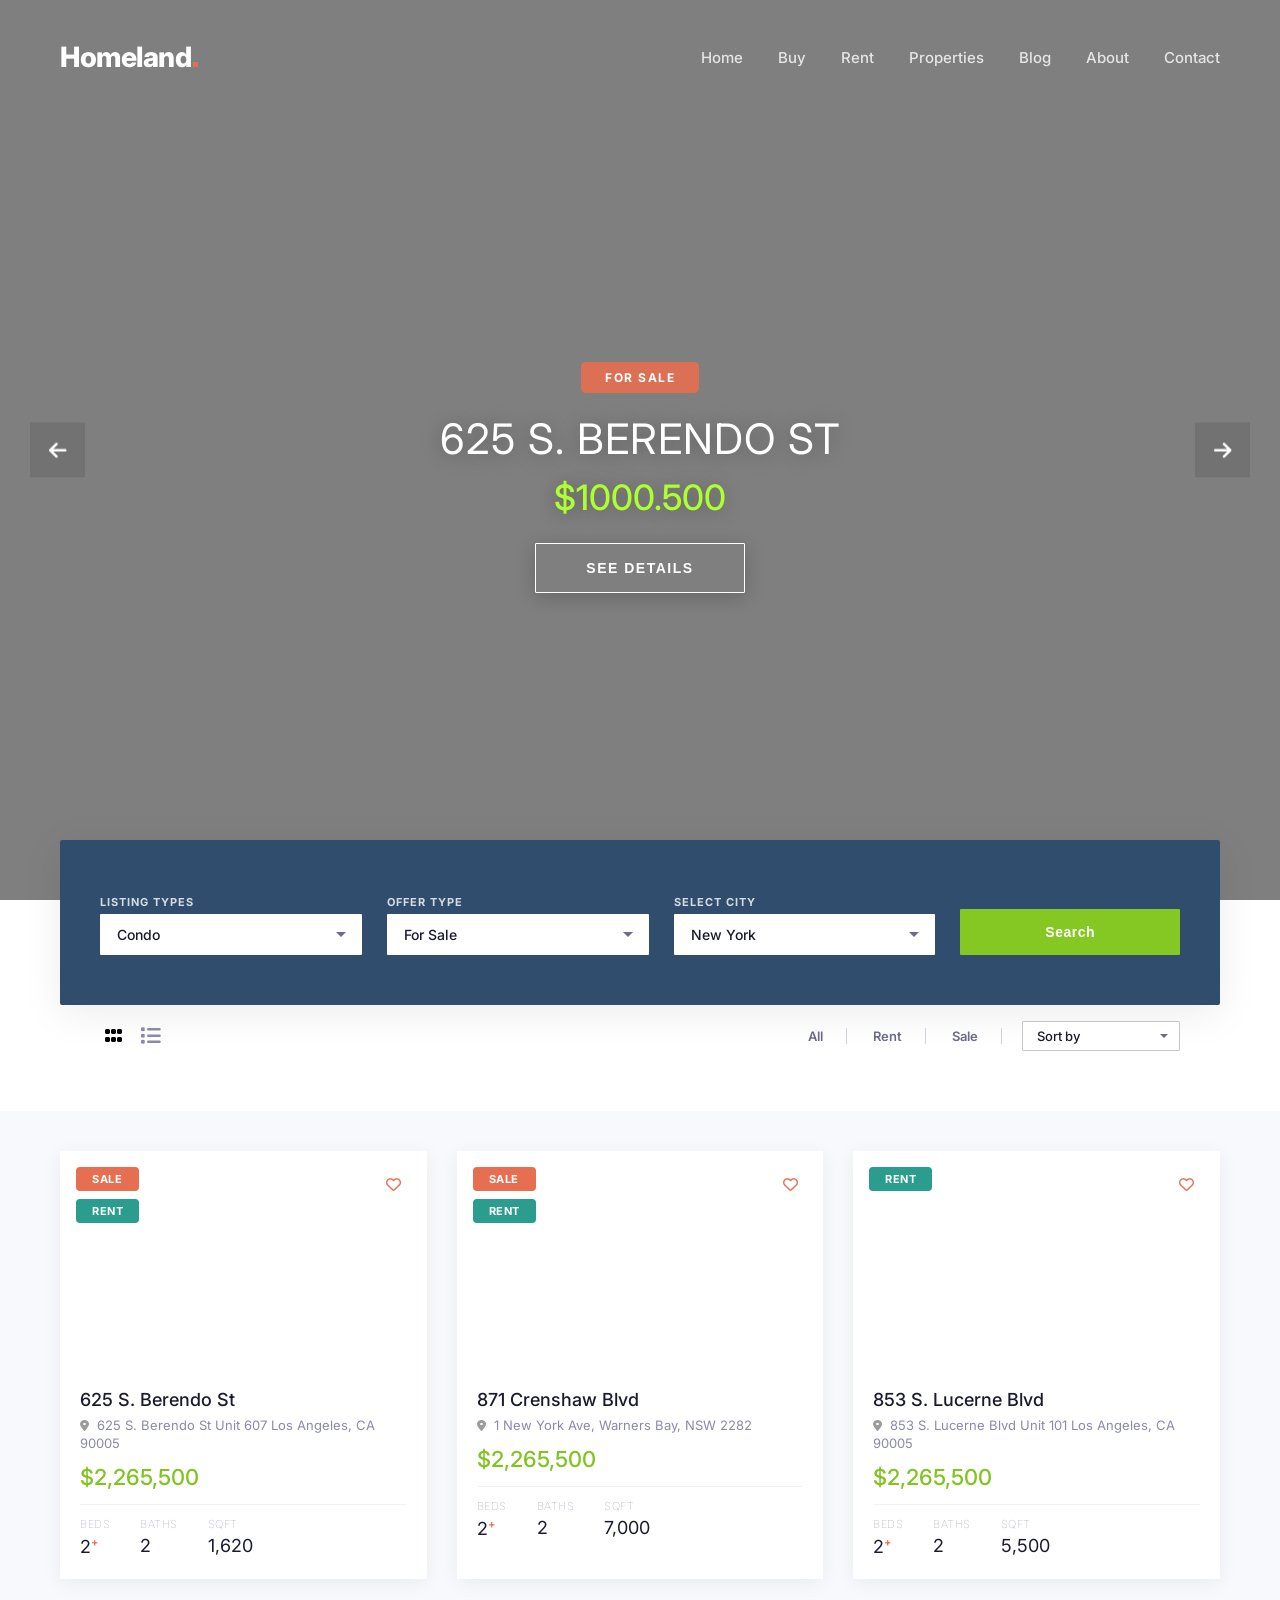
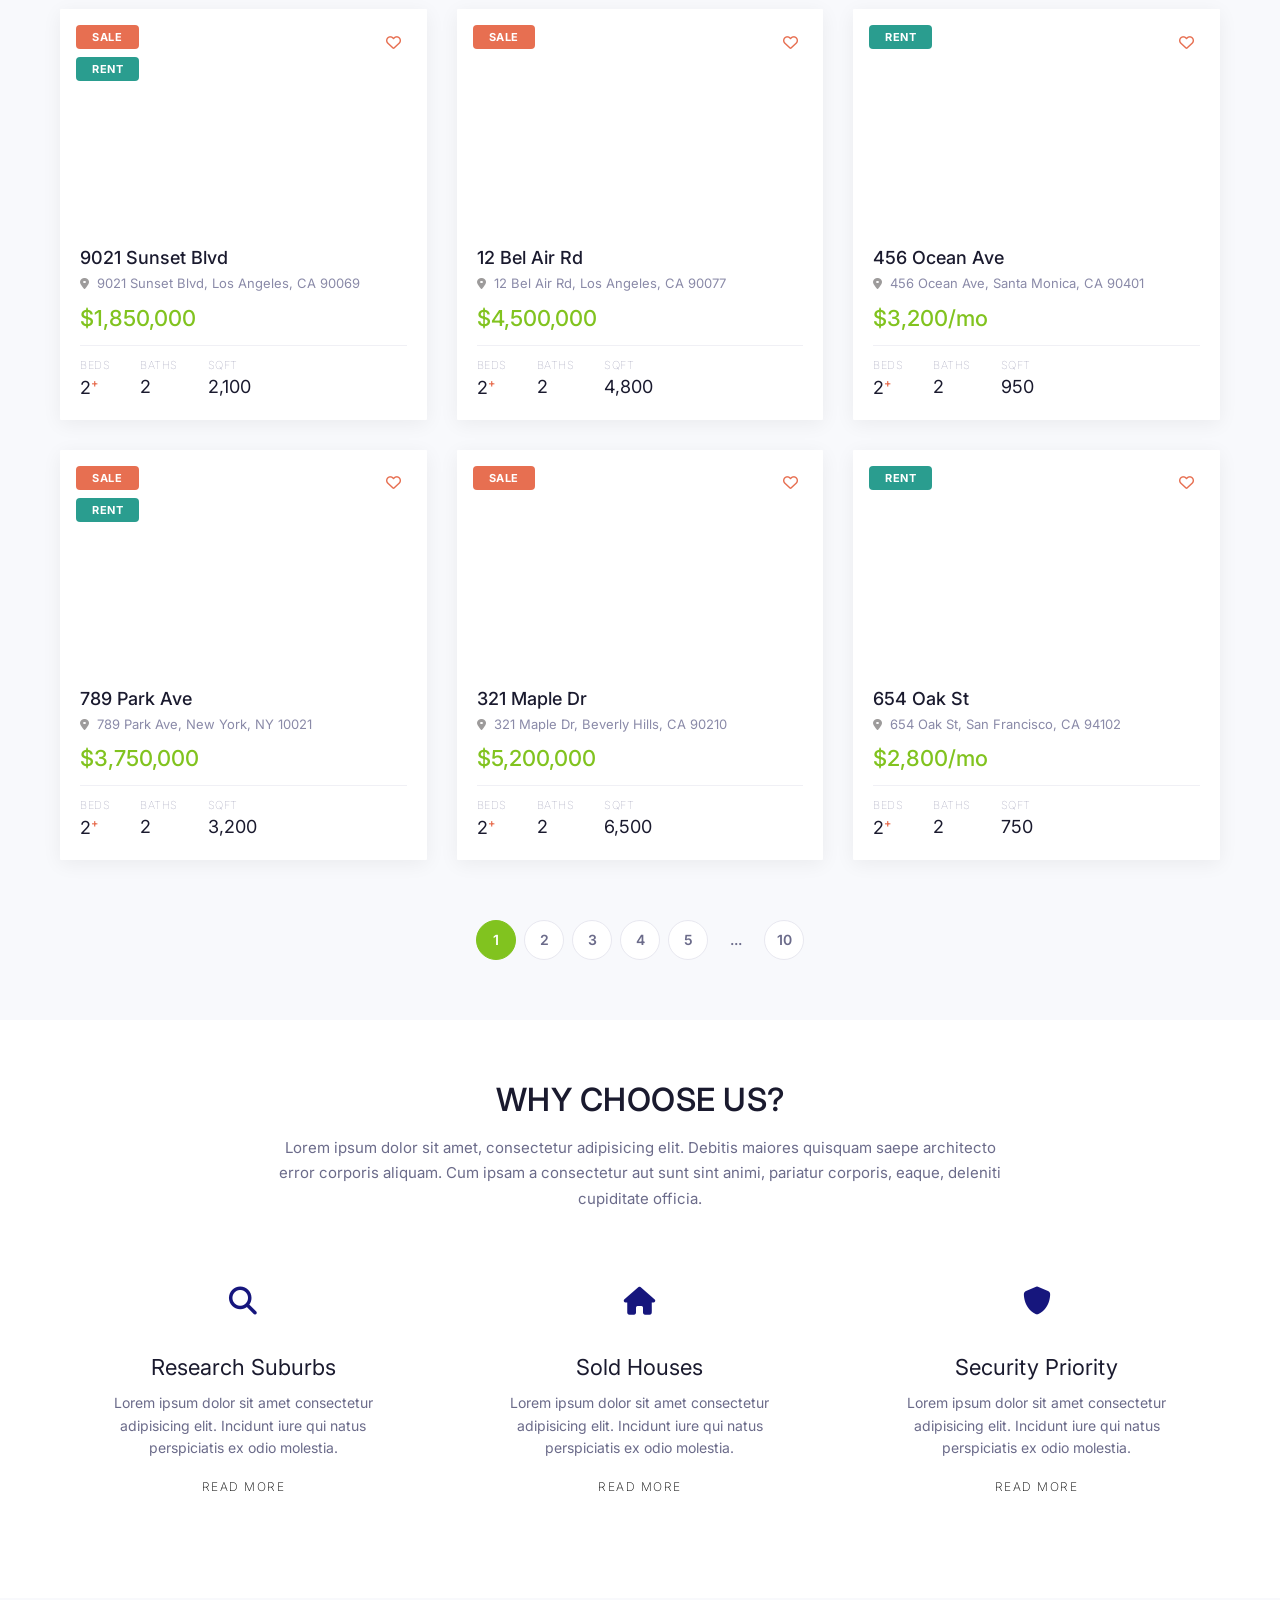
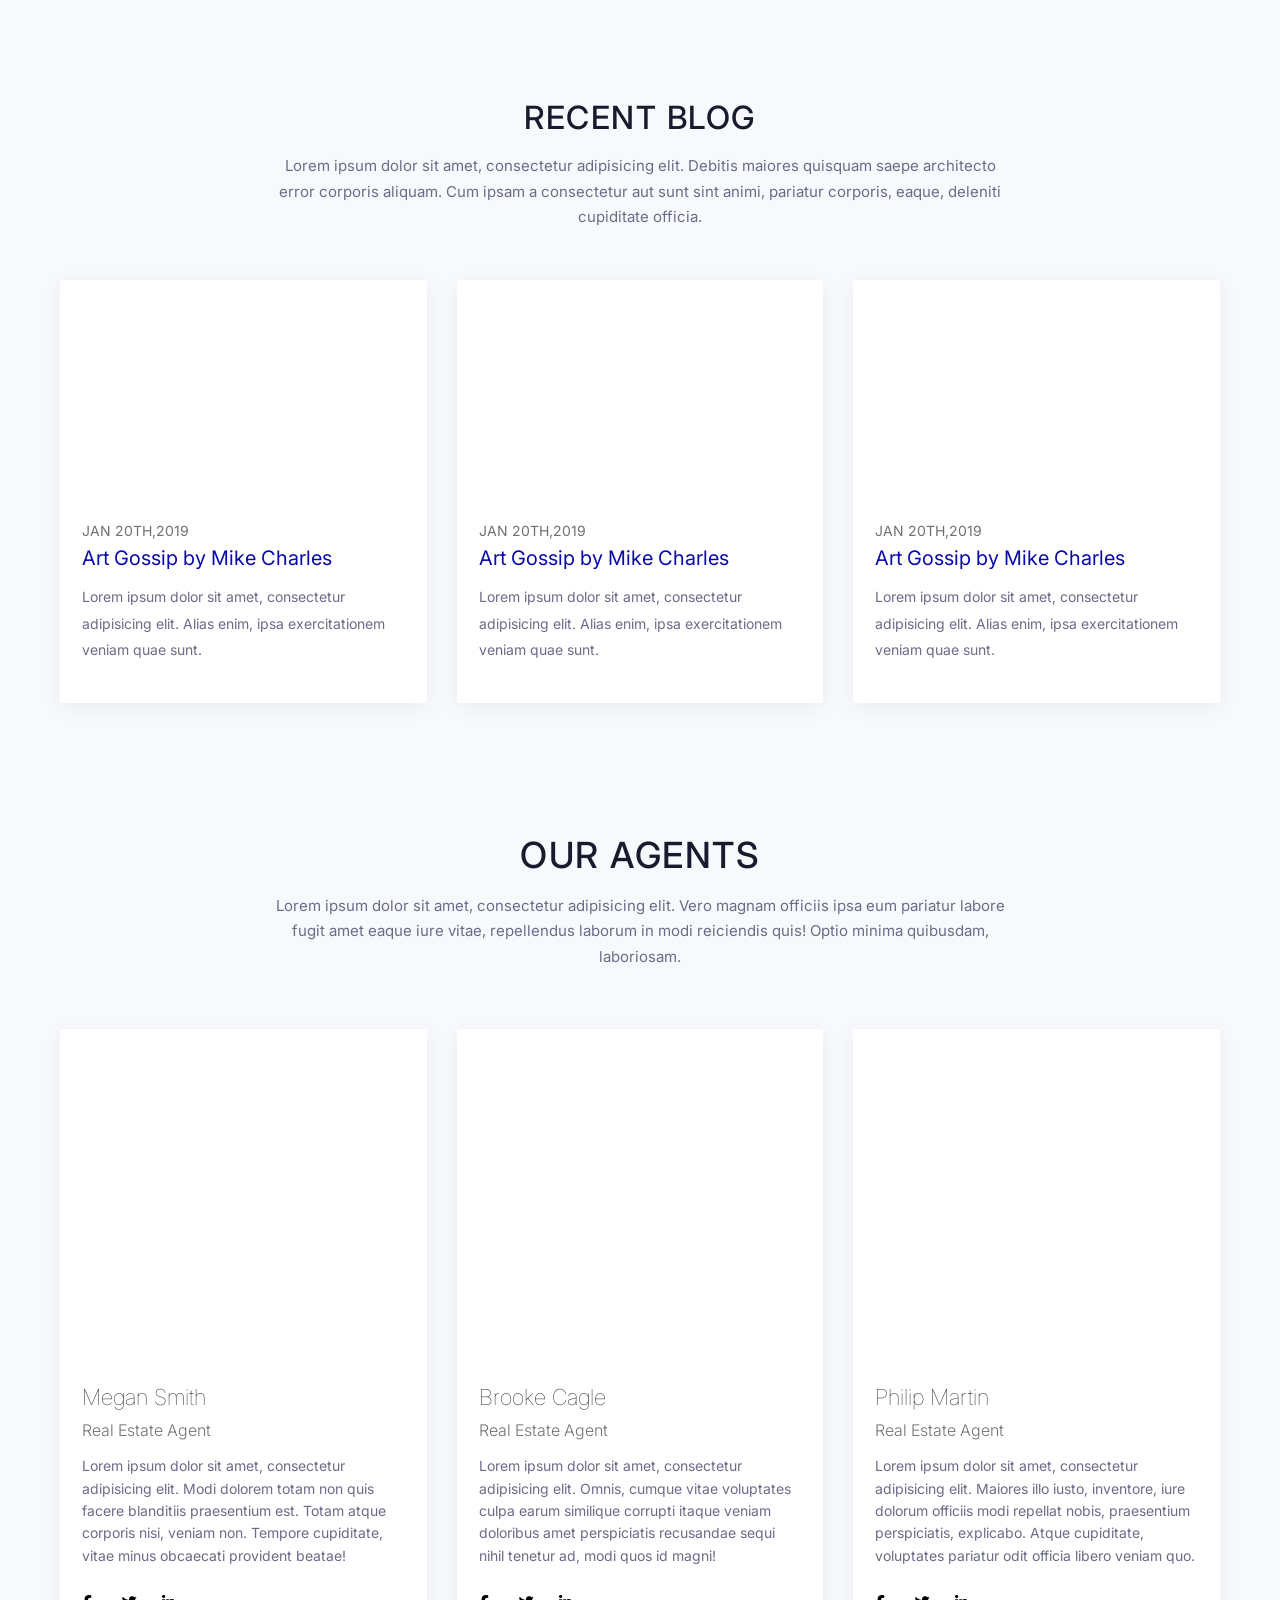
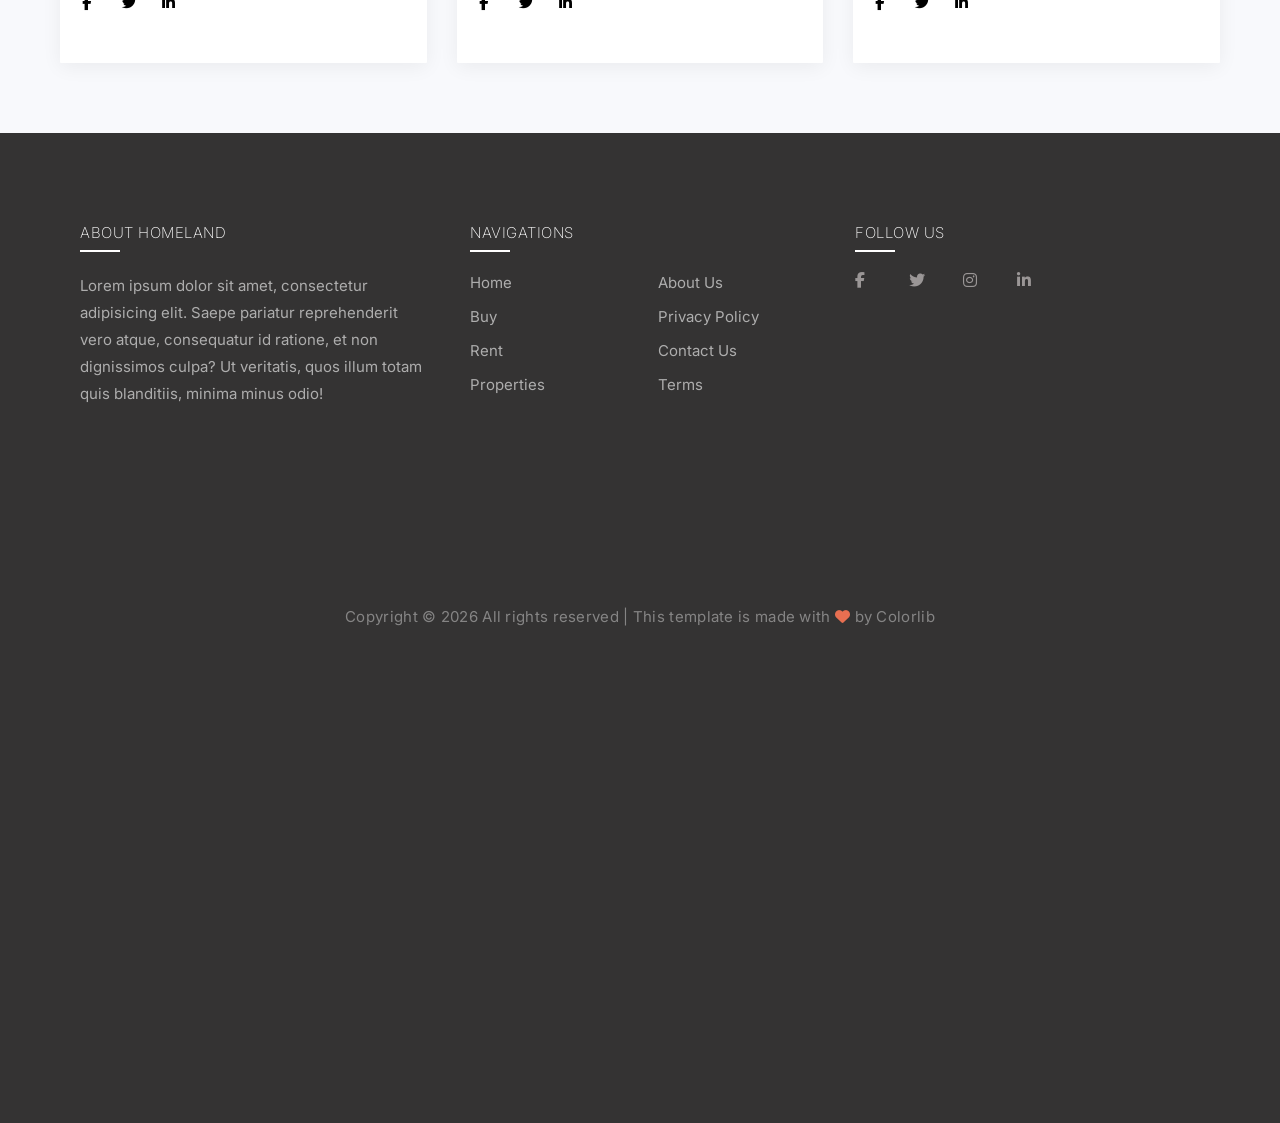
==== commit 6c0595be: "arrows" ====
--- a/index.html
+++ b/index.html
@@ -21,7 +21,7 @@
         <header>
             <div class="logo">Homeland</div>
             <nav>
-                <a href="index.html" class="active">Home</a>
+                <a href="index.html">Home</a>
                 <a href="buy.html">Buy</a>
                 <a href="rent.html">Rent</a>
                 <a href="properties.html">Properties</a>
--- a/homeland.css
+++ b/homeland.css
@@ -81,12 +81,12 @@
     opacity: 1;
     color: #e76f51;
 }
-
-nav a.active {
+ 
+nav a.orange {
     opacity: 1;
     color: #e76f51;
     font-weight: 600;
-}
+} 
 
 /* ===== HERO CONTENT - Centered on Image ===== */
 .hero-content {
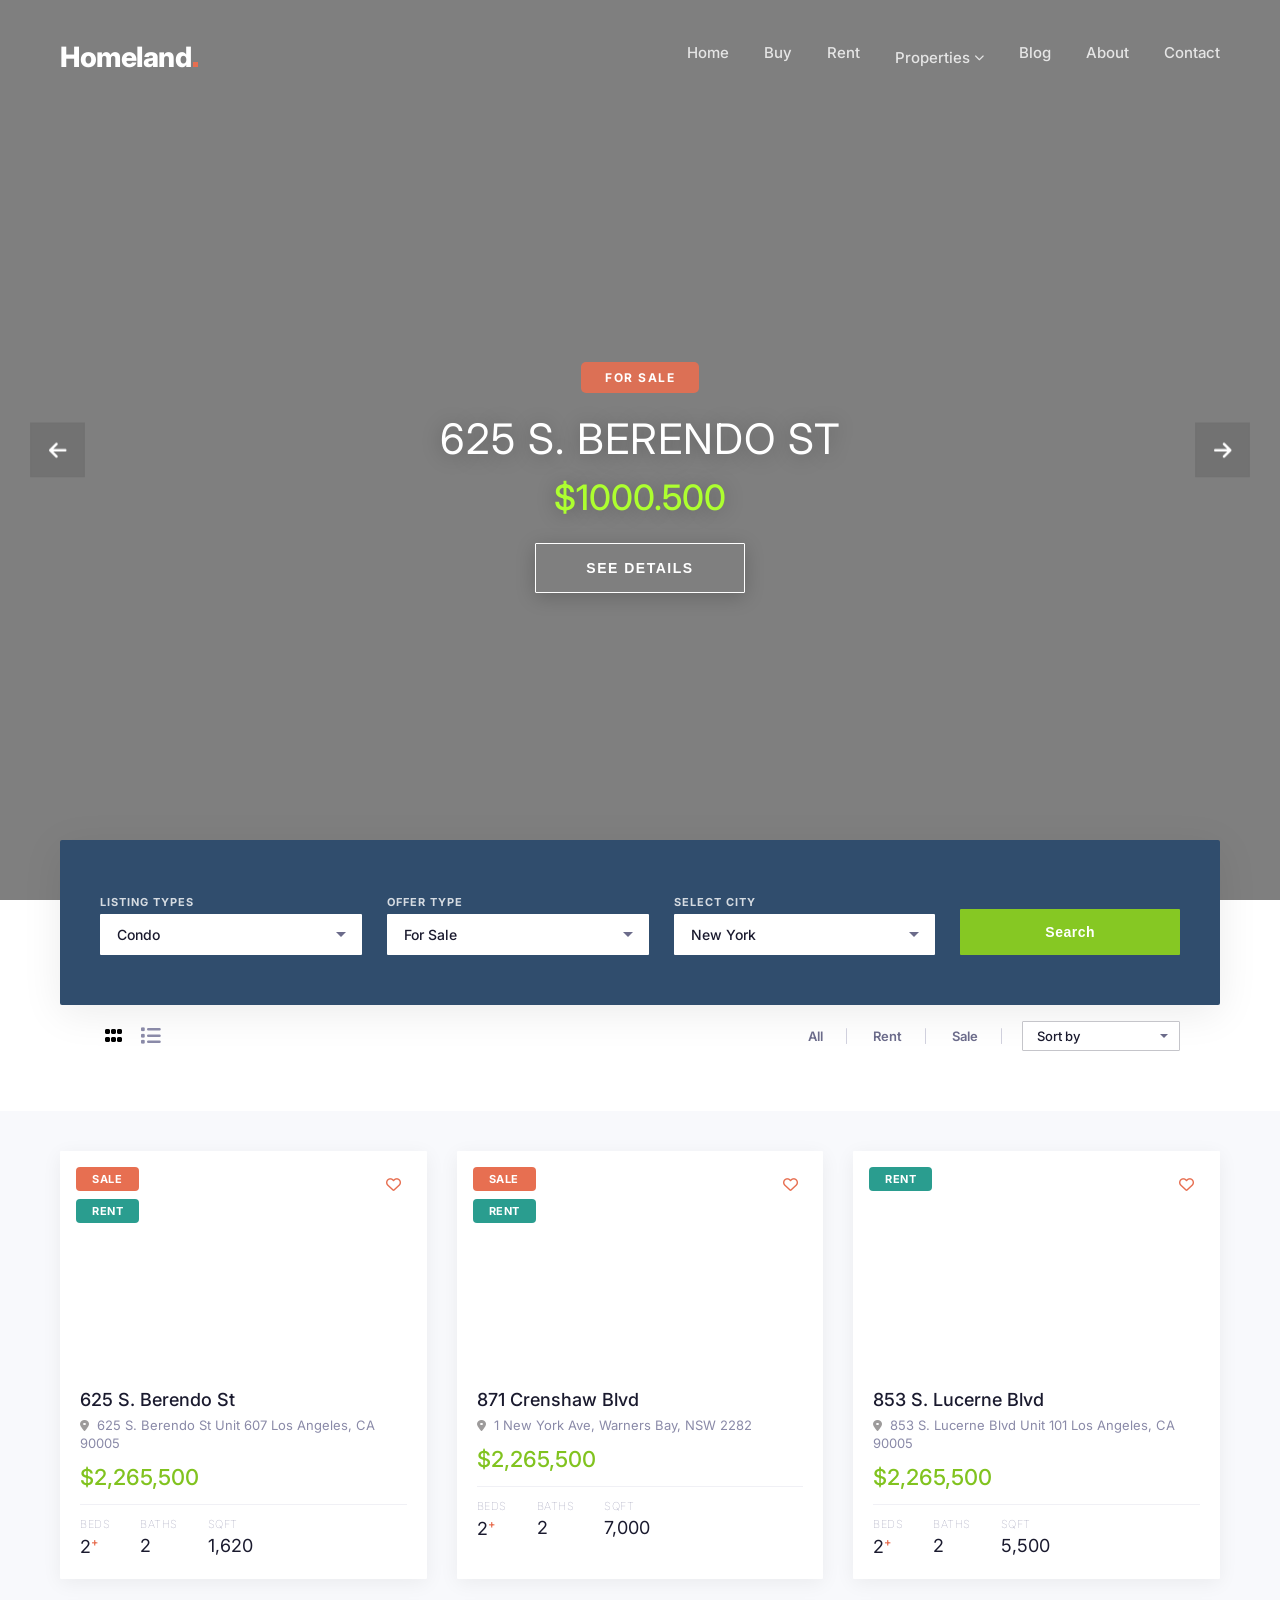
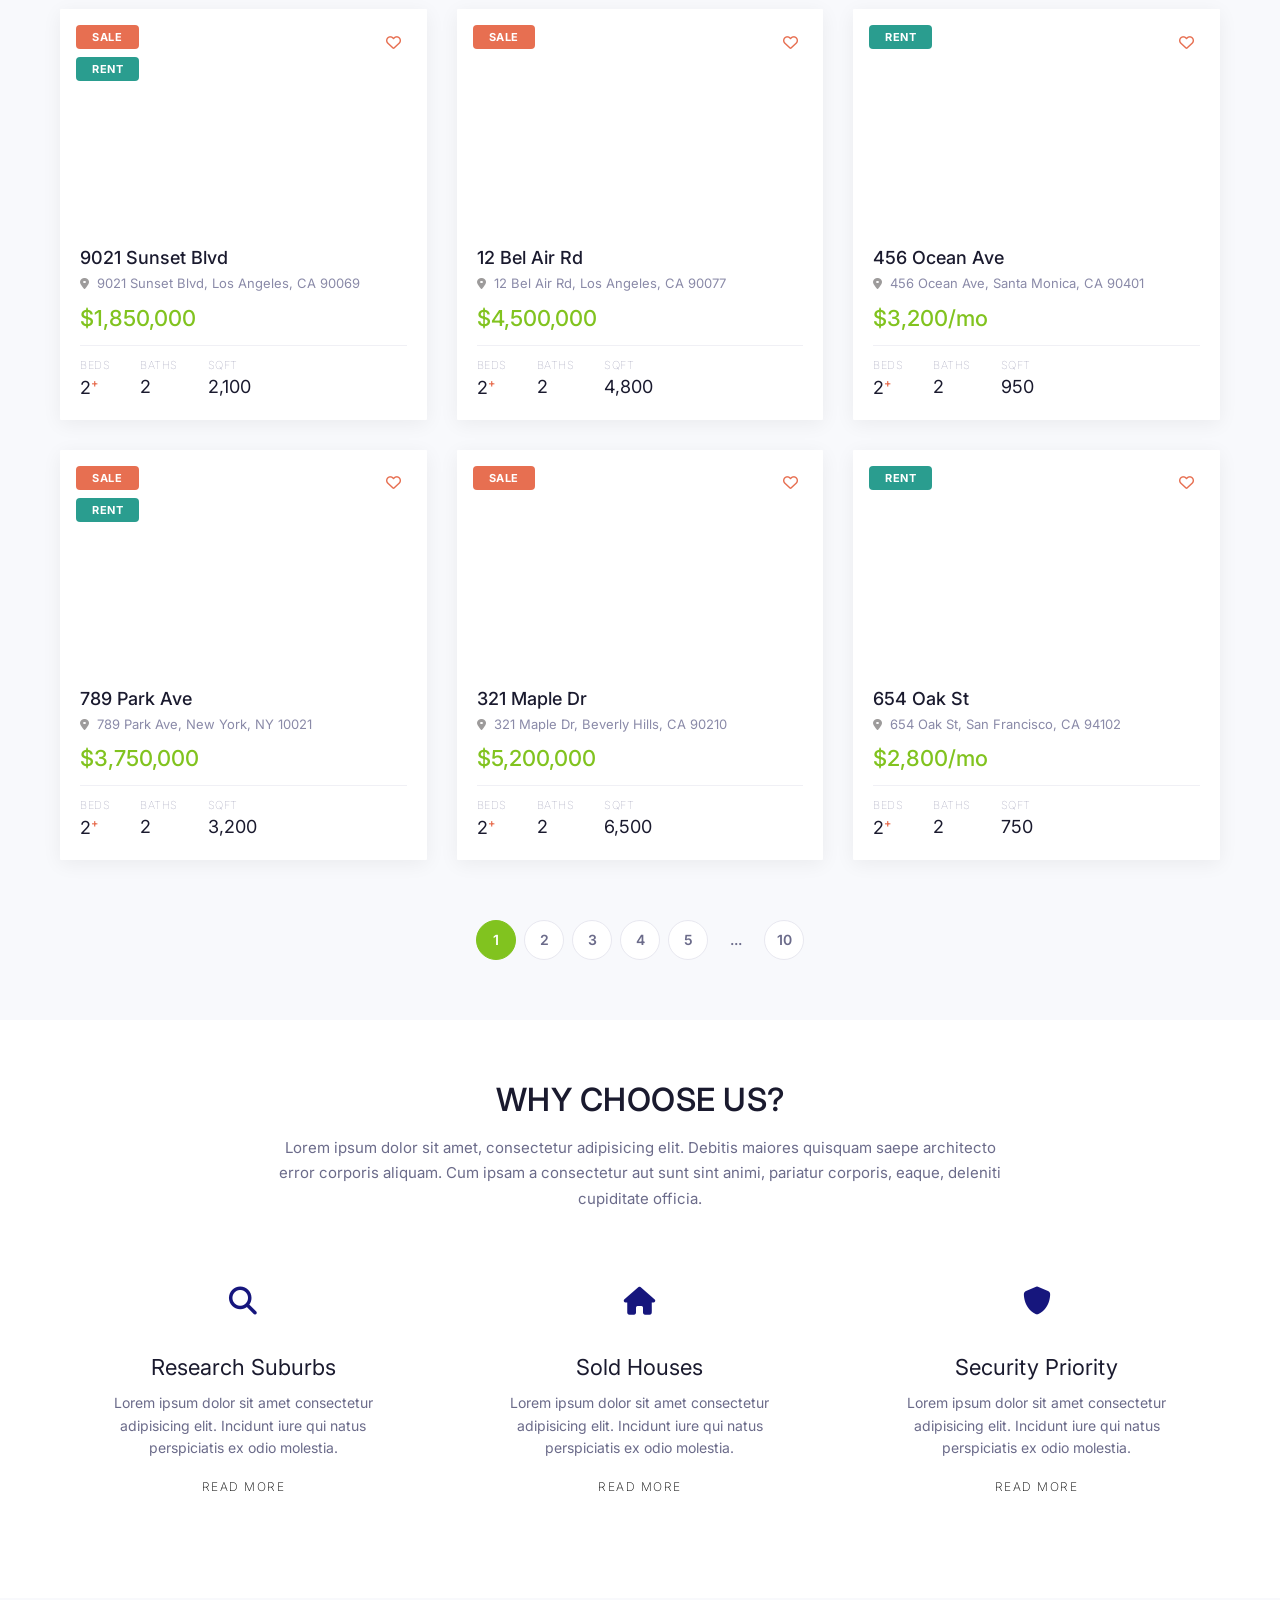
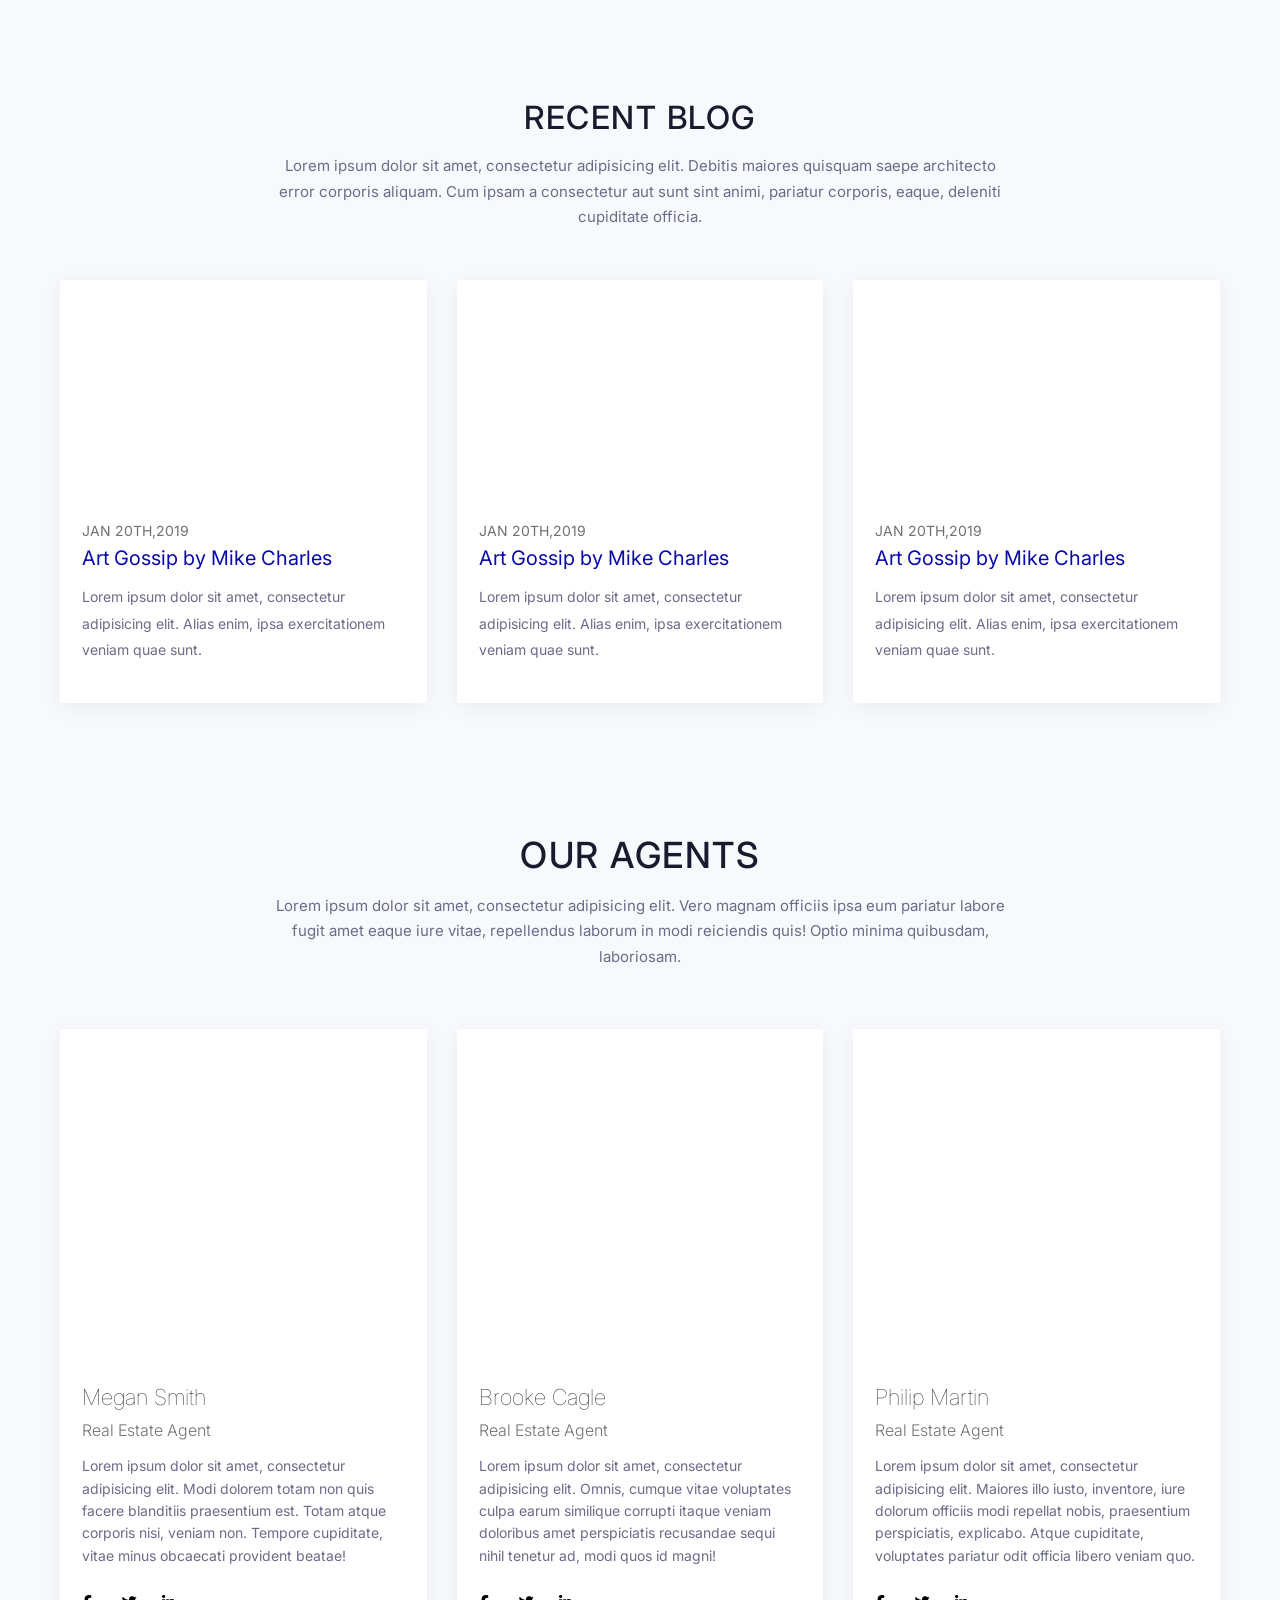
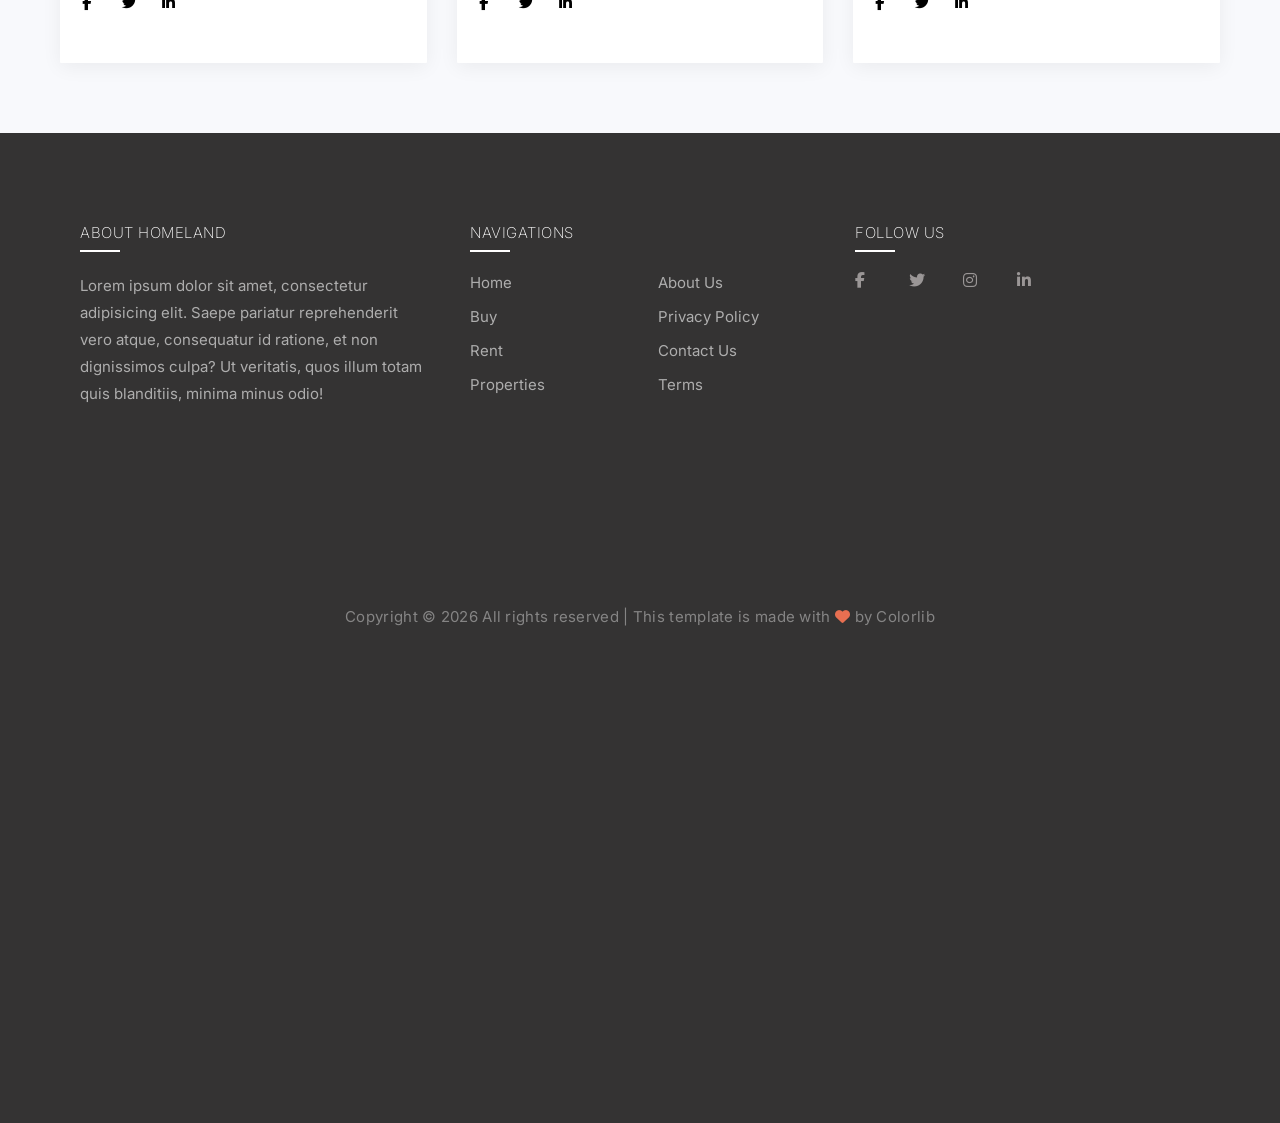
==== commit 01eb0c51: "last change" ====
--- a/index.html
+++ b/index.html
@@ -24,10 +24,31 @@
                 <a href="index.html">Home</a>
                 <a href="buy.html">Buy</a>
                 <a href="rent.html">Rent</a>
-                <a href="properties.html">Properties</a>
-                <a href="blog.html">Blog</a>
-                <a href="about.html">About</a>
-                <a href="contact.html">Contact</a>
+                <div class="dropdown">
+            <a href="#" class="dropdown-trigger">
+                Properties <i class="fa-solid fa-chevron-down"></i>
+            </a>
+            <div class="dropdown-menu">
+                <a href="#" class="dropdown-link">Condo</a>
+                <a href="#" class="dropdown-link">Property Land</a>
+                <a href="#" class="dropdown-link">Commercial Building</a>
+                
+                <!-- Nested Dropdown - Sub Menu -->
+                <div class="nested-dropdown">
+                    <a href="#" class="nested-trigger">
+                        Sub Menu <i class="fa-solid fa-chevron-right"></i>
+                    </a>
+                    <div class="nested-menu">
+                        <a href="#" class="nested-link">Menu One</a>
+                        <a href="#" class="nested-link">Menu Two</a>
+                        <a href="#" class="nested-link">Menu Three</a>
+                    </div>
+                </div>
+            </div>
+        </div>
+                    <a href="blog.html">Blog</a>
+                    <a href="about.html">About</a>
+                    <a href="contact.html">Contact</a>
             </nav>
         </header>
 
--- a/homeland.css
+++ b/homeland.css
@@ -2411,4 +2411,270 @@
         padding: 12px 30px;
         font-size: 13px;
     }
+}
+/* ===== RESET & BASE ===== */
+/* ===== DROPDOWN MENU ===== */
+.dropdown {
+    position: relative;
+    display: inline-block;
+}
+
+.dropdown-trigger {
+    text-decoration: none;
+    color: #ffffff;
+    font-size: 15px;
+    font-weight: 500;
+    transition: 0.3s;
+    opacity: 0.8;
+    padding: 5px 0;
+    cursor: pointer;
+    display: flex;
+    align-items: center;
+    gap: 4px;
+}
+
+.dropdown-trigger:hover {
+    opacity: 1;
+    color: #e76f51;
+}
+
+.dropdown-trigger i {
+    font-size: 10px;
+    transition: 0.3s;
+}
+
+.dropdown:hover .dropdown-trigger i {
+    transform: rotate(180deg);
+}
+
+/* Dropdown Menu - White background, black text */
+.dropdown-menu {
+    position: absolute;
+    top: 100%;
+    left: 0;
+    min-width: 200px;
+    background: #ffffff;
+    border-radius: 1px;
+    padding: 8px 0;
+    opacity: 0;
+    visibility: hidden;
+    transform: translateY(10px);
+    transition: all 0.3s ease;
+    box-shadow: 0 15px 50px rgba(0, 0, 0, 0.15);
+    z-index: 999;
+    pointer-events: none;
+}
+
+.dropdown:hover .dropdown-menu,
+.dropdown-menu:hover {
+    opacity: 1;
+    visibility: visible;
+    transform: translateY(0);
+    pointer-events: auto;
+}
+
+/* Invisible bridge */
+.dropdown::after {
+    content: '';
+    position: absolute;
+    top: 90%;
+    left: 0;
+    right: 0;
+    height: 20px;
+    z-index: 1000;
+    background: transparent;
+}
+
+.dropdown-menu a {
+    display: block;
+    padding: 10px 24px;
+    color: #1a1a2e;
+    text-decoration: none;
+    font-size: 14px;
+    font-weight: 500;
+    transition: all 0.3s ease;
+    white-space: nowrap;
+    background: transparent;
+    cursor: pointer;
+}
+
+.dropdown-menu a:hover {
+    background: #e76f51;
+    color: #ffffff;
+    padding-left: 30px;
+}
+
+/* ===== NESTED DROPDOWN ===== */
+.nested-dropdown {
+    position: relative;
+}
+
+.nested-trigger {
+    display: flex;
+    justify-content: space-between;
+    align-items: center;
+    padding: 10px 24px;
+    color: #1a1a2e;
+    text-decoration: none;
+    font-size: 14px;
+    font-weight: 500;
+    transition: all 0.3s ease;
+    cursor: pointer;
+    background: transparent;
+}
+
+.nested-trigger:hover {
+    background: #e76f51;
+    color: #ffffff;
+}
+
+.nested-trigger i {
+    font-size: 10px;
+    transition: 0.3s;
+}
+
+.nested-dropdown:hover .nested-trigger i {
+    transform: rotate(180deg);
+}
+
+.nested-dropdown:hover .nested-trigger {
+    background: #e76f51;
+    color: #ffffff;
+}
+
+/* Nested Menu - White background, black text */
+.nested-menu {
+    position: absolute;
+    top: -8px;
+    left: 100%;
+    min-width: 160px;
+    background: #ffffff;
+    border-radius: 10px;
+    padding: 8px 0;
+    opacity: 0;
+    visibility: hidden;
+    transform: translateX(10px);
+    transition: all 0.3s ease;
+    box-shadow: 0 15px 50px rgba(0, 0, 0, 0.15);
+    z-index: 1000;
+    pointer-events: none;
+}
+
+.nested-dropdown:hover .nested-menu,
+.nested-menu:hover {
+    opacity: 1;
+    visibility: visible;
+    transform: translateX(0);
+    pointer-events: auto;
+}
+
+/* Invisible bridge for nested */
+.nested-dropdown::after {
+    content: '';
+    position: absolute;
+    top: 0;
+    right: 95%;
+    width: 20px;
+    height: 100%;
+    z-index: 1000;
+    background: transparent;
+}
+
+.nested-menu a {
+    display: block;
+    padding: 10px 24px;
+    color: #1a1a2e;
+    text-decoration: none;
+    font-size: 14px;
+    font-weight: 500;
+    transition: all 0.3s ease;
+    white-space: nowrap;
+    background: transparent;
+    cursor: pointer;
+}
+
+.nested-menu a:hover {
+    background: #e76f51;
+    color: #ffffff;
+    padding-left: 30px;
+}
+
+/* ===== RESPONSIVE DROPDOWN ===== */
+@media (max-width: 768px) {
+    .dropdown::after,
+    .nested-dropdown::after {
+        display: none;
+    }
+
+    .dropdown-menu {
+        position: static;
+        opacity: 1 !important;
+        visibility: visible !important;
+        transform: none !important;
+        background: transparent;
+        box-shadow: none;
+        padding-left: 20px;
+        display: none;
+        pointer-events: auto !important;
+    }
+
+    .dropdown:hover .dropdown-menu {
+        display: block;
+    }
+
+    .dropdown-menu:hover {
+        display: block;
+    }
+
+    .nested-menu {
+        position: static;
+        opacity: 1 !important;
+        visibility: visible !important;
+        transform: none !important;
+        background: transparent;
+        box-shadow: none;
+        padding-left: 20px;
+        display: none;
+        pointer-events: auto !important;
+    }
+
+    .nested-dropdown:hover .nested-menu {
+        display: block;
+    }
+
+    .nested-menu:hover {
+        display: block;
+    }
+
+    .dropdown-menu a,
+    .nested-trigger,
+    .nested-menu a {
+        color: #1a1a2e;
+        padding: 6px 0;
+    }
+
+    .dropdown-menu a:hover {
+        background: transparent;
+        color: #e76f51;
+        padding-left: 10px;
+    }
+
+    .nested-trigger:hover {
+        background: transparent;
+        color: #e76f51;
+    }
+
+    .nested-menu a:hover {
+        background: transparent;
+        color: #e76f51;
+        padding-left: 10px;
+    }
+
+    .dropdown-trigger i {
+        transform: none !important;
+    }
+
+    .nested-trigger i {
+        transform: none !important;
+    }
 }
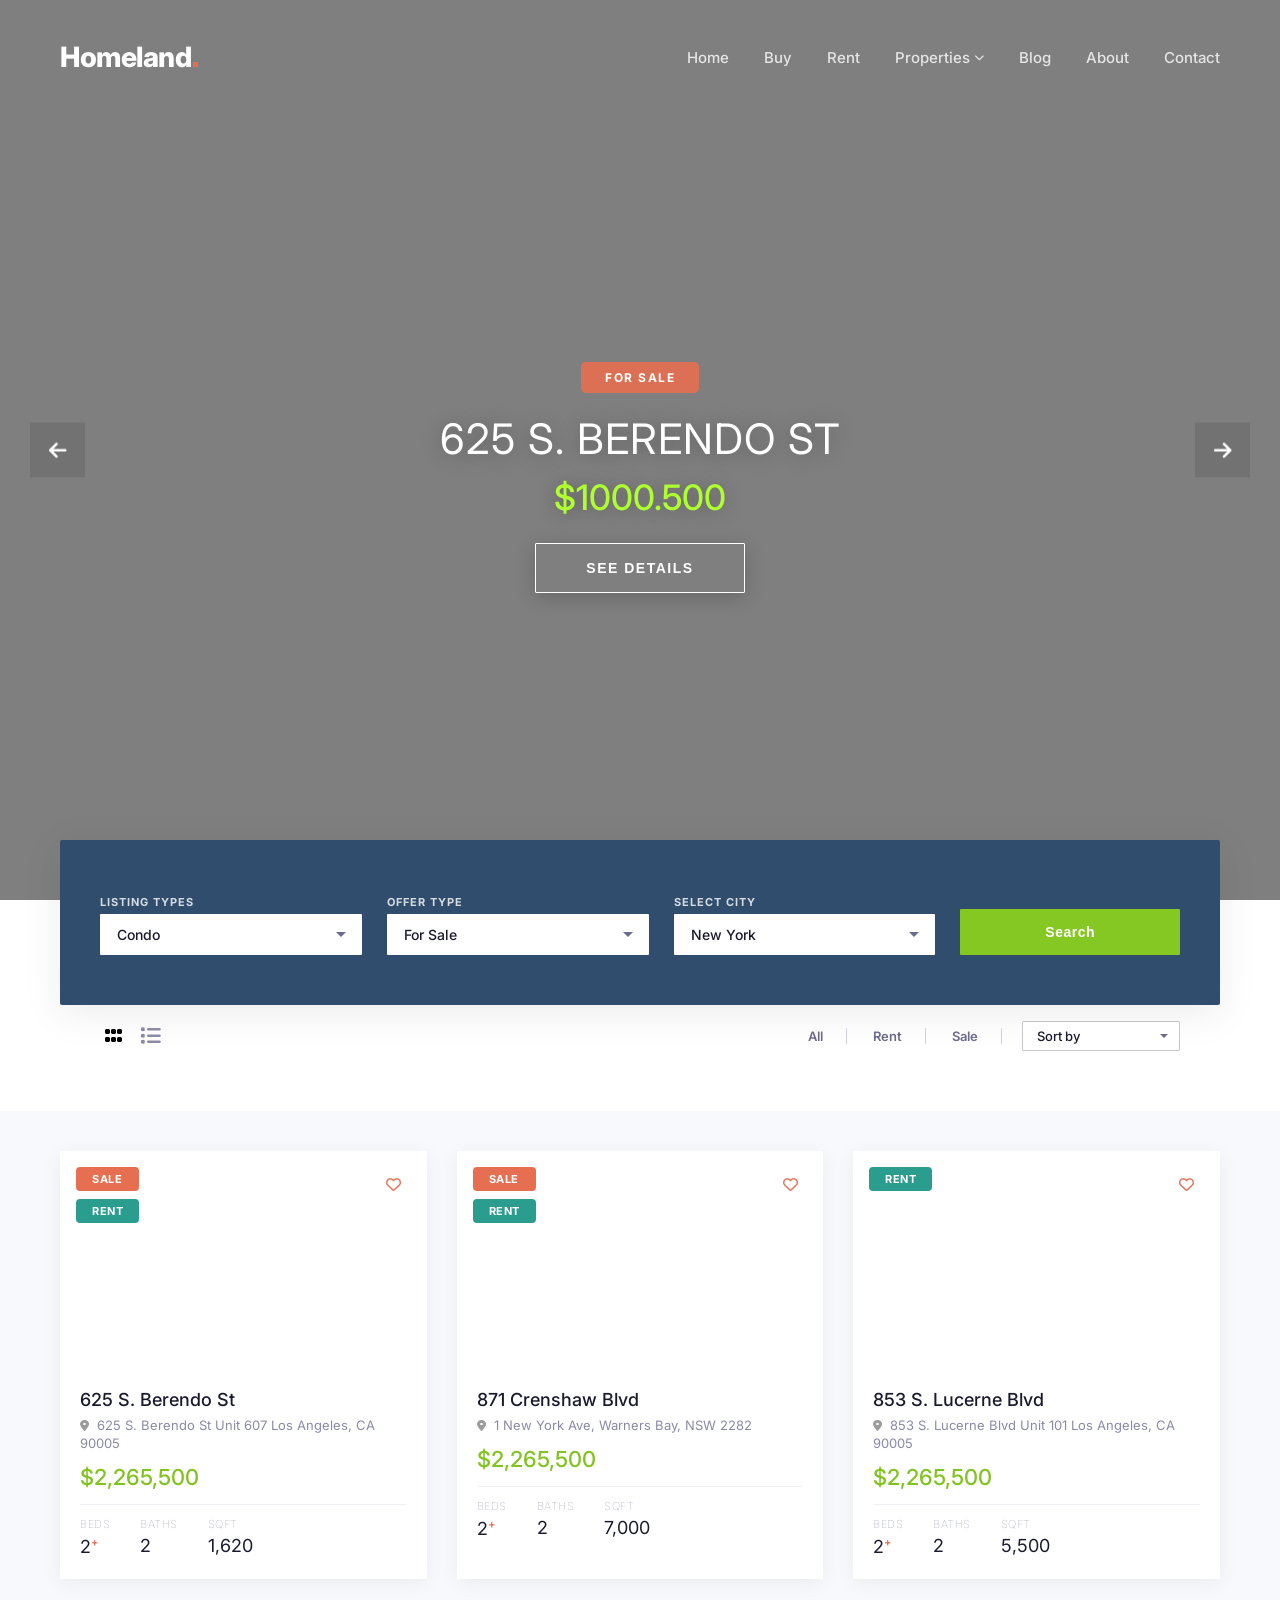
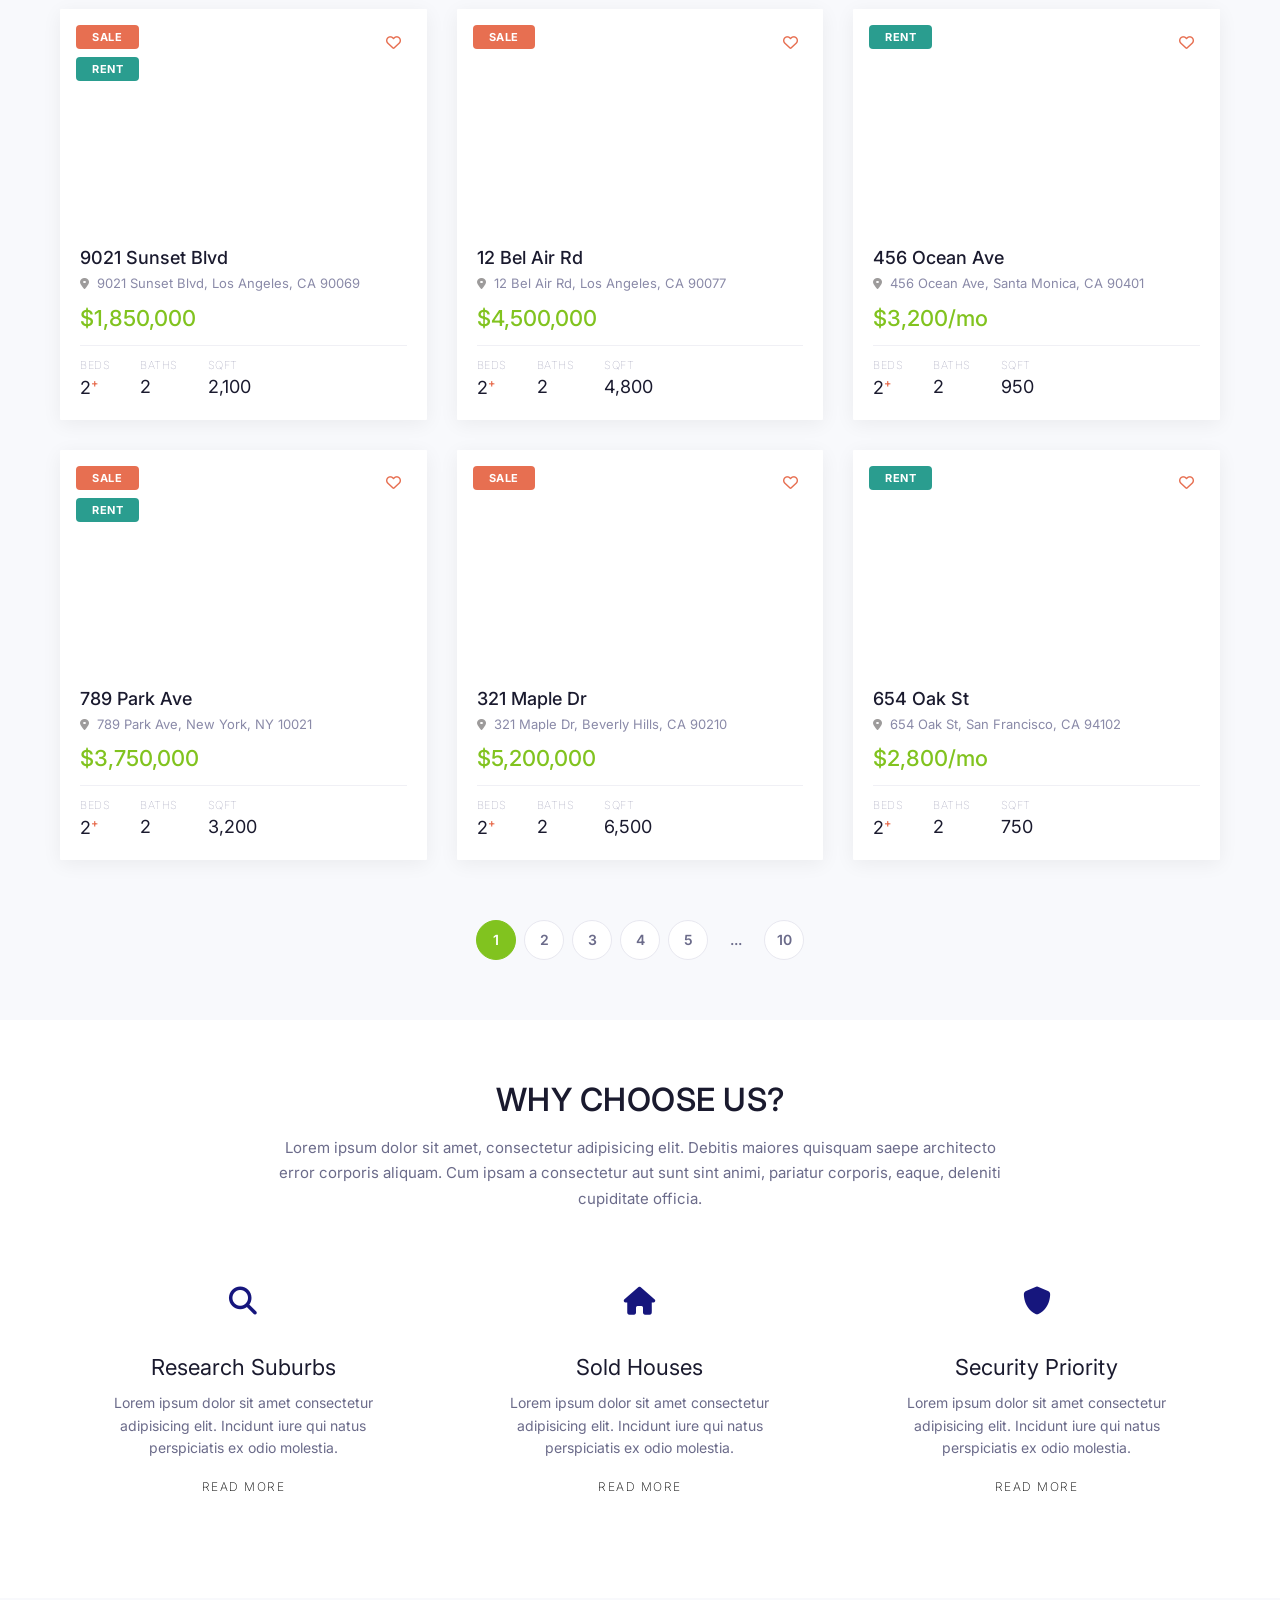
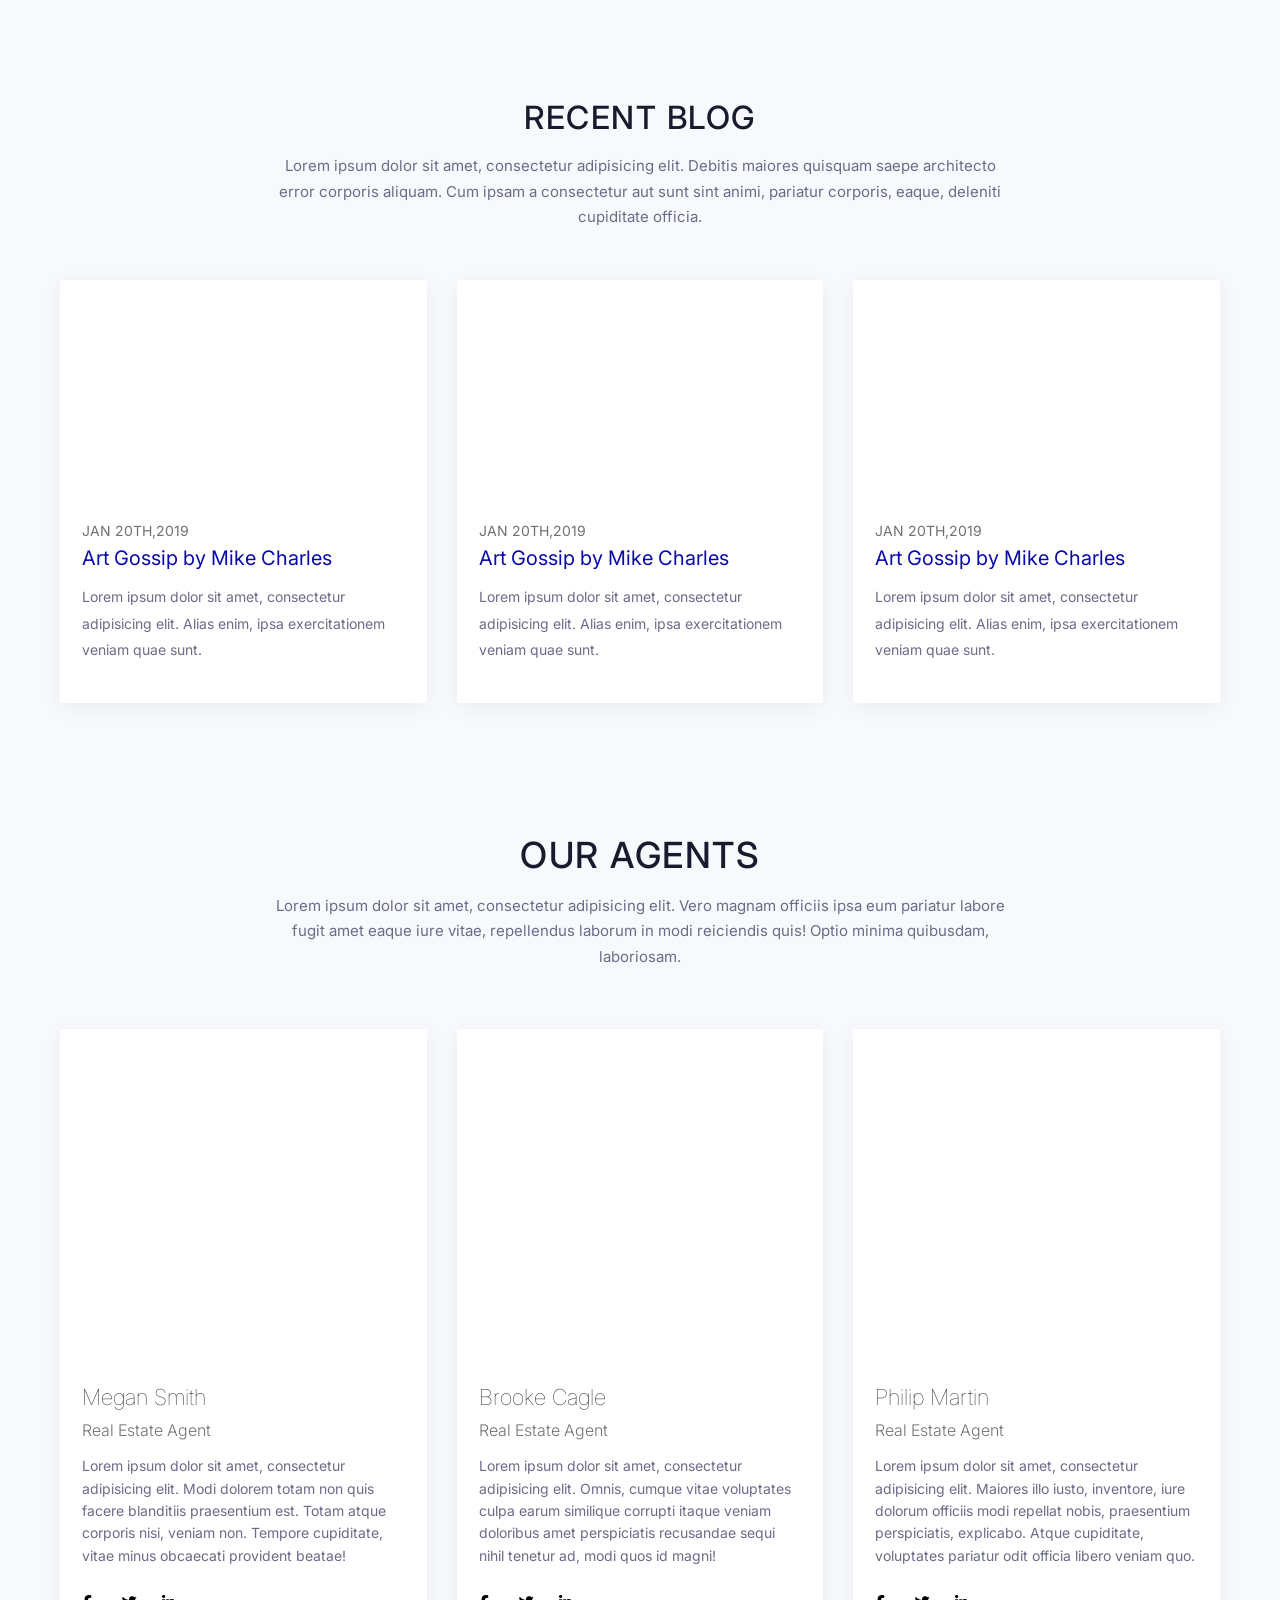
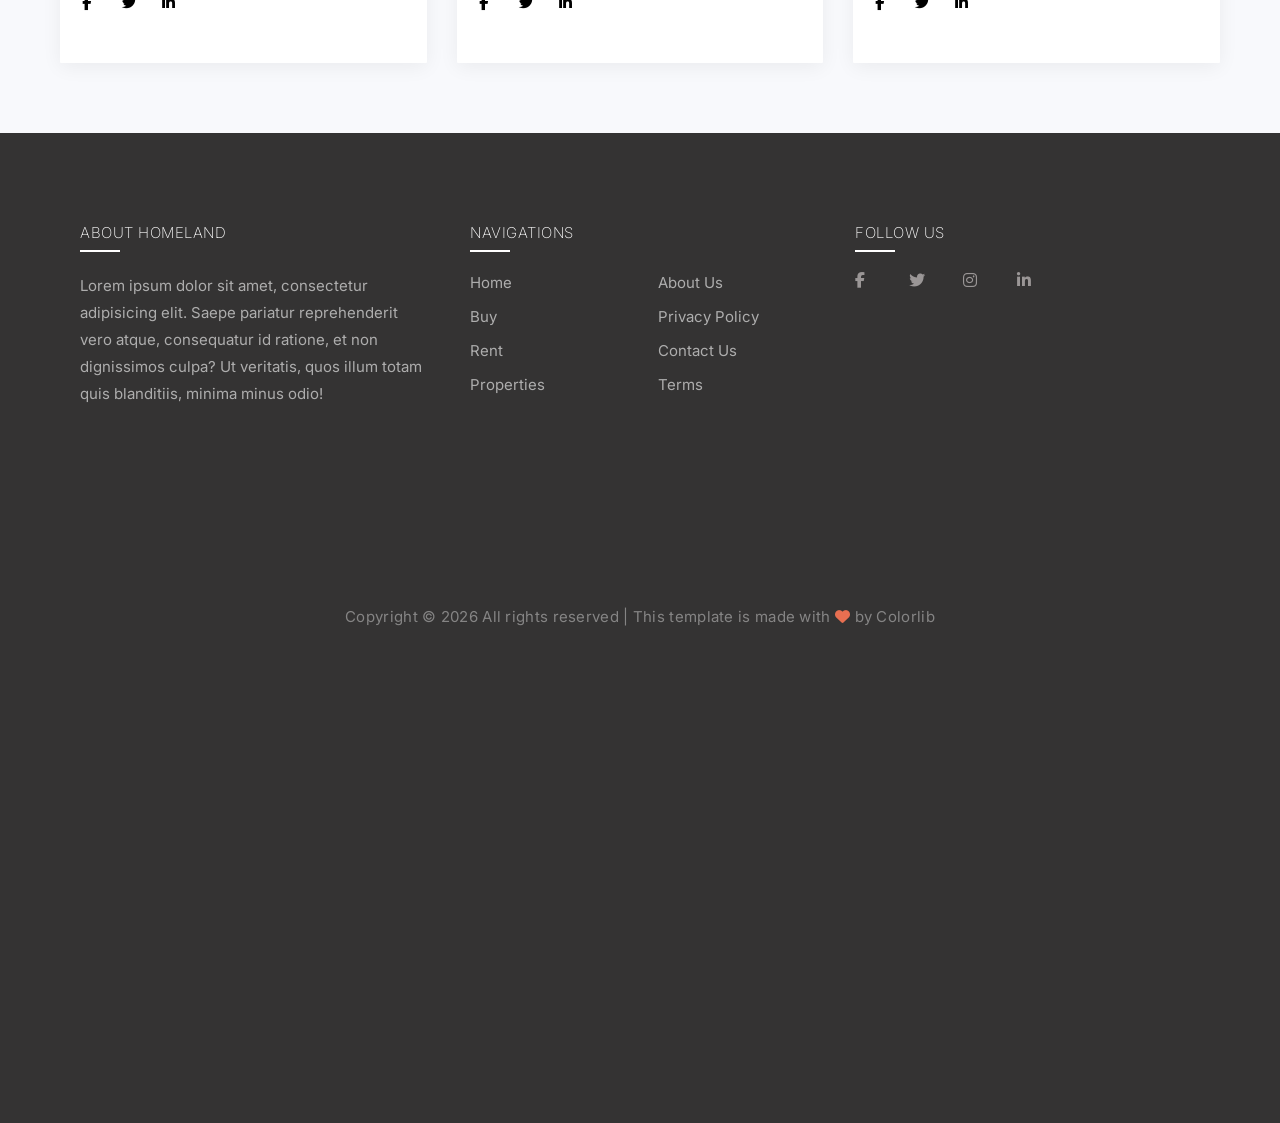
==== commit 75e530f7: "leatest change" ====
--- a/index.html
+++ b/index.html
@@ -17,60 +17,61 @@
 
     <!-- ===== HERO SECTION WITH BACKGROUND IMAGE ===== -->
     <section class="hero-section" id="heroSection">
-        <!-- Navigation -->
-        <header>
-            <div class="logo">Homeland</div>
-            <nav>
-                <a href="index.html">Home</a>
-                <a href="buy.html">Buy</a>
-                <a href="rent.html">Rent</a>
-                <div class="dropdown">
-            <a href="#" class="dropdown-trigger">
-                Properties <i class="fa-solid fa-chevron-down"></i>
-            </a>
-            <div class="dropdown-menu">
-                <a href="#" class="dropdown-link">Condo</a>
-                <a href="#" class="dropdown-link">Property Land</a>
-                <a href="#" class="dropdown-link">Commercial Building</a>
-                
-                <!-- Nested Dropdown - Sub Menu -->
-                <div class="nested-dropdown">
-                    <a href="#" class="nested-trigger">
-                        Sub Menu <i class="fa-solid fa-chevron-right"></i>
-                    </a>
-                    <div class="nested-menu">
-                        <a href="#" class="nested-link">Menu One</a>
-                        <a href="#" class="nested-link">Menu Two</a>
-                        <a href="#" class="nested-link">Menu Three</a>
-                    </div>
-                </div>
-            </div>
-        </div>
-                    <a href="blog.html">Blog</a>
-                    <a href="about.html">About</a>
-                    <a href="contact.html">Contact</a>
-            </nav>
-        </header>
-
-        <!-- Property Details - Centered on Image -->
-        <div class="hero-content">
-            <div class="property-details">
-                <div class="property-tag for-sale" id="propertyTag">FOR SALE</div>
-                <h2 class="property-address" id="propertyAddress">625 S. BERENDO ST</h2>
-                <div class="property-price" id="propertyPrice">$1000.500</div>
-                <button class="btn-detail">SEE DETAILS</button>
-            </div>
-        </div>
-
-        <!-- Navigation Arrows -->
-        <button class="arrow-btn left-arrow" id="prevBtn">
-            <i class="fa-solid fa-arrow-left"></i>
-        </button>
-        <button class="arrow-btn right-arrow" id="nextBtn">
-            <i class="fa-solid fa-arrow-right"></i>
-        </button>
-    </section>
-
+    <!-- Navigation -->
+    <header>
+        <div class="logo">Homeland</div>
+        <nav>
+            <a href="index.html" class="nav-link">Home</a>
+            <a href="buy.html" class="nav-link">Buy</a>
+            <a href="rent.html" class="nav-link">Rent</a>
+            
+            <div class="dropdown">
+                <a href="#" class="dropdown-trigger nav-link">
+                    Properties <i class="fa-solid fa-chevron-down"></i>
+                </a>
+                <div class="dropdown-menu">
+                    <a href="condo.html" class="dropdown-link nav-link">Condo</a>
+                    <a href="property-land.html" class="dropdown-link nav-link">Property Land</a>
+                    <a href="commercial.html" class="dropdown-link nav-link">Commercial Building</a>
+
+                    <!-- Nested Dropdown - Sub Menu -->
+                    <div class="nested-dropdown">
+                        <a href="#" class="nested-trigger nav-link">
+                            Sub Menu <i class="fa-solid fa-chevron-right"></i>
+                        </a>
+                        <div class="nested-menu">
+                            <a href="menu-one.html" class="nested-link nav-link">Menu One</a>
+                            <a href="menu-two.html" class="nested-link nav-link">Menu Two</a>
+                            <a href="menu-three.html" class="nested-link nav-link">Menu Three</a>
+                        </div>
+                    </div>
+                </div>
+            </div>
+            
+            <a href="blog.html" class="nav-link">Blog</a>
+            <a href="about.html" class="nav-link">About</a>
+            <a href="contact.html" class="nav-link">Contact</a>
+        </nav>
+    </header>
+
+    <!-- Property Details - Centered on Image -->
+    <div class="hero-content">
+        <div class="property-details">
+            <div class="property-tag for-sale" id="propertyTag">FOR SALE</div>
+            <h2 class="property-address" id="propertyAddress">625 S. BERENDO ST</h2>
+            <div class="property-price" id="propertyPrice">$1000.500</div>
+            <button class="btn-detail">SEE DETAILS</button>
+        </div>
+    </div>
+
+    <!-- Navigation Arrows -->
+    <button class="arrow-btn left-arrow" id="prevBtn">
+        <i class="fa-solid fa-arrow-left"></i>
+    </button>
+    <button class="arrow-btn right-arrow" id="nextBtn">
+        <i class="fa-solid fa-arrow-right"></i>
+    </button>
+</section>
     <!-- ===== LISTING TYPES SECTION ===== -->
     <section class="listing-section">
         <div class="listing-container">
--- a/homeland.css
+++ b/homeland.css
@@ -79,14 +79,15 @@
 
 nav a:hover {
     opacity: 1;
-    color: #e76f51;
+    color: white;
 }
  
 nav a.orange {
     opacity: 1;
-    color: #e76f51;
+    color: white;
     font-weight: 600;
 } 
+
 
 /* ===== HERO CONTENT - Centered on Image ===== */
 .hero-content {
@@ -2426,7 +2427,7 @@
     font-weight: 500;
     transition: 0.3s;
     opacity: 0.8;
-    padding: 5px 0;
+    padding: 0px 0;
     cursor: pointer;
     display: flex;
     align-items: center;
@@ -2435,7 +2436,7 @@
 
 .dropdown-trigger:hover {
     opacity: 1;
-    color: #e76f51;
+    color: white;
 }
 
 .dropdown-trigger i {
@@ -2600,7 +2601,7 @@
 }
 
 /* ===== RESPONSIVE DROPDOWN ===== */
-@media (max-width: 768px) {
+/* @media (max-width: 768px) {
     .dropdown::after,
     .nested-dropdown::after {
         display: none;
@@ -2677,4 +2678,4 @@
     .nested-trigger i {
         transform: none !important;
     }
-}+} */
